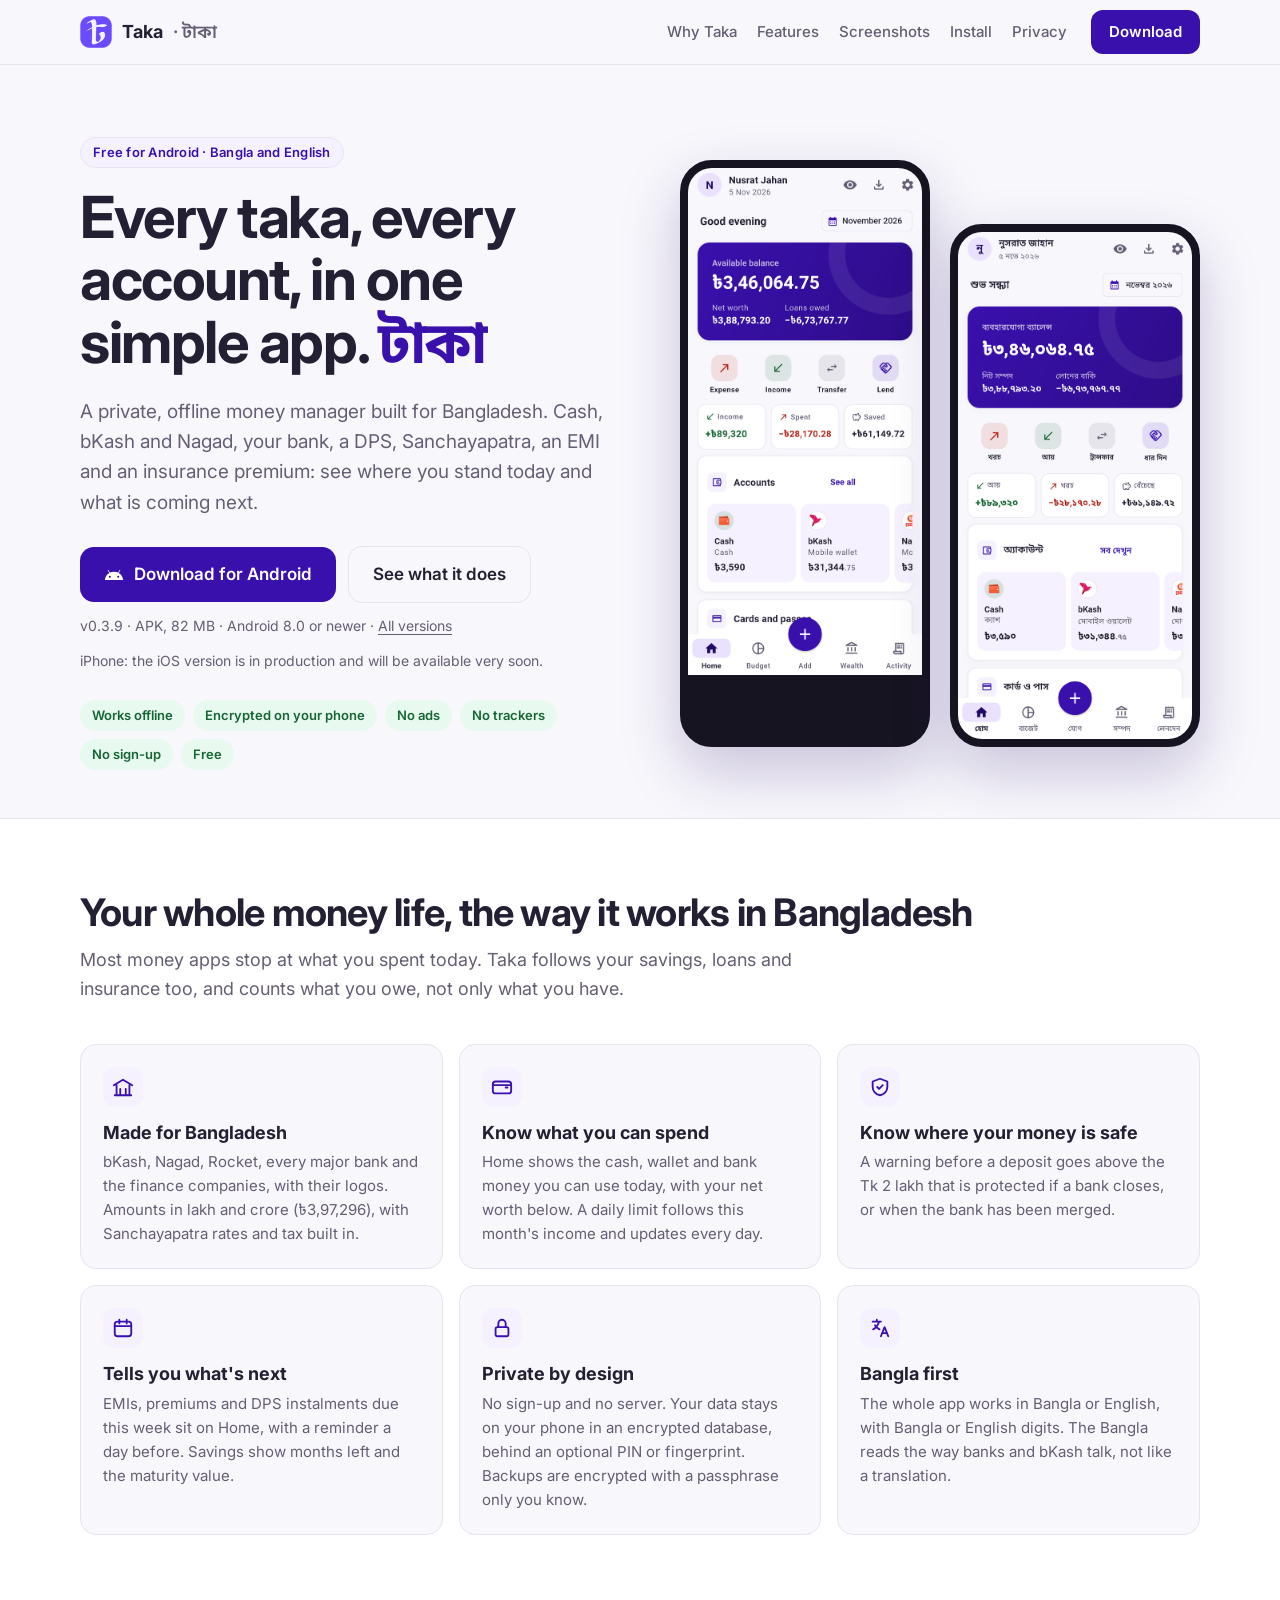
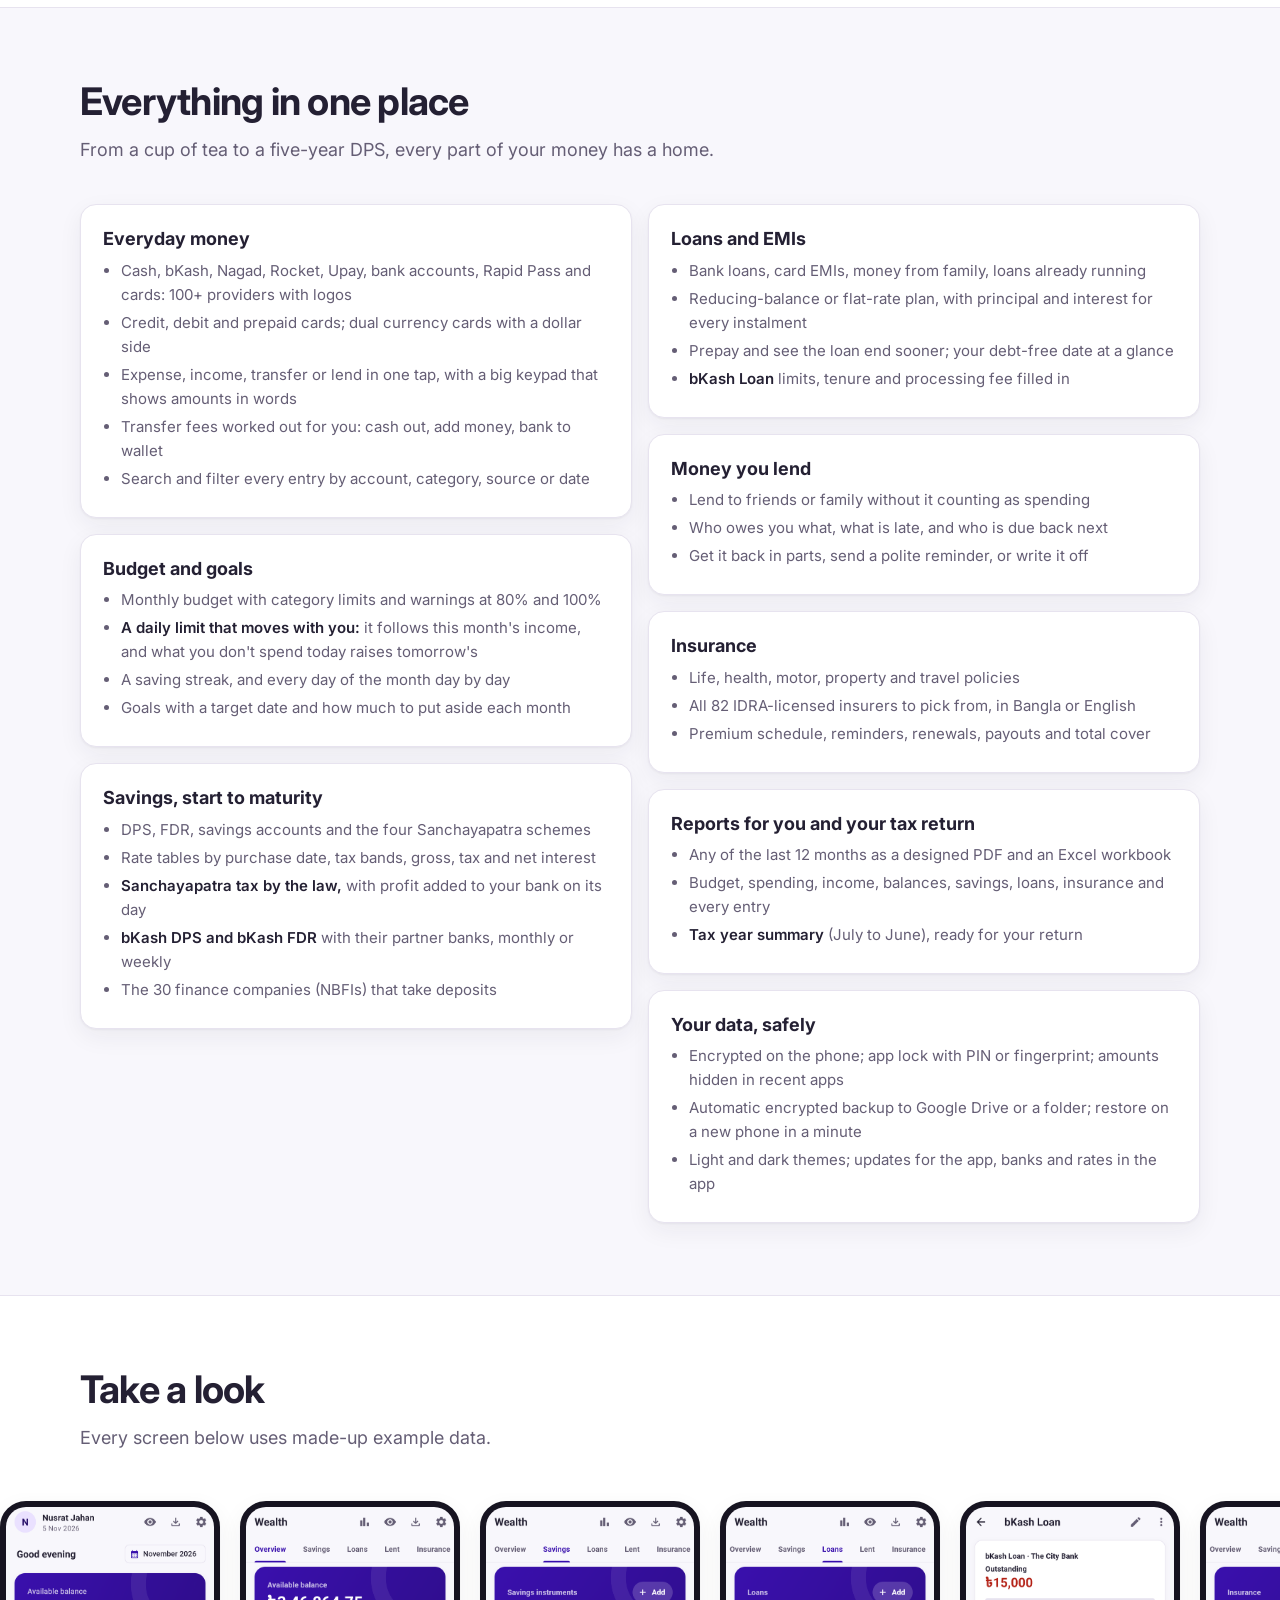
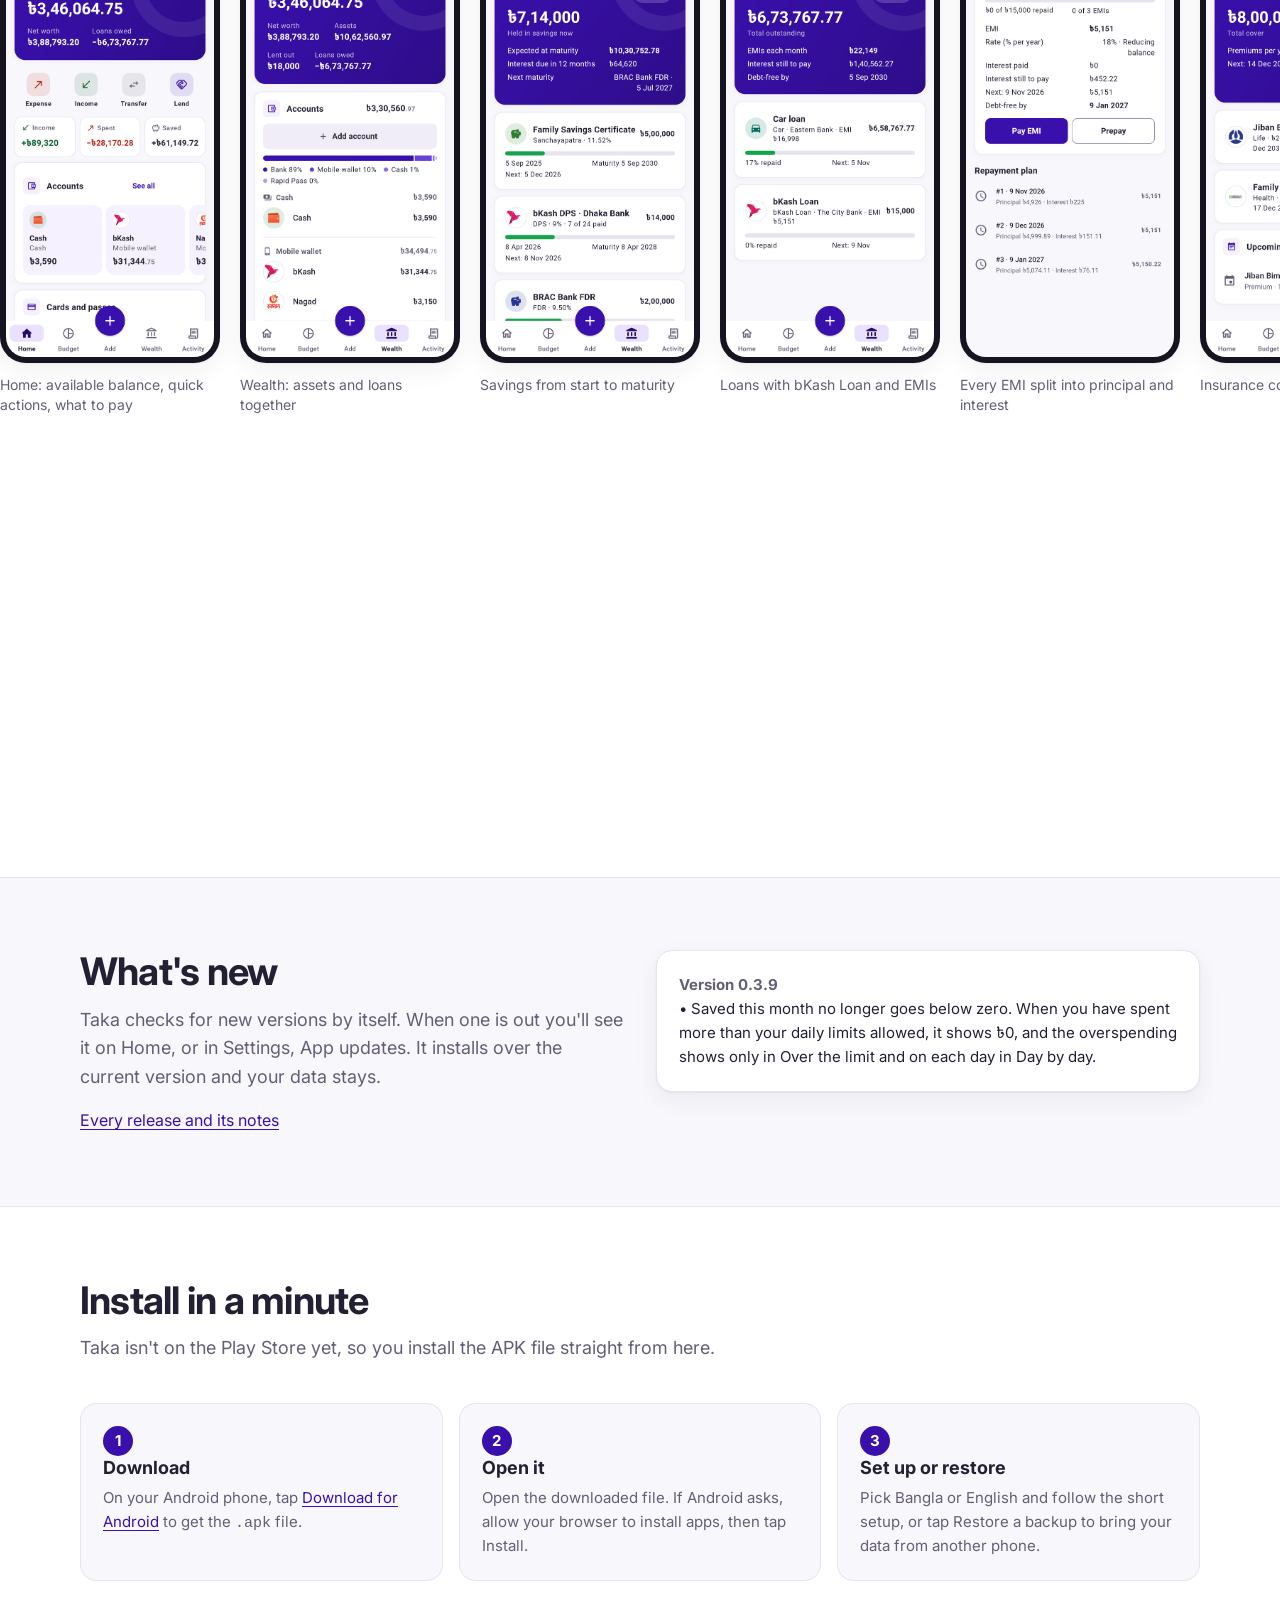
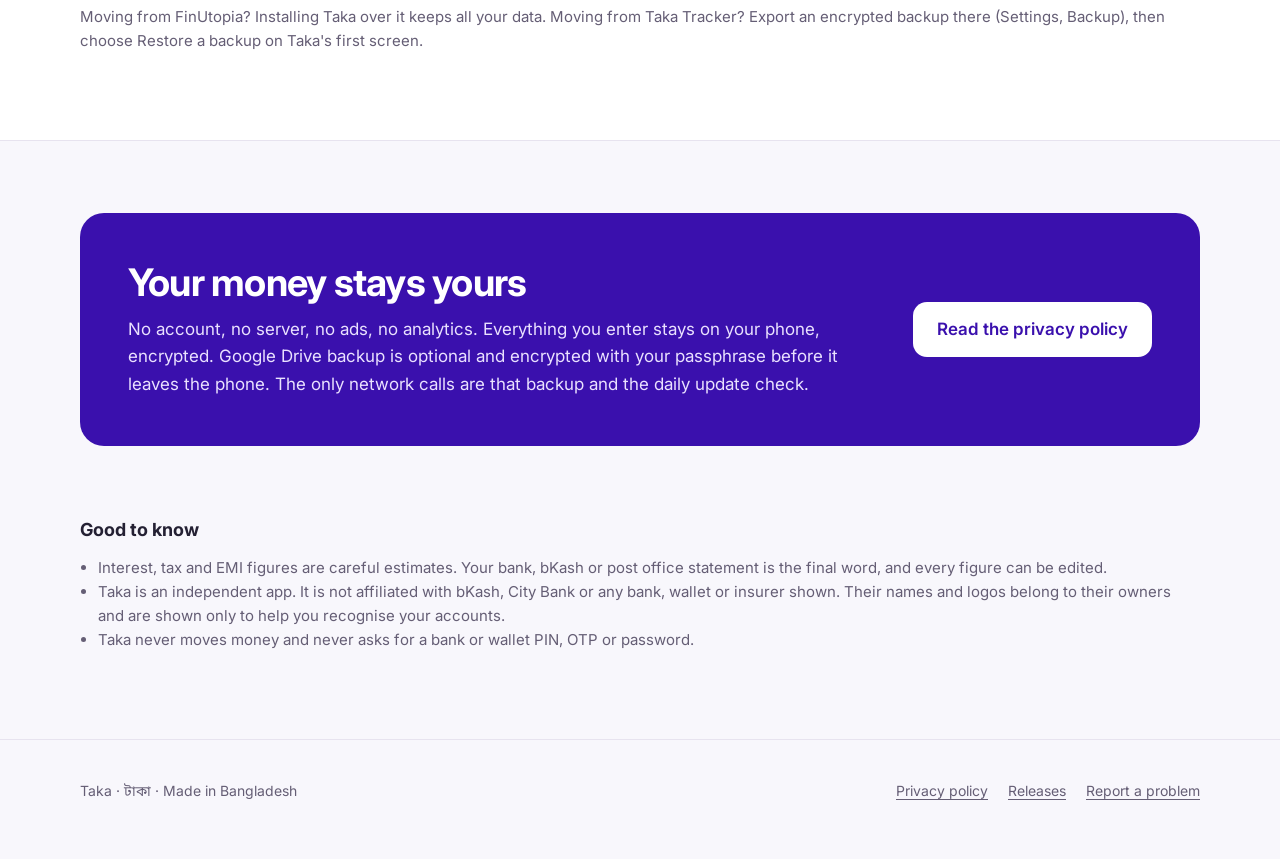
==== index.html @ f5ec966d "Add the Taka website (GitHub Pages) A landing page and a privacy policy page in English and Bangla. " ====
<!doctype html>
<html lang="en">
<head>
  <meta charset="utf-8">
  <meta name="viewport" content="width=device-width, initial-scale=1">
  <title>Taka · টাকা: a private money manager for Bangladesh</title>
  <meta name="description" content="Taka is a free, private, offline money manager made for Bangladesh. Track cash, bKash, Nagad, banks, DPS, Sanchayapatra, loans and insurance in Bangla or English. No sign-up, no ads.">
  <meta name="theme-color" content="#3A10AD">
  <link rel="icon" type="image/png" href="site/favicon.png">
  <link rel="apple-touch-icon" href="site/apple-touch-icon.png">
  <meta property="og:type" content="website">
  <meta property="og:title" content="Taka · টাকা">
  <meta property="og:description" content="A private, offline money manager made for Bangladesh, in Bangla and English. Free, no ads, no sign-up.">
  <meta property="og:image" content="https://abdullah-al-faahim.github.io/taka-releases/site/og.png">
  <meta property="og:url" content="https://abdullah-al-faahim.github.io/taka-releases/">
  <meta name="twitter:card" content="summary_large_image">
  <link rel="preconnect" href="https://fonts.googleapis.com">
  <link rel="preconnect" href="https://fonts.gstatic.com" crossorigin>
  <link href="https://fonts.googleapis.com/css2?family=Inter:wght@400;500;600;700&family=Noto+Sans+Bengali:wght@500;700&display=swap" rel="stylesheet">
  <link rel="stylesheet" href="site/style.css">
</head>
<body>
<a class="skip" href="#main">Skip to content</a>

<header class="top">
  <div class="wrap">
    <a class="logo" href="./"><img src="site/favicon.png" alt="" width="32" height="32">Taka <span>· টাকা</span></a>
    <nav class="nav" aria-label="Main">
      <a href="#why">Why Taka</a>
      <a href="#features">Features</a>
      <a href="#screens">Screenshots</a>
      <a href="#install">Install</a>
      <a href="privacy.html">Privacy</a>
    </nav>
    <a class="btn dl" href="https://github.com/abdullah-al-faahim/taka-releases/releases/latest">Download</a>
  </div>
</header>

<main id="main">
  <section class="hero">
    <div class="wrap">
      <div>
        <span class="eyebrow">Free for Android · Bangla and English</span>
        <h1>Every taka, every account, in one simple app. <span class="bn">টাকা</span></h1>
        <p class="lede">A private, offline money manager built for Bangladesh. Cash, bKash and Nagad, your bank, a DPS, Sanchayapatra, an EMI and an insurance premium: see where you stand today and what is coming next.</p>
        <div class="cta">
          <a class="btn big dl" href="https://github.com/abdullah-al-faahim/taka-releases/releases/download/v0.3.9/Taka-0.3.9.apk">
            <svg viewBox="0 0 24 24" fill="currentColor" aria-hidden="true"><path d="M17.6 9.48l1.84-3.18a.38.38 0 00-.66-.38l-1.86 3.22a11.4 11.4 0 00-9.84 0L5.22 5.92a.38.38 0 00-.66.38l1.84 3.18A10.8 10.8 0 001 18h22a10.8 10.8 0 00-5.4-8.52zM7 15.25a1.25 1.25 0 110-2.5 1.25 1.25 0 010 2.5zm10 0a1.25 1.25 0 110-2.5 1.25 1.25 0 010 2.5z"/></svg>
            Download for Android
          </a>
          <a class="btn big ghost" href="#features">See what it does</a>
        </div>
        <p class="meta"><span id="dl-meta">v0.3.9 · APK, 82 MB · Android 8.0 or newer</span> · <a href="https://github.com/abdullah-al-faahim/taka-releases/releases">All versions</a></p>
        <p class="meta">iPhone: the iOS version is in production and will be available very soon.</p>
        <ul class="chips" aria-label="At a glance">
          <li>Works offline</li>
          <li>Encrypted on your phone</li>
          <li>No ads</li>
          <li>No trackers</li>
          <li>No sign-up</li>
          <li>Free</li>
        </ul>
      </div>
      <div class="phones">
        <div class="phone"><img src="screenshots/01_home.png" width="585" height="1266" alt="Taka Home screen: available balance, net worth, quick actions and accounts"></div>
        <div class="phone"><img src="screenshots/09_home_bangla.png" width="585" height="1266" alt="The Home screen in Bangla"></div>
      </div>
    </div>
  </section>

  <section id="why" class="alt">
    <div class="wrap">
      <h2>Your whole money life, the way it works in Bangladesh</h2>
      <p class="sub">Most money apps stop at what you spent today. Taka follows your savings, loans and insurance too, and counts what you owe, not only what you have.</p>
      <div class="grid">
        <div class="card">
          <div class="ico"><svg viewBox="0 0 24 24" fill="none" stroke="currentColor" stroke-width="2" stroke-linecap="round" stroke-linejoin="round" aria-hidden="true"><path d="M3 21h18M5 21V10M19 21V10M9 21v-7M15 21v-7M2 10l10-6 10 6"/></svg></div>
          <h3>Made for Bangladesh</h3>
          <p>bKash, Nagad, Rocket, every major bank and the finance companies, with their logos. Amounts in lakh and crore (৳3,97,296), with Sanchayapatra rates and tax built in.</p>
        </div>
        <div class="card">
          <div class="ico"><svg viewBox="0 0 24 24" fill="none" stroke="currentColor" stroke-width="2" stroke-linecap="round" stroke-linejoin="round" aria-hidden="true"><rect x="2" y="6" width="20" height="13" rx="3"/><path d="M16 12.5h2M2 10h20"/></svg></div>
          <h3>Know what you can spend</h3>
          <p>Home shows the cash, wallet and bank money you can use today, with your net worth below. A daily limit follows this month's income and updates every day.</p>
        </div>
        <div class="card">
          <div class="ico"><svg viewBox="0 0 24 24" fill="none" stroke="currentColor" stroke-width="2" stroke-linecap="round" stroke-linejoin="round" aria-hidden="true"><path d="M12 3l8 3v6c0 4.5-3.4 8.3-8 9-4.6-.7-8-4.5-8-9V6l8-3z"/><path d="M9 12l2 2 4-4"/></svg></div>
          <h3>Know where your money is safe</h3>
          <p>A warning before a deposit goes above the Tk 2 lakh that is protected if a bank closes, or when the bank has been merged.</p>
        </div>
        <div class="card">
          <div class="ico"><svg viewBox="0 0 24 24" fill="none" stroke="currentColor" stroke-width="2" stroke-linecap="round" stroke-linejoin="round" aria-hidden="true"><rect x="3" y="5" width="18" height="16" rx="3"/><path d="M3 10h18M8 3v4M16 3v4"/></svg></div>
          <h3>Tells you what's next</h3>
          <p>EMIs, premiums and DPS instalments due this week sit on Home, with a reminder a day before. Savings show months left and the maturity value.</p>
        </div>
        <div class="card">
          <div class="ico"><svg viewBox="0 0 24 24" fill="none" stroke="currentColor" stroke-width="2" stroke-linecap="round" stroke-linejoin="round" aria-hidden="true"><rect x="5" y="11" width="14" height="10" rx="2"/><path d="M8 11V7a4 4 0 018 0v4"/></svg></div>
          <h3>Private by design</h3>
          <p>No sign-up and no server. Your data stays on your phone in an encrypted database, behind an optional PIN or fingerprint. Backups are encrypted with a passphrase only you know.</p>
        </div>
        <div class="card">
          <div class="ico"><svg viewBox="0 0 24 24" fill="none" stroke="currentColor" stroke-width="2" stroke-linecap="round" stroke-linejoin="round" aria-hidden="true"><path d="M4 5h9M8.5 3v2M11 5c-1 4-3.5 7-6.5 8.5M6.5 9c1.2 2 3 3.5 5 4.5M13 21l4-10 4 10M14.5 17.5h5"/></svg></div>
          <h3>Bangla first</h3>
          <p>The whole app works in Bangla or English, with Bangla or English digits. The Bangla reads the way banks and bKash talk, not like a translation.</p>
        </div>
      </div>
    </div>
  </section>

  <section id="features">
    <div class="wrap">
      <h2>Everything in one place</h2>
      <p class="sub">From a cup of tea to a five-year DPS, every part of your money has a home.</p>
      <div class="features">
        <div class="card">
          <h3>Everyday money</h3>
          <ul>
            <li>Cash, bKash, Nagad, Rocket, Upay, bank accounts, Rapid Pass and cards: 100+ providers with logos</li>
            <li>Credit, debit and prepaid cards; dual currency cards with a dollar side</li>
            <li>Expense, income, transfer or lend in one tap, with a big keypad that shows amounts in words</li>
            <li>Transfer fees worked out for you: cash out, add money, bank to wallet</li>
            <li>Search and filter every entry by account, category, source or date</li>
          </ul>
        </div>
        <div class="card">
          <h3>Budget and goals</h3>
          <ul>
            <li>Monthly budget with category limits and warnings at 80% and 100%</li>
            <li><b>A daily limit that moves with you:</b> it follows this month's income, and what you don't spend today raises tomorrow's</li>
            <li>A saving streak, and every day of the month day by day</li>
            <li>Goals with a target date and how much to put aside each month</li>
          </ul>
        </div>
        <div class="card">
          <h3>Savings, start to maturity</h3>
          <ul>
            <li>DPS, FDR, savings accounts and the four Sanchayapatra schemes</li>
            <li>Rate tables by purchase date, tax bands, gross, tax and net interest</li>
            <li><b>Sanchayapatra tax by the law,</b> with profit added to your bank on its day</li>
            <li><b>bKash DPS and bKash FDR</b> with their partner banks, monthly or weekly</li>
            <li>The 30 finance companies (NBFIs) that take deposits</li>
          </ul>
        </div>
        <div class="card">
          <h3>Loans and EMIs</h3>
          <ul>
            <li>Bank loans, card EMIs, money from family, loans already running</li>
            <li>Reducing-balance or flat-rate plan, with principal and interest for every instalment</li>
            <li>Prepay and see the loan end sooner; your debt-free date at a glance</li>
            <li><b>bKash Loan</b> limits, tenure and processing fee filled in</li>
          </ul>
        </div>
        <div class="card">
          <h3>Money you lend</h3>
          <ul>
            <li>Lend to friends or family without it counting as spending</li>
            <li>Who owes you what, what is late, and who is due back next</li>
            <li>Get it back in parts, send a polite reminder, or write it off</li>
          </ul>
        </div>
        <div class="card">
          <h3>Insurance</h3>
          <ul>
            <li>Life, health, motor, property and travel policies</li>
            <li>All 82 IDRA-licensed insurers to pick from, in Bangla or English</li>
            <li>Premium schedule, reminders, renewals, payouts and total cover</li>
          </ul>
        </div>
        <div class="card">
          <h3>Reports for you and your tax return</h3>
          <ul>
            <li>Any of the last 12 months as a designed PDF and an Excel workbook</li>
            <li>Budget, spending, income, balances, savings, loans, insurance and every entry</li>
            <li><b>Tax year summary</b> (July to June), ready for your return</li>
          </ul>
        </div>
        <div class="card">
          <h3>Your data, safely</h3>
          <ul>
            <li>Encrypted on the phone; app lock with PIN or fingerprint; amounts hidden in recent apps</li>
            <li>Automatic encrypted backup to Google Drive or a folder; restore on a new phone in a minute</li>
            <li>Light and dark themes; updates for the app, banks and rates in the app</li>
          </ul>
        </div>
      </div>
    </div>
  </section>

  <section id="screens" class="alt">
    <div class="wrap">
      <h2>Take a look</h2>
      <p class="sub">Every screen below uses made-up example data.</p>
      <div class="shots" tabindex="0" aria-label="Screenshots, scroll sideways">
        <figure><div class="phone"><img loading="lazy" src="screenshots/01_home.png" width="585" height="1266" alt=""></div><figcaption>Home: available balance, quick actions, what to pay</figcaption></figure>
        <figure><div class="phone"><img loading="lazy" src="screenshots/02_wealth.png" width="585" height="1266" alt=""></div><figcaption>Wealth: assets and loans together</figcaption></figure>
        <figure><div class="phone"><img loading="lazy" src="screenshots/03_savings.png" width="585" height="1266" alt=""></div><figcaption>Savings from start to maturity</figcaption></figure>
        <figure><div class="phone"><img loading="lazy" src="screenshots/04_loans.png" width="585" height="1266" alt=""></div><figcaption>Loans with bKash Loan and EMIs</figcaption></figure>
        <figure><div class="phone"><img loading="lazy" src="screenshots/05_loan_detail.png" width="585" height="1266" alt=""></div><figcaption>Every EMI split into principal and interest</figcaption></figure>
        <figure><div class="phone"><img loading="lazy" src="screenshots/06_insurance.png" width="585" height="1266" alt=""></div><figcaption>Insurance cover and premiums</figcaption></figure>
        <figure><div class="phone"><img loading="lazy" src="screenshots/07_budget.png" width="585" height="1266" alt=""></div><figcaption>Budget with category limits</figcaption></figure>
        <figure><div class="phone"><img loading="lazy" src="screenshots/08_activity.png" width="585" height="1266" alt=""></div><figcaption>Every entry, searchable</figcaption></figure>
        <figure><div class="phone"><img loading="lazy" src="screenshots/11_sanchayapatra.png" width="585" height="1266" alt=""></div><figcaption>Sanchayapatra profit to your bank, tax by the law</figcaption></figure>
        <figure><div class="phone"><img loading="lazy" src="screenshots/12_lent.png" width="585" height="1266" alt=""></div><figcaption>Money lent: who owes you, and what is late</figcaption></figure>
        <figure><div class="phone"><img loading="lazy" src="screenshots/15_fdr_warning.png" width="585" height="1266" alt=""></div><figcaption>A warning above the Tk 2 lakh protected</figcaption></figure>
        <figure><div class="phone"><img loading="lazy" src="screenshots/17_insurers.png" width="585" height="1266" alt=""></div><figcaption>All licensed insurers to pick from</figcaption></figure>
        <figure><div class="phone"><img loading="lazy" src="screenshots/dark_01_home.png" width="585" height="1266" alt=""></div><figcaption>Dark theme</figcaption></figure>
        <figure><div class="phone"><img loading="lazy" src="screenshots/dark_02_wealth.png" width="585" height="1266" alt=""></div><figcaption>Dark theme: wealth</figcaption></figure>
        <figure><div class="doc"><img loading="lazy" src="screenshots/10_report.png" width="585" height="827" alt=""></div><figcaption>Monthly report as PDF (and Excel)</figcaption></figure>
      </div>
    </div>
  </section>

  <section id="new">
    <div class="wrap news">
      <div>
        <h2>What's new</h2>
        <p class="sub" style="margin-bottom:16px">Taka checks for new versions by itself. When one is out you'll see it on Home, or in Settings, App updates. It installs over the current version and your data stays.</p>
        <a href="https://github.com/abdullah-al-faahim/taka-releases/releases">Every release and its notes</a>
      </div>
      <div class="card">
        <p class="ver" id="new-ver">Version 0.3.9</p>
        <pre id="new-notes">• Saved this month no longer goes below zero. When you have spent more than your daily limits allowed, it shows ৳0, and the overspending shows only in Over the limit and on each day in Day by day.</pre>
      </div>
    </div>
  </section>

  <section id="install" class="alt">
    <div class="wrap">
      <h2>Install in a minute</h2>
      <p class="sub">Taka isn't on the Play Store yet, so you install the APK file straight from here.</p>
      <ol class="steps">
        <li class="card"><h3>Download</h3><p>On your Android phone, tap <a class="dl" href="https://github.com/abdullah-al-faahim/taka-releases/releases/latest">Download for Android</a> to get the <code>.apk</code> file.</p></li>
        <li class="card"><h3>Open it</h3><p>Open the downloaded file. If Android asks, allow your browser to install apps, then tap Install.</p></li>
        <li class="card"><h3>Set up or restore</h3><p>Pick Bangla or English and follow the short setup, or tap Restore a backup to bring your data from another phone.</p></li>
      </ol>
      <p class="fine" style="margin-top:24px">Moving from FinUtopia? Installing Taka over it keeps all your data. Moving from Taka Tracker? Export an encrypted backup there (Settings, Backup), then choose Restore a backup on Taka's first screen.</p>
    </div>
  </section>

  <section id="privacy">
    <div class="wrap">
      <div class="band">
        <div>
          <h2>Your money stays yours</h2>
          <p>No account, no server, no ads, no analytics. Everything you enter stays on your phone, encrypted. Google Drive backup is optional and encrypted with your passphrase before it leaves the phone. The only network calls are that backup and the daily update check.</p>
        </div>
        <a class="btn big" href="privacy.html">Read the privacy policy</a>
      </div>
    </div>
  </section>

  <section class="fine" style="padding-top:0">
    <div class="wrap">
      <h3 style="color:var(--fg)">Good to know</h3>
      <ul>
        <li>Interest, tax and EMI figures are careful estimates. Your bank, bKash or post office statement is the final word, and every figure can be edited.</li>
        <li>Taka is an independent app. It is not affiliated with bKash, City Bank or any bank, wallet or insurer shown. Their names and logos belong to their owners and are shown only to help you recognise your accounts.</li>
        <li>Taka never moves money and never asks for a bank or wallet PIN, OTP or password.</li>
      </ul>
    </div>
  </section>
</main>

<footer>
  <div class="wrap">
    <span>Taka · টাকা · Made in Bangladesh</span>
    <nav aria-label="Footer">
      <a href="privacy.html">Privacy policy</a>
      <a href="https://github.com/abdullah-al-faahim/taka-releases/releases">Releases</a>
      <a href="https://github.com/abdullah-al-faahim/taka-releases/issues">Report a problem</a>
    </nav>
  </div>
</footer>

<script>
  // Keep the download links on the latest version without editing this page each release.
  fetch('update.json', { cache: 'no-cache' })
    .then(function (r) { return r.ok ? r.json() : Promise.reject(); })
    .then(function (u) {
      if (!u || !u.version || !/^https:\/\/github\.com\/abdullah-al-faahim\/taka-releases\//.test(u.apk_url)) return;
      document.querySelectorAll('a.dl').forEach(function (a) { a.href = u.apk_url; });
      var mb = u.size ? ', ' + Math.round(u.size / 1048576) + ' MB' : '';
      document.getElementById('dl-meta').textContent = 'v' + u.version + ' · APK' + mb + ' · Android 8.0 or newer';
      document.getElementById('new-ver').textContent = 'Version ' + u.version;
      if (u.notes) document.getElementById('new-notes').textContent = u.notes.split('\n\nAlready on an older version?')[0];
    })
    .catch(function () {});
</script>
</body>
</html>
---- site/style.css ----
:root {
  --brand-50: #F5F1FF;
  --brand-100: #EAE1FF;
  --brand-200: #D4C3FF;
  --brand-300: #B69AFF;
  --brand-500: #6840D7;
  --brand-700: #3A10AD;
  --brand-800: #2E0D89;
  --brand-900: #220A66;

  --bg: #F8F7FC;
  --fg: #242033;
  --muted: #655E75;
  --surface: #FFFFFF;
  --surface-tint: #F5F1FF;
  --border: #E7E3EF;
  --primary: #3A10AD;
  --primary-hover: #2E0D89;
  --on-primary: #FFFFFF;
  --link: #3A10AD;
  --success-bg: #E8FAF0;
  --success-fg: #166534;
  --shadow: 0 1px 2px rgba(36, 32, 51, .05), 0 8px 24px rgba(36, 32, 51, .06);
  --phone-shadow: 0 24px 60px rgba(34, 10, 102, .22);
  --radius: 16px;
  --font: "Inter", "Noto Sans Bengali", system-ui, -apple-system, "Segoe UI", Roboto, sans-serif;
  color-scheme: light;
}

@media (prefers-color-scheme: dark) {
  :root {
    --bg: #12101A;
    --fg: #F3F1F7;
    --muted: #A49DB4;
    --surface: #1C1928;
    --surface-tint: #231D38;
    --border: #2E2A3D;
    --primary: #8E68F0;
    --primary-hover: #B69AFF;
    --on-primary: #160641;
    --link: #B69AFF;
    --success-bg: #12301F;
    --success-fg: #86EFAC;
    --shadow: 0 1px 2px rgba(0, 0, 0, .3), 0 8px 24px rgba(0, 0, 0, .25);
    --phone-shadow: 0 24px 60px rgba(0, 0, 0, .5);
    color-scheme: dark;
  }
}

* { box-sizing: border-box; }
html { scroll-behavior: smooth; -webkit-text-size-adjust: 100%; }
[id] { scroll-margin-top: 80px; }
@media (prefers-reduced-motion: reduce) { html { scroll-behavior: auto; } }
body {
  margin: 0;
  background: var(--bg);
  color: var(--fg);
  font: 16px/1.6 var(--font);
  -webkit-font-smoothing: antialiased;
}
img { max-width: 100%; display: block; }
a { color: var(--link); text-underline-offset: 3px; }
a:hover { text-decoration-thickness: 2px; }
:focus-visible { outline: 3px solid var(--brand-300); outline-offset: 3px; border-radius: 6px; }

.wrap { width: min(1120px, 100% - 32px); margin-inline: auto; }
.skip { position: absolute; left: -999px; top: 8px; background: var(--surface); padding: 8px 12px; z-index: 10; }
.skip:focus { left: 16px; }

/* Header */
.top {
  position: sticky; top: 0; z-index: 5;
  background: color-mix(in srgb, var(--bg) 88%, transparent);
  backdrop-filter: saturate(1.4) blur(10px);
  -webkit-backdrop-filter: saturate(1.4) blur(10px);
  border-bottom: 1px solid var(--border);
}
.top .wrap { display: flex; align-items: center; gap: 24px; height: 64px; }
.logo { display: flex; align-items: center; gap: 10px; color: var(--fg); text-decoration: none; font-weight: 700; font-size: 18px; }
.logo img { width: 32px; height: 32px; }
.logo span { color: var(--muted); font-weight: 600; }
.nav { display: flex; gap: 20px; margin-left: auto; }
.nav a { color: var(--muted); text-decoration: none; font-size: 15px; font-weight: 500; }
.nav a:hover { color: var(--fg); }
@media (max-width: 760px) { .nav { display: none; } .top .btn { margin-left: auto; } }

/* Buttons */
.btn {
  display: inline-flex; align-items: center; gap: 10px;
  background: var(--primary); color: var(--on-primary);
  text-decoration: none; font-weight: 600; font-size: 15px;
  padding: 10px 18px; border-radius: 12px;
  transition: background .15s ease, transform .15s ease;
}
.btn:hover { background: var(--primary-hover); }
.btn:active { transform: translateY(1px); }
.btn svg { width: 20px; height: 20px; flex: none; }
.btn.big { font-size: 17px; padding: 14px 24px; border-radius: 14px; }
.btn.ghost { background: transparent; color: var(--fg); border: 1px solid var(--border); }
.btn.ghost:hover { background: var(--surface-tint); }

/* Hero */
.hero { padding: 72px 0 48px; overflow: hidden; }
.hero .wrap { display: grid; grid-template-columns: 1.05fr .95fr; gap: 48px; align-items: center; }
.eyebrow {
  display: inline-block; font-size: 13px; font-weight: 600; letter-spacing: .02em;
  color: var(--primary); background: var(--surface-tint);
  border: 1px solid var(--border); padding: 4px 12px; border-radius: 999px;
}
h1 { font-size: clamp(36px, 5.4vw, 58px); line-height: 1.08; letter-spacing: -.025em; margin: 18px 0 16px; }
h1 .bn { font-family: "Noto Sans Bengali", var(--font); color: var(--primary); font-weight: 700; }
.lede { font-size: clamp(17px, 2vw, 19px); color: var(--muted); max-width: 34em; margin: 0 0 28px; }
.cta { display: flex; flex-wrap: wrap; gap: 12px; align-items: center; }
.meta { font-size: 14px; color: var(--muted); margin: 12px 0 0; }
.meta a { color: inherit; }
.chips { display: flex; flex-wrap: wrap; gap: 8px; margin: 28px 0 0; padding: 0; list-style: none; }
.chips li {
  font-size: 13px; font-weight: 600; color: var(--success-fg); background: var(--success-bg);
  padding: 5px 12px; border-radius: 999px;
}
.phones { position: relative; display: flex; justify-content: center; gap: 20px; }
.phone {
  width: min(250px, 44vw); border-radius: 32px; overflow: hidden;
  border: 8px solid #171421; background: #171421; box-shadow: var(--phone-shadow);
}
.phone img { width: 100%; height: auto; }
.phones .phone:nth-child(2) { margin-top: 64px; }
@media (max-width: 880px) {
  .hero { padding-top: 48px; }
  .hero .wrap { grid-template-columns: 1fr; }
  .phones { order: 2; }
}

/* Sections */
section { padding: 72px 0; }
section.alt { background: var(--surface); border-block: 1px solid var(--border); }
h2 { font-size: clamp(28px, 3.6vw, 38px); line-height: 1.15; letter-spacing: -.02em; margin: 0 0 12px; }
.sub { color: var(--muted); font-size: 18px; max-width: 40em; margin: 0 0 40px; }
h3 { font-size: 18px; margin: 0 0 6px; line-height: 1.3; }

.grid { display: grid; gap: 16px; grid-template-columns: repeat(auto-fill, minmax(min(300px, 100%), 1fr)); }
.card {
  background: var(--surface); border: 1px solid var(--border); border-radius: var(--radius);
  padding: 22px; box-shadow: var(--shadow);
}
section.alt .card { background: var(--bg); box-shadow: none; }
.card p { margin: 0; color: var(--muted); font-size: 15px; }
.ico {
  width: 40px; height: 40px; border-radius: 12px; display: grid; place-items: center;
  background: var(--surface-tint); color: var(--primary); margin-bottom: 14px;
}
.ico svg { width: 22px; height: 22px; }

.features { columns: 2 340px; column-gap: 16px; }
.features .card { break-inside: avoid; margin: 0 0 16px; }
.features ul { margin: 8px 0 0; padding-left: 18px; color: var(--muted); font-size: 15px; }
.features li { margin: 4px 0; }
.features li b { color: var(--fg); font-weight: 600; }

/* Screenshots */
.shots {
  display: grid; grid-auto-flow: column; grid-auto-columns: 220px; gap: 20px;
  overflow-x: auto; scroll-snap-type: x mandatory; padding: 8px 16px 24px;
  margin-inline: calc((100vw - min(1120px, 100vw - 32px)) / -2);
  padding-inline: max(16px, calc((100vw - 1120px) / 2));
  scrollbar-width: thin;
}
.shots figure { margin: 0; scroll-snap-align: start; }
.shots .phone { width: 100%; border-width: 6px; border-radius: 26px; box-shadow: var(--shadow); }
.shots .doc { border-radius: 10px; border: 1px solid var(--border); overflow: hidden; box-shadow: var(--shadow); background: #fff; }
.shots figcaption { font-size: 14px; color: var(--muted); margin-top: 12px; line-height: 1.4; }

/* What's new */
.news { display: grid; grid-template-columns: 1fr 1fr; gap: 32px; align-items: start; }
.news pre {
  white-space: pre-wrap; font: inherit; margin: 0; color: var(--fg); font-size: 15px;
}
.ver { font-weight: 700; color: var(--primary); }
@media (max-width: 880px) { .news { grid-template-columns: 1fr; } }

/* Install steps */
.steps { counter-reset: s; list-style: none; padding: 0; margin: 0; display: grid; gap: 16px; grid-template-columns: repeat(auto-fit, minmax(min(260px, 100%), 1fr)); }
.steps li { counter-increment: s; position: relative; padding-top: 52px; }
.steps li::before {
  content: counter(s); position: absolute; top: 22px; left: 22px;
  width: 30px; height: 30px; border-radius: 50%; display: grid; place-items: center;
  background: var(--primary); color: var(--on-primary); font-weight: 700; font-size: 15px;
}

.band {
  background: var(--brand-700); color: #fff; border-radius: 24px; padding: 48px;
  display: grid; grid-template-columns: 1fr auto; gap: 24px; align-items: center;
}
.band h2 { color: #fff; }
.band p { color: var(--brand-100); margin: 0; font-size: 17px; }
.band .btn { background: #fff; color: var(--brand-700); }
.band .btn:hover { background: var(--brand-100); }
@media (max-width: 760px) { .band { grid-template-columns: 1fr; padding: 32px 24px; } }

.fine { color: var(--muted); font-size: 15px; }
.fine ul { padding-left: 18px; }

footer { padding: 40px 0 56px; color: var(--muted); font-size: 14px; border-top: 1px solid var(--border); }
footer .wrap { display: flex; flex-wrap: wrap; gap: 12px 24px; justify-content: space-between; }
footer nav { display: flex; gap: 20px; flex-wrap: wrap; }
footer a { color: var(--muted); }

/* Privacy page */
.doc-page { padding: 56px 0 72px; }
.doc-page .wrap { max-width: 760px; }
.doc-page h1 { font-size: clamp(32px, 4.4vw, 44px); }
.doc-page h2 { font-size: 22px; margin: 32px 0 8px; }
.doc-page p, .doc-page li { color: var(--fg); }
.doc-page ul { padding-left: 20px; }
.lang { display: flex; gap: 8px; margin: 8px 0 24px; }
.lang a { text-decoration: none; padding: 6px 14px; border-radius: 999px; border: 1px solid var(--border); color: var(--fg); font-size: 14px; font-weight: 600; }
.lang a:hover { background: var(--surface-tint); }
.bn-text { font-family: "Noto Sans Bengali", var(--font); line-height: 1.8; }
hr { border: 0; border-top: 1px solid var(--border); margin: 48px 0; }
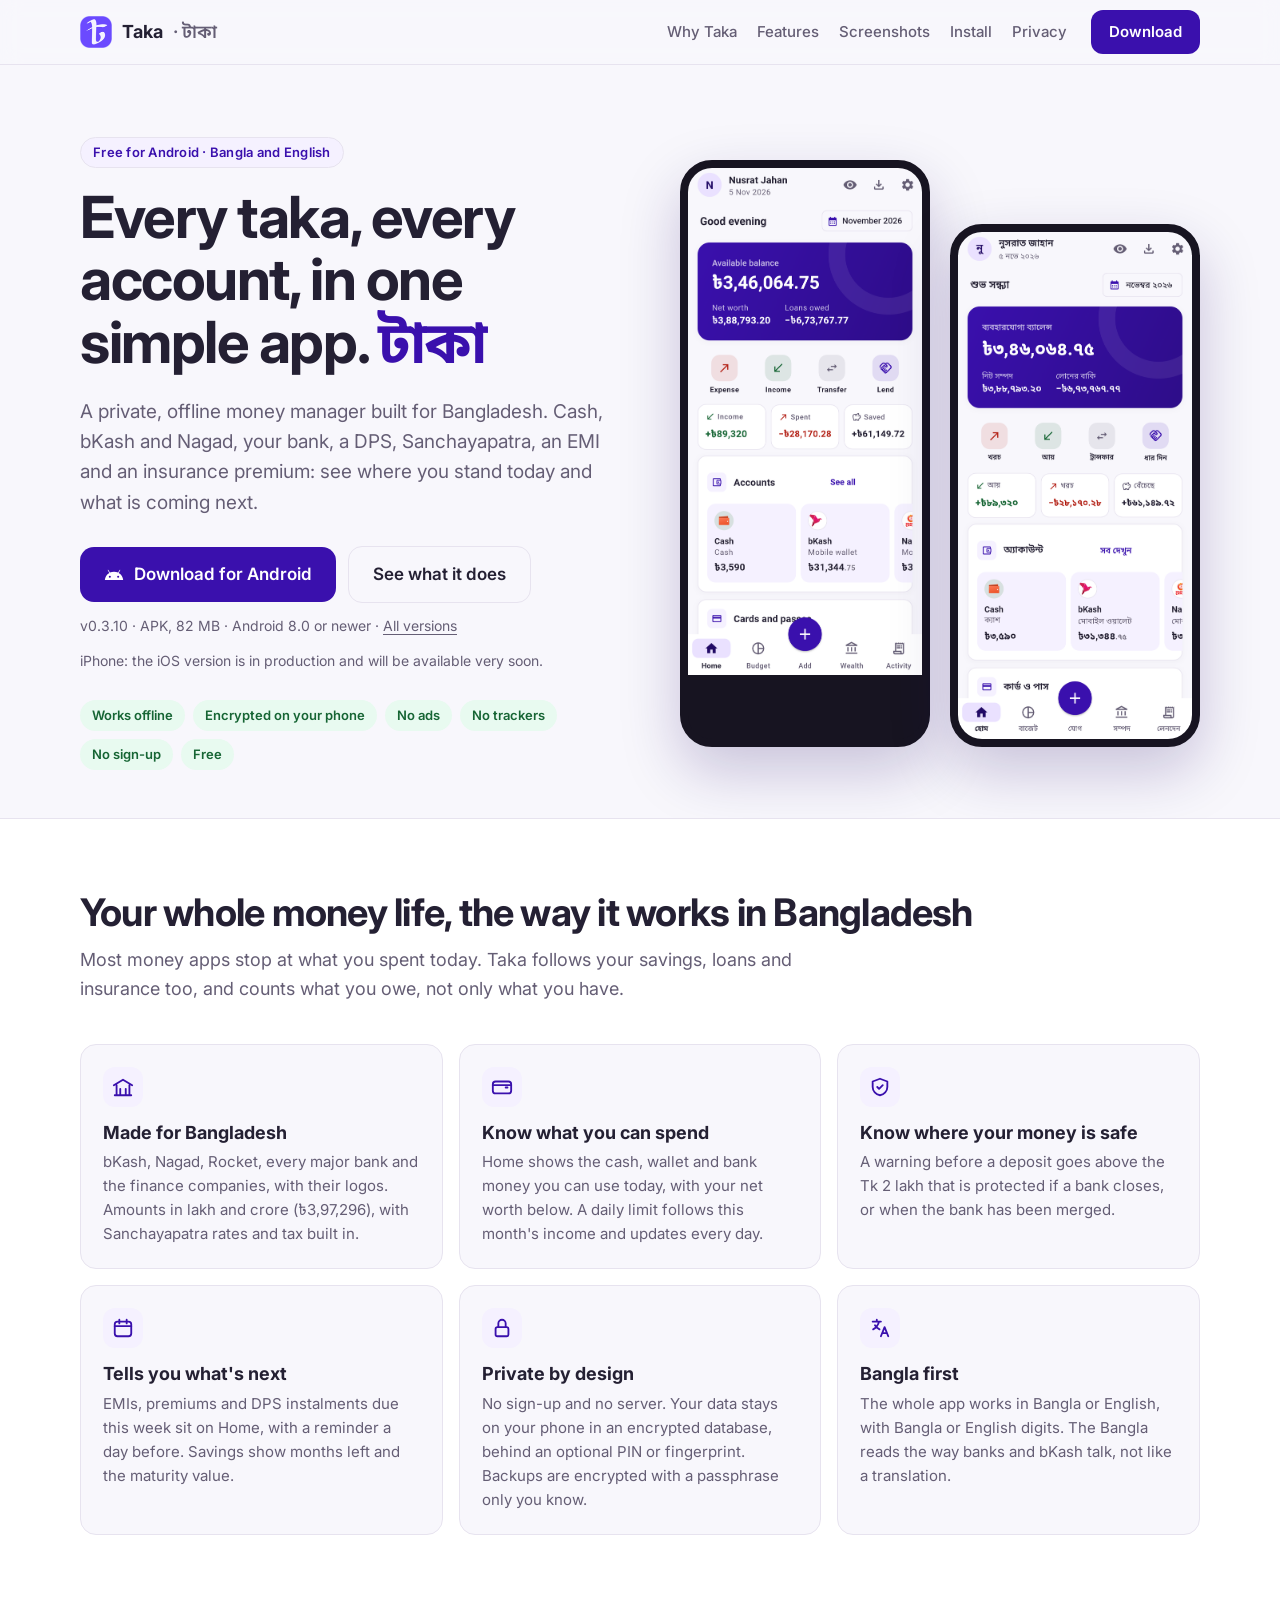
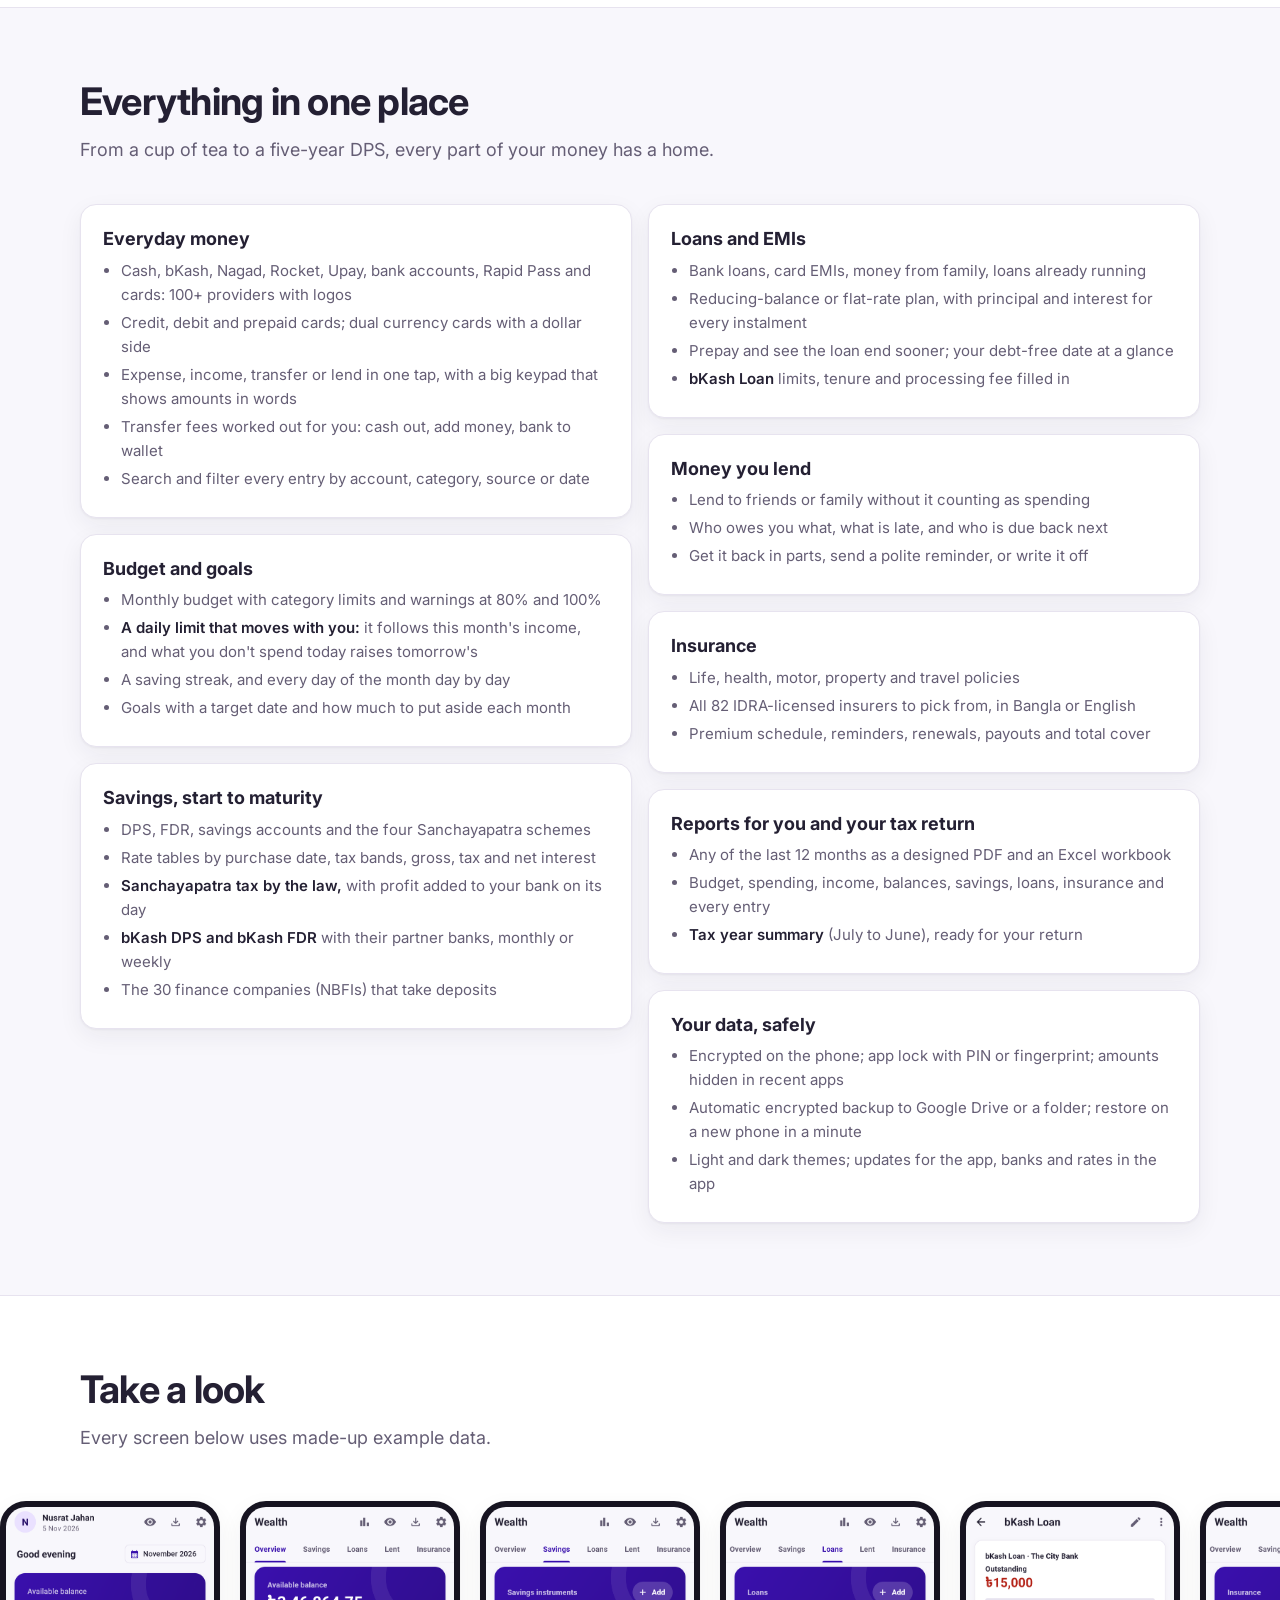
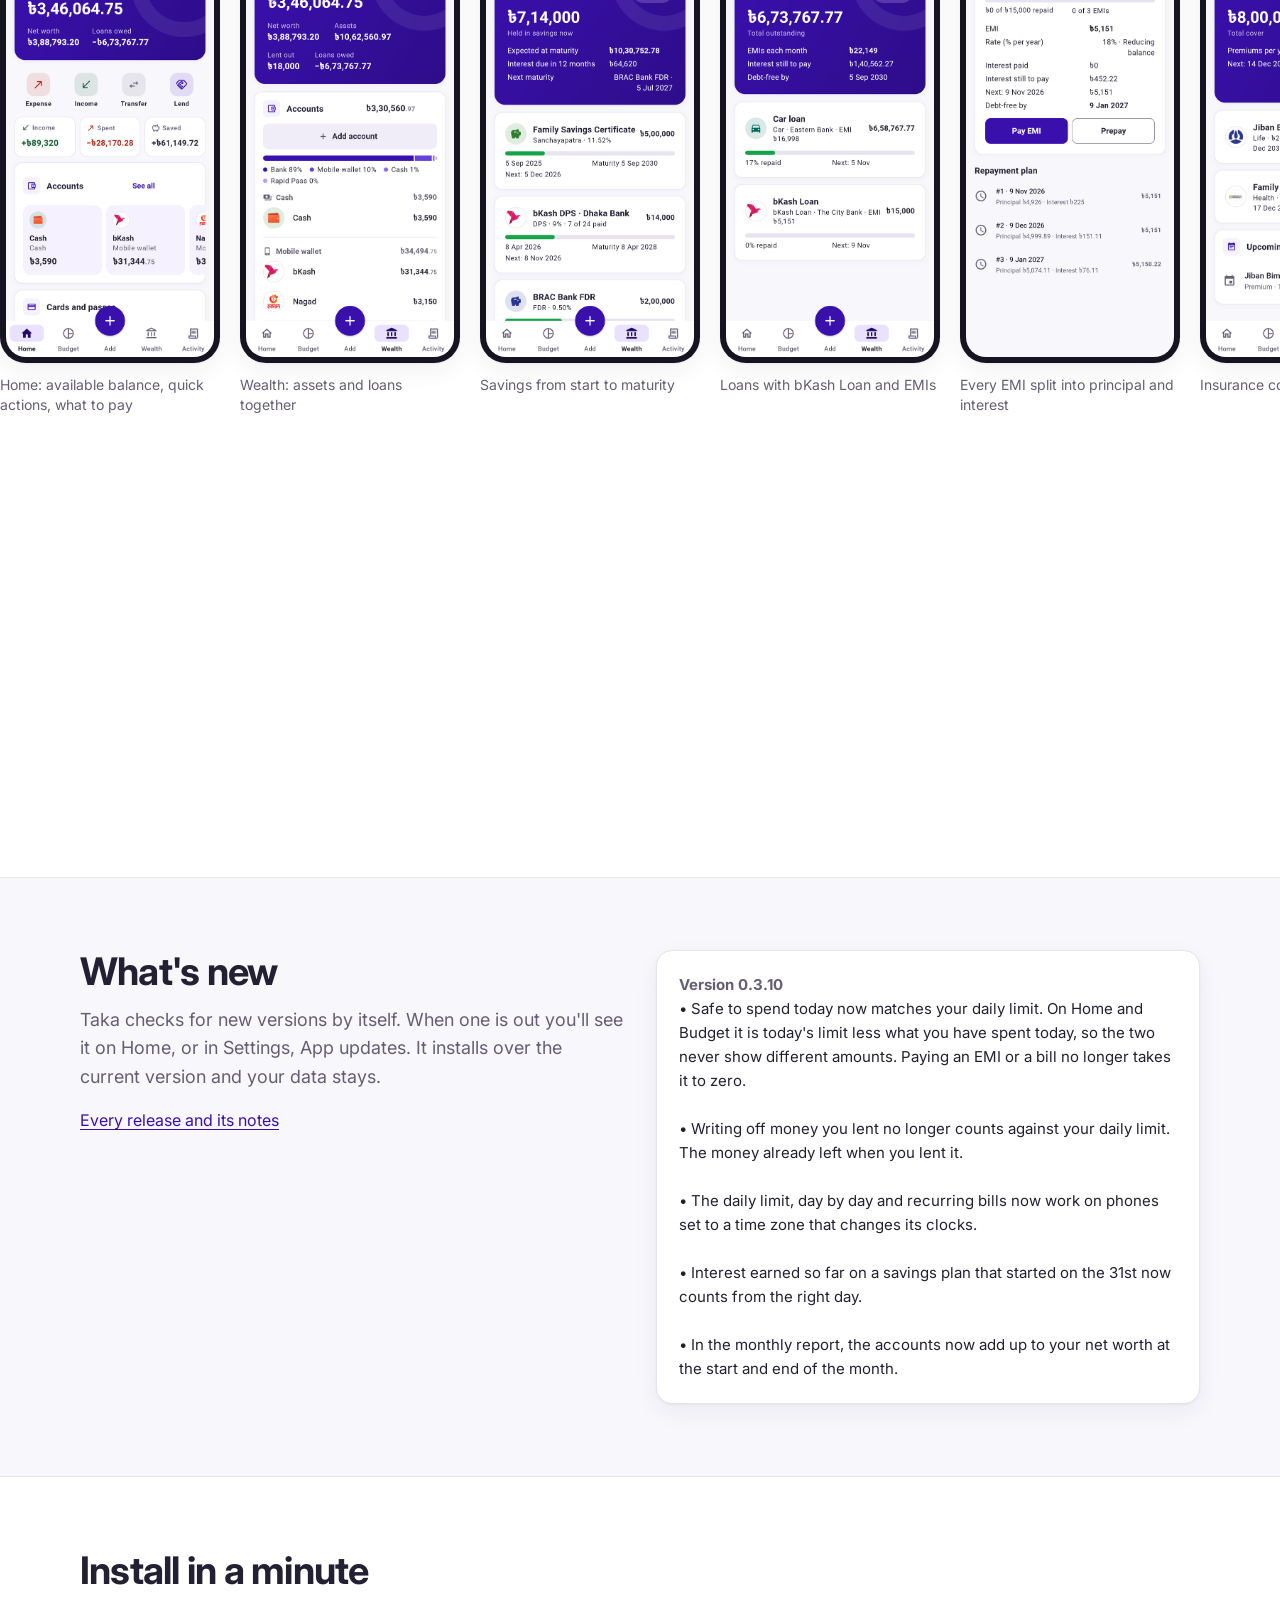
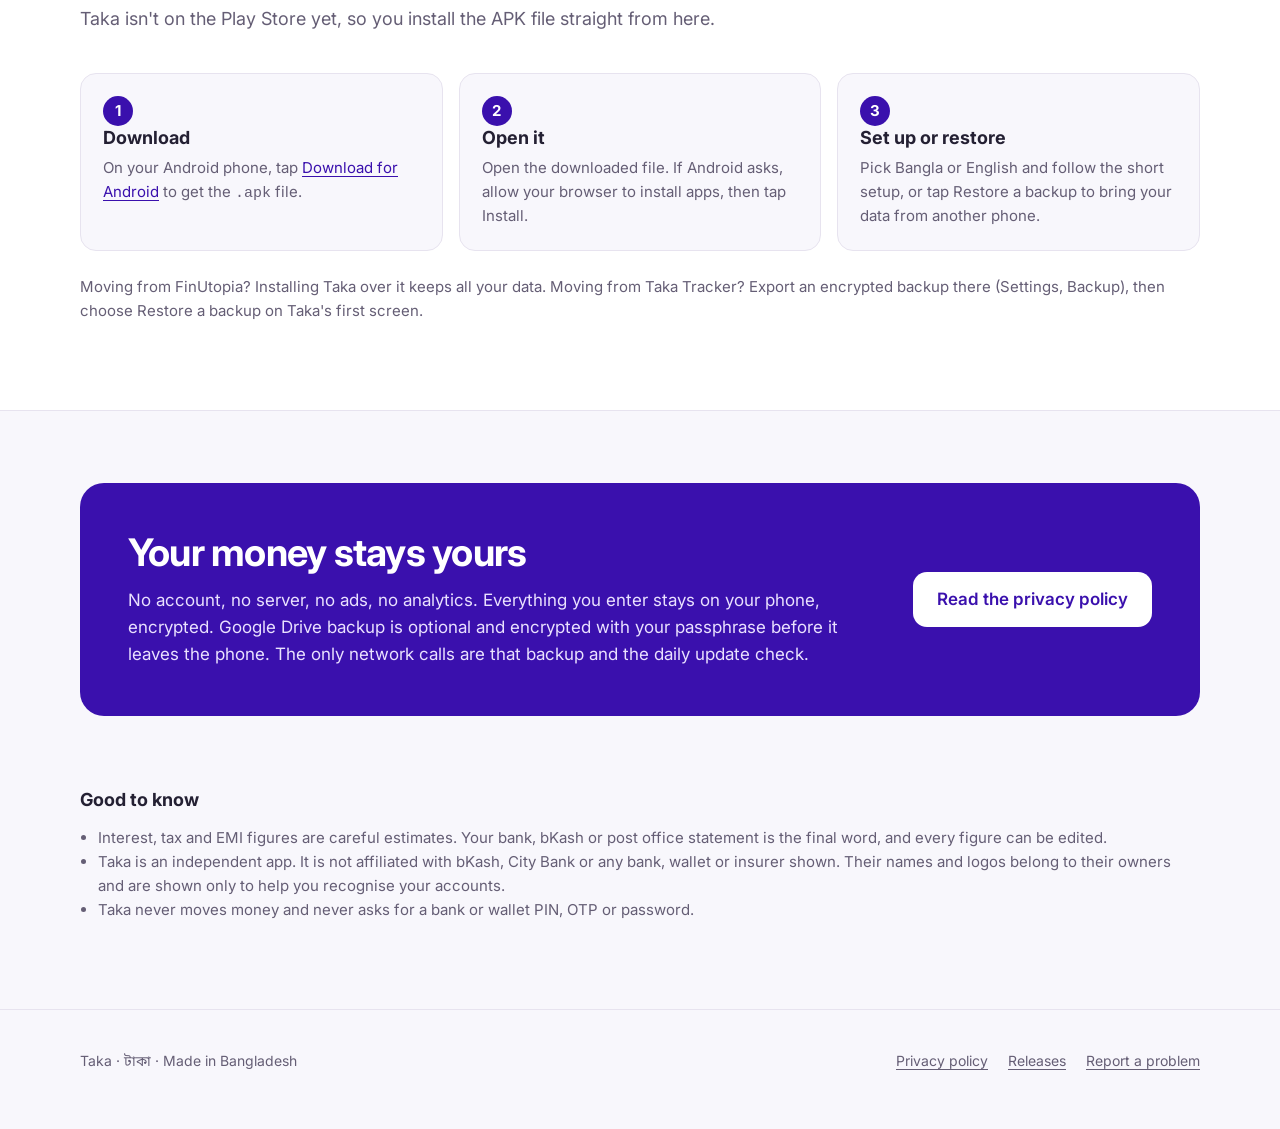
==== commit d2ef4f6f: "Website: fallback version 0.3.10 Co-Authored-By: Claude Opus 5.5 <noreply@anthropic.com>" ====
--- a/index.html
+++ b/index.html
@@ -44,13 +44,13 @@
         <h1>Every taka, every account, in one simple app. <span class="bn">টাকা</span></h1>
         <p class="lede">A private, offline money manager built for Bangladesh. Cash, bKash and Nagad, your bank, a DPS, Sanchayapatra, an EMI and an insurance premium: see where you stand today and what is coming next.</p>
         <div class="cta">
-          <a class="btn big dl" href="https://github.com/abdullah-al-faahim/taka-releases/releases/download/v0.3.9/Taka-0.3.9.apk">
+          <a class="btn big dl" href="https://github.com/abdullah-al-faahim/taka-releases/releases/download/v0.3.10/Taka-0.3.10.apk">
             <svg viewBox="0 0 24 24" fill="currentColor" aria-hidden="true"><path d="M17.6 9.48l1.84-3.18a.38.38 0 00-.66-.38l-1.86 3.22a11.4 11.4 0 00-9.84 0L5.22 5.92a.38.38 0 00-.66.38l1.84 3.18A10.8 10.8 0 001 18h22a10.8 10.8 0 00-5.4-8.52zM7 15.25a1.25 1.25 0 110-2.5 1.25 1.25 0 010 2.5zm10 0a1.25 1.25 0 110-2.5 1.25 1.25 0 010 2.5z"/></svg>
             Download for Android
           </a>
           <a class="btn big ghost" href="#features">See what it does</a>
         </div>
-        <p class="meta"><span id="dl-meta">v0.3.9 · APK, 82 MB · Android 8.0 or newer</span> · <a href="https://github.com/abdullah-al-faahim/taka-releases/releases">All versions</a></p>
+        <p class="meta"><span id="dl-meta">v0.3.10 · APK, 82 MB · Android 8.0 or newer</span> · <a href="https://github.com/abdullah-al-faahim/taka-releases/releases">All versions</a></p>
         <p class="meta">iPhone: the iOS version is in production and will be available very soon.</p>
         <ul class="chips" aria-label="At a glance">
           <li>Works offline</li>
@@ -218,7 +218,7 @@
         <a href="https://github.com/abdullah-al-faahim/taka-releases/releases">Every release and its notes</a>
       </div>
       <div class="card">
-        <p class="ver" id="new-ver">Version 0.3.9</p>
+        <p class="ver" id="new-ver">Version 0.3.10</p>
         <pre id="new-notes">• Saved this month no longer goes below zero. When you have spent more than your daily limits allowed, it shows ৳0, and the overspending shows only in Over the limit and on each day in Day by day.</pre>
       </div>
     </div>
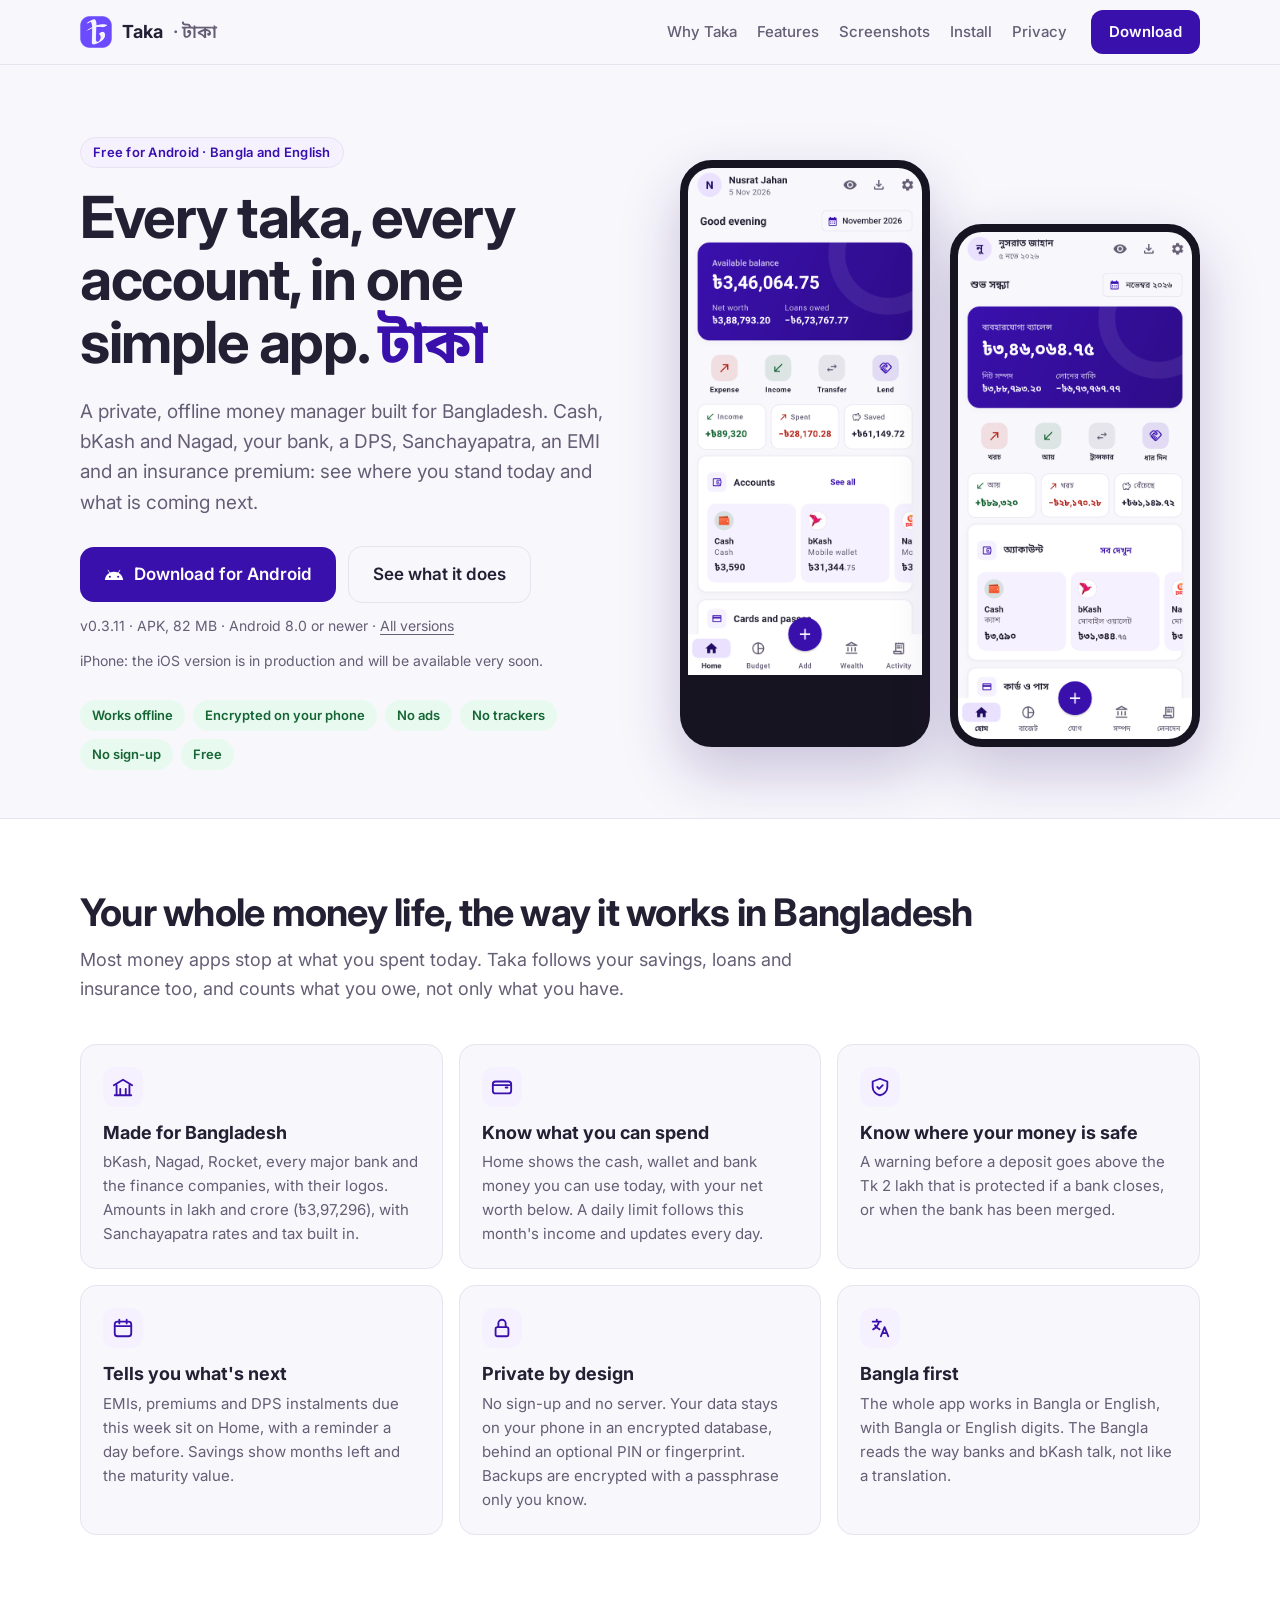
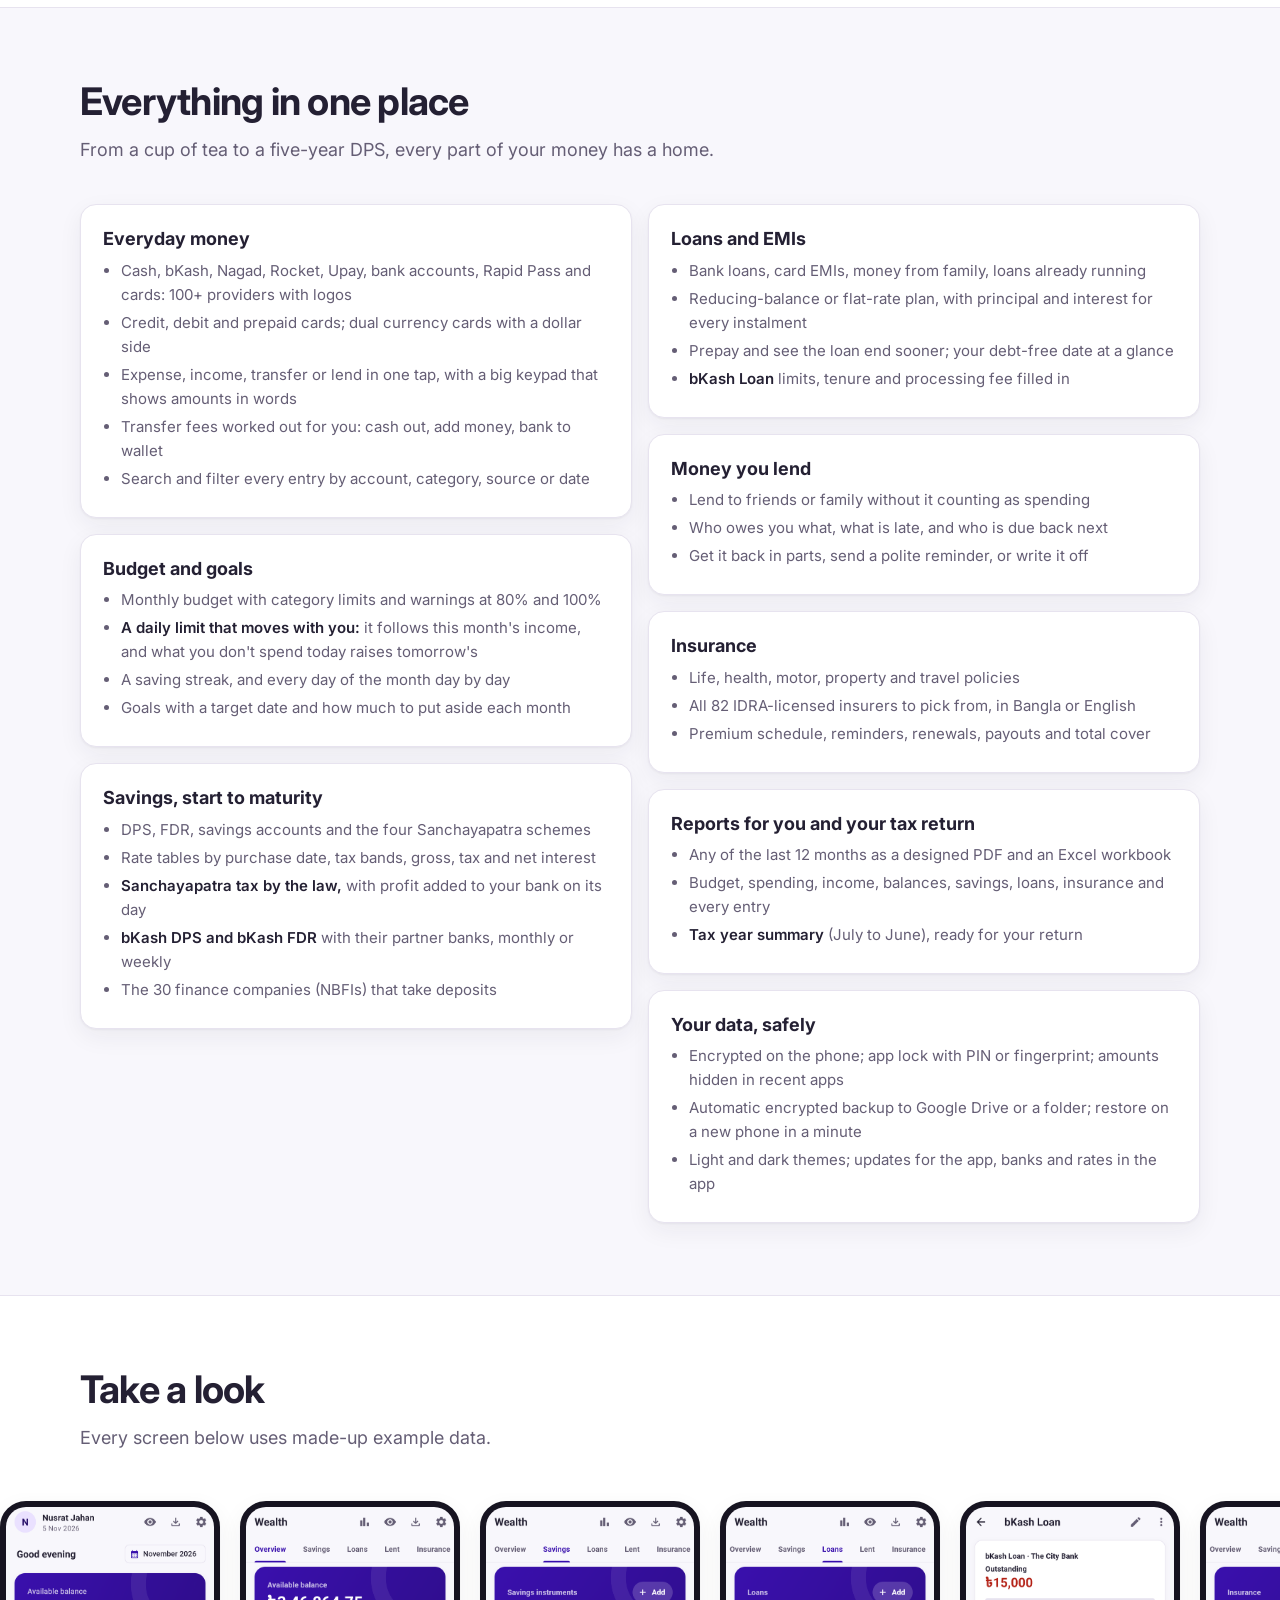
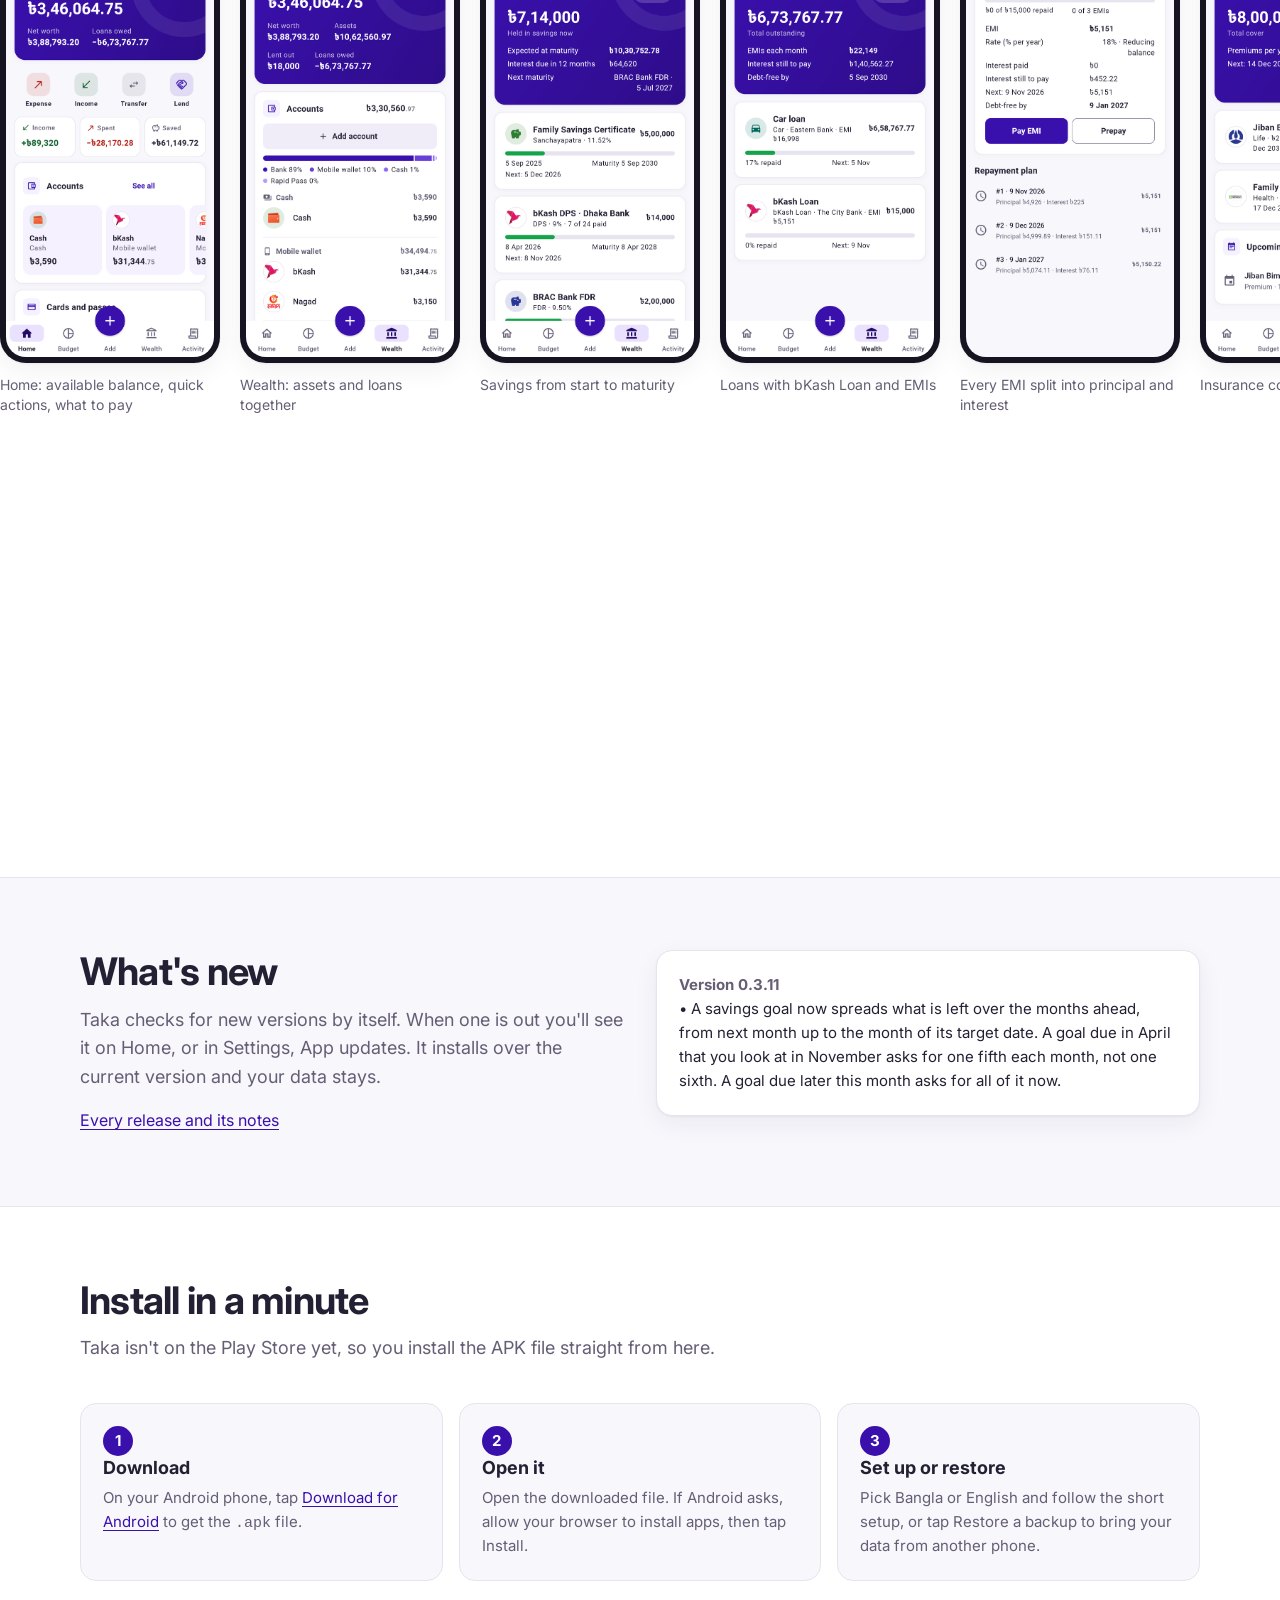
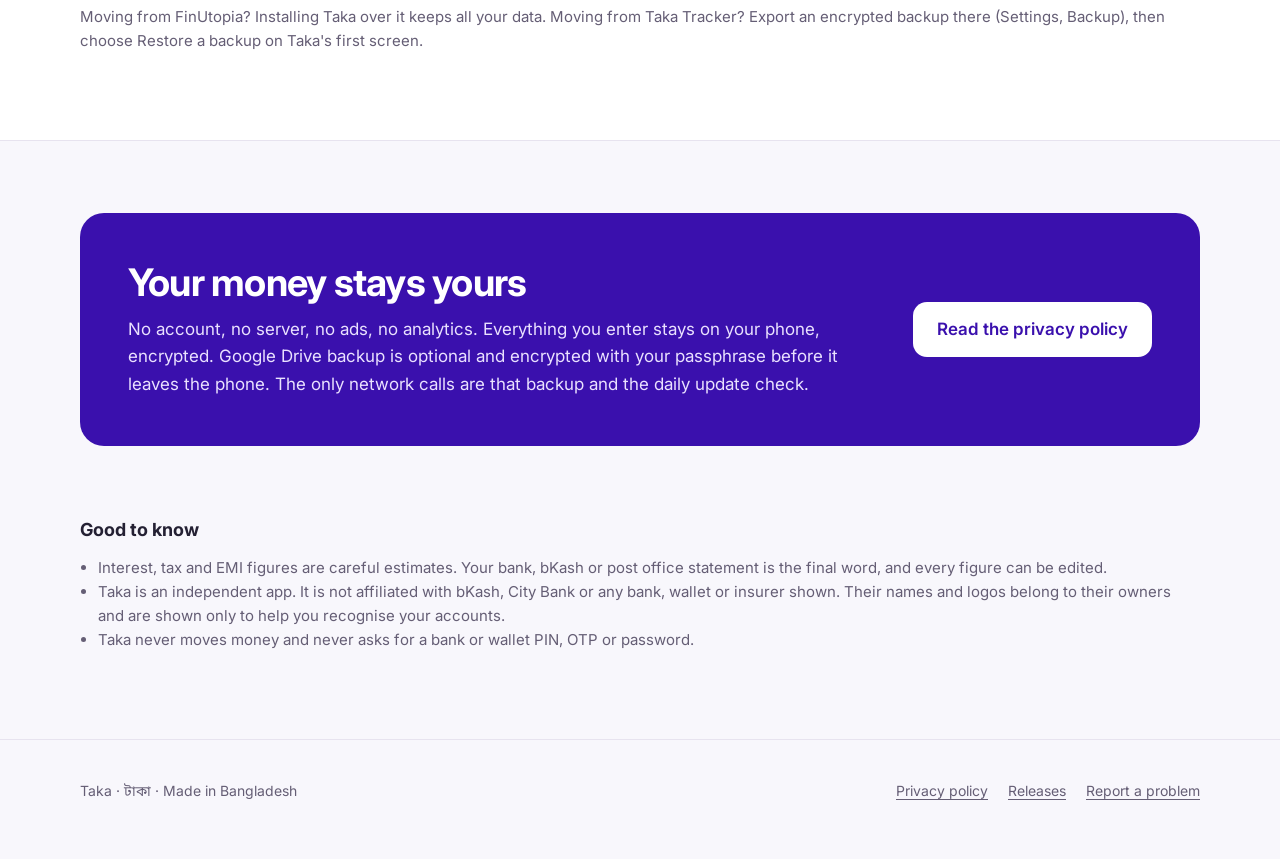
==== commit 13995519: "Release 0.3.11 Co-Authored-By: Claude Opus 5.5 <noreply@anthropic.com>" ====
--- a/index.html
+++ b/index.html
@@ -44,13 +44,13 @@
         <h1>Every taka, every account, in one simple app. <span class="bn">টাকা</span></h1>
         <p class="lede">A private, offline money manager built for Bangladesh. Cash, bKash and Nagad, your bank, a DPS, Sanchayapatra, an EMI and an insurance premium: see where you stand today and what is coming next.</p>
         <div class="cta">
-          <a class="btn big dl" href="https://github.com/abdullah-al-faahim/taka-releases/releases/download/v0.3.10/Taka-0.3.10.apk">
+          <a class="btn big dl" href="https://github.com/abdullah-al-faahim/taka-releases/releases/download/v0.3.11/Taka-0.3.11.apk">
             <svg viewBox="0 0 24 24" fill="currentColor" aria-hidden="true"><path d="M17.6 9.48l1.84-3.18a.38.38 0 00-.66-.38l-1.86 3.22a11.4 11.4 0 00-9.84 0L5.22 5.92a.38.38 0 00-.66.38l1.84 3.18A10.8 10.8 0 001 18h22a10.8 10.8 0 00-5.4-8.52zM7 15.25a1.25 1.25 0 110-2.5 1.25 1.25 0 010 2.5zm10 0a1.25 1.25 0 110-2.5 1.25 1.25 0 010 2.5z"/></svg>
             Download for Android
           </a>
           <a class="btn big ghost" href="#features">See what it does</a>
         </div>
-        <p class="meta"><span id="dl-meta">v0.3.10 · APK, 82 MB · Android 8.0 or newer</span> · <a href="https://github.com/abdullah-al-faahim/taka-releases/releases">All versions</a></p>
+        <p class="meta"><span id="dl-meta">v0.3.11 · APK, 82 MB · Android 8.0 or newer</span> · <a href="https://github.com/abdullah-al-faahim/taka-releases/releases">All versions</a></p>
         <p class="meta">iPhone: the iOS version is in production and will be available very soon.</p>
         <ul class="chips" aria-label="At a glance">
           <li>Works offline</li>
@@ -218,7 +218,7 @@
         <a href="https://github.com/abdullah-al-faahim/taka-releases/releases">Every release and its notes</a>
       </div>
       <div class="card">
-        <p class="ver" id="new-ver">Version 0.3.10</p>
+        <p class="ver" id="new-ver">Version 0.3.11</p>
         <pre id="new-notes">• Saved this month no longer goes below zero. When you have spent more than your daily limits allowed, it shows ৳0, and the overspending shows only in Over the limit and on each day in Day by day.</pre>
       </div>
     </div>
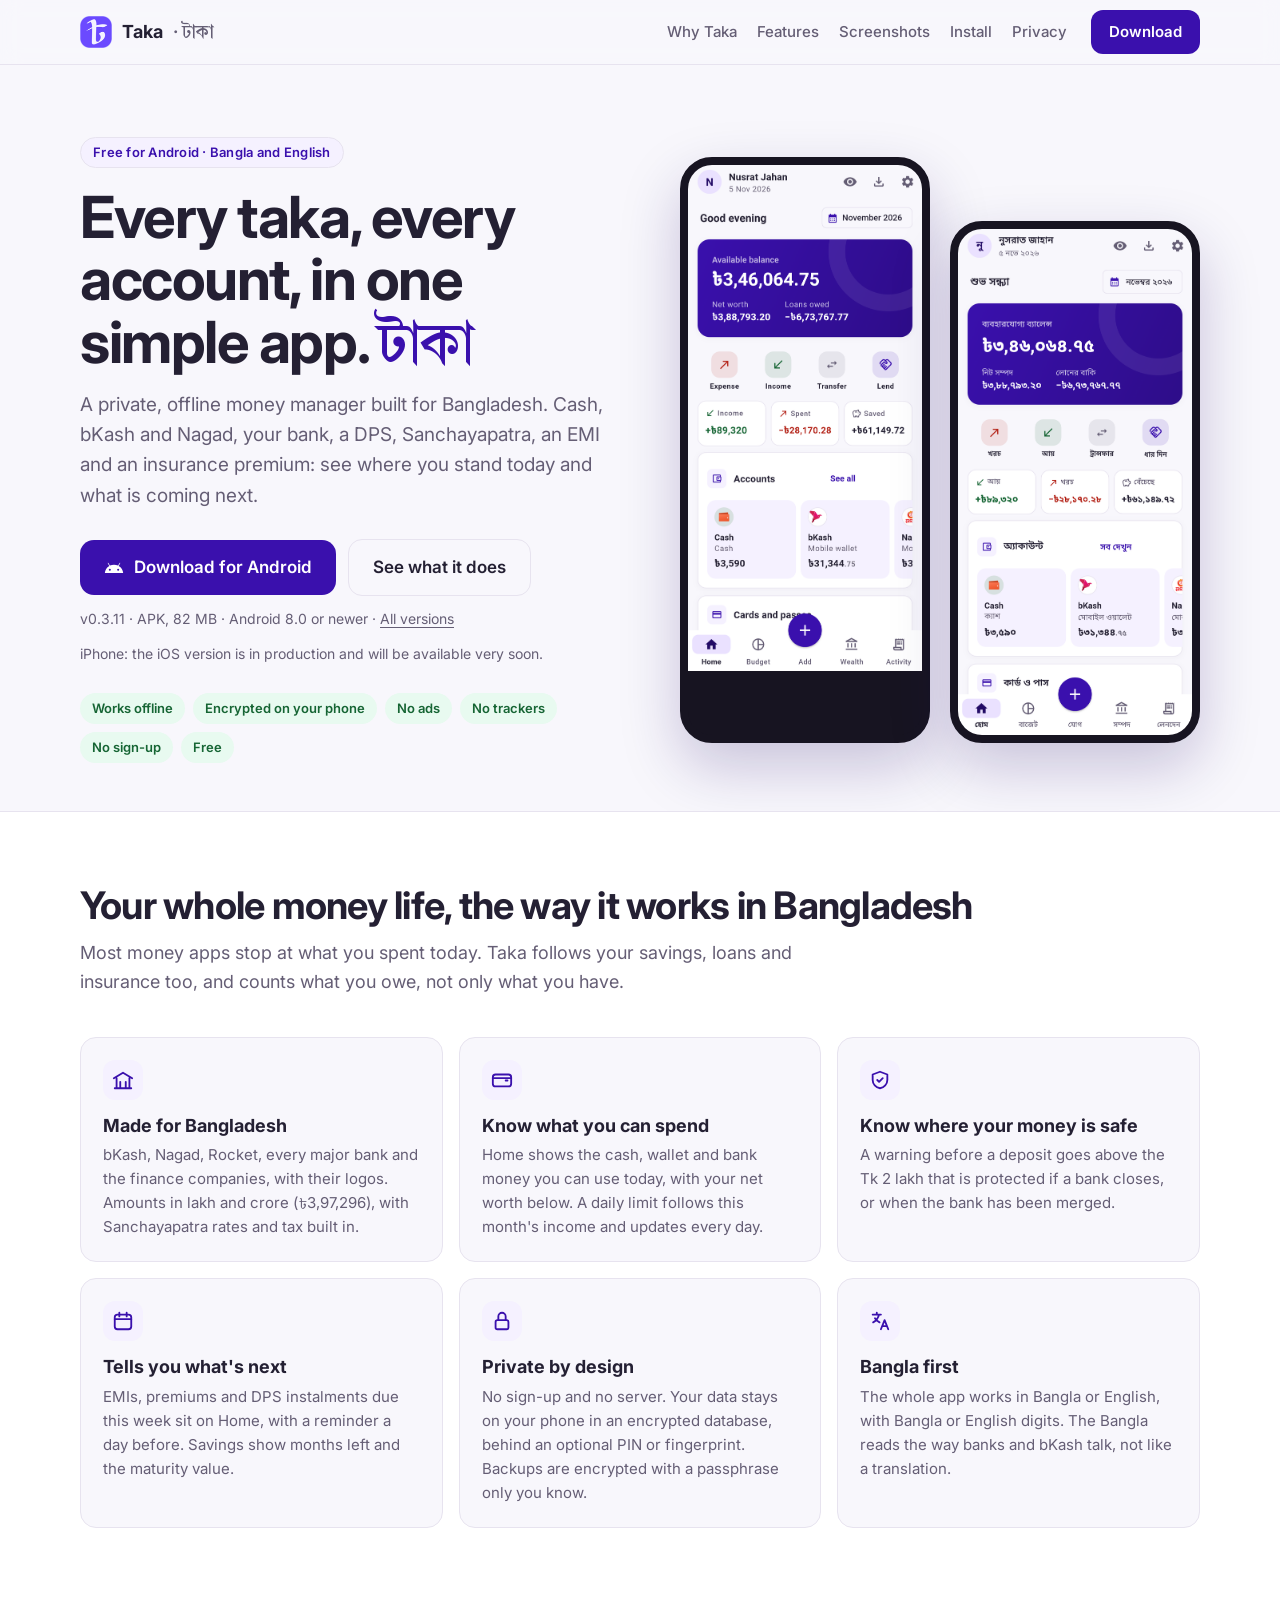
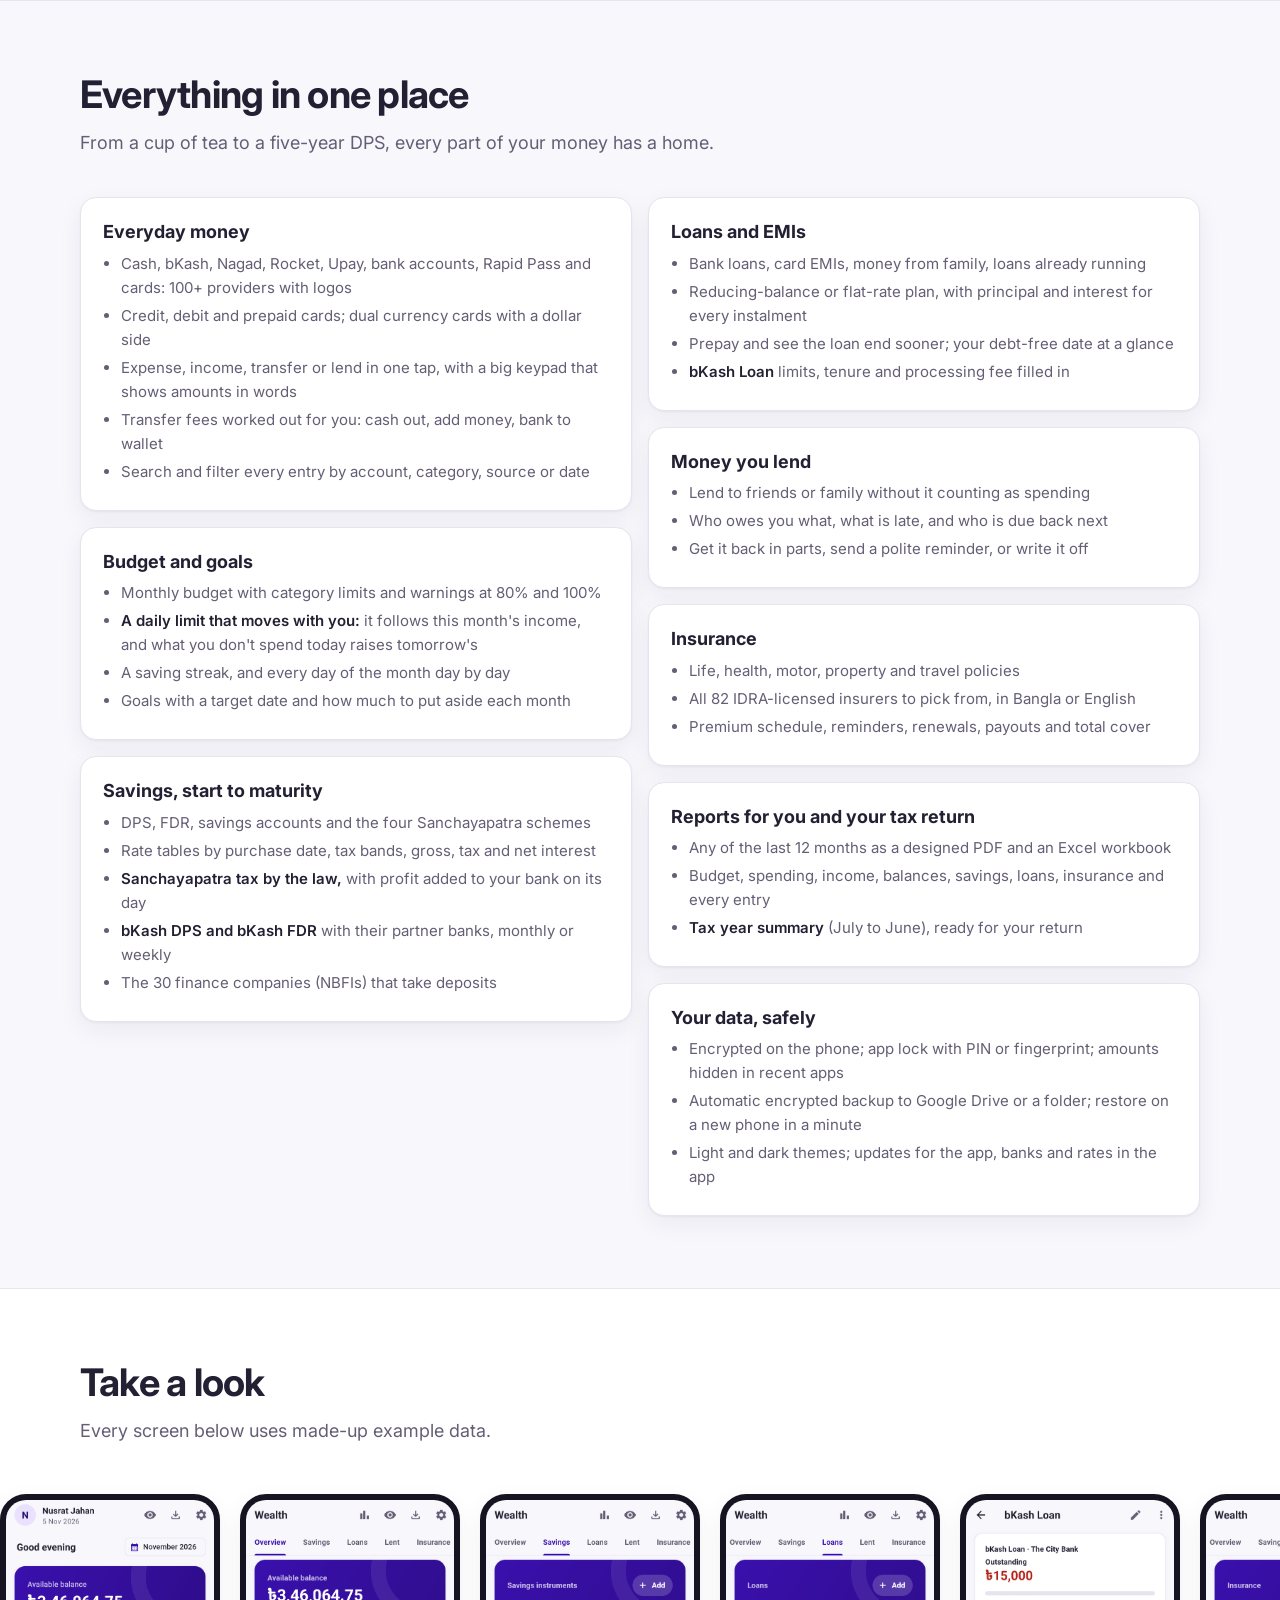
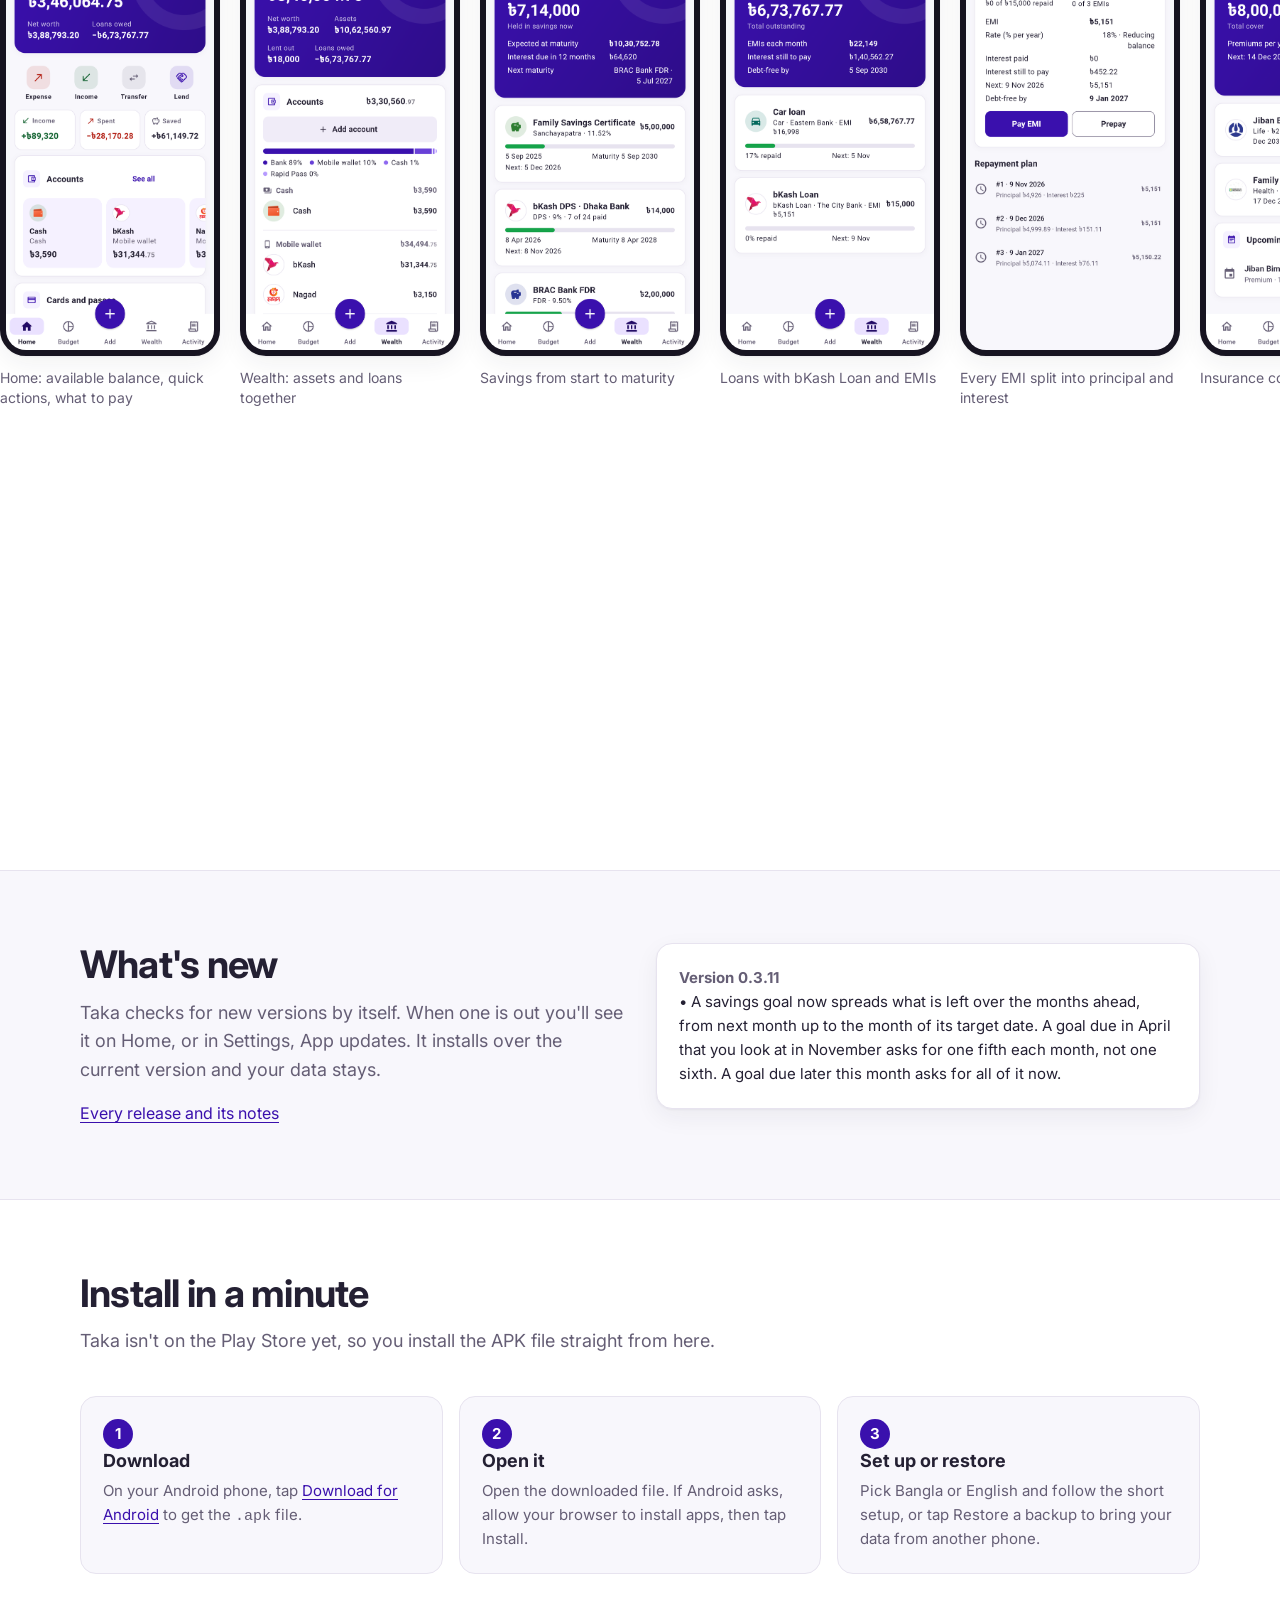
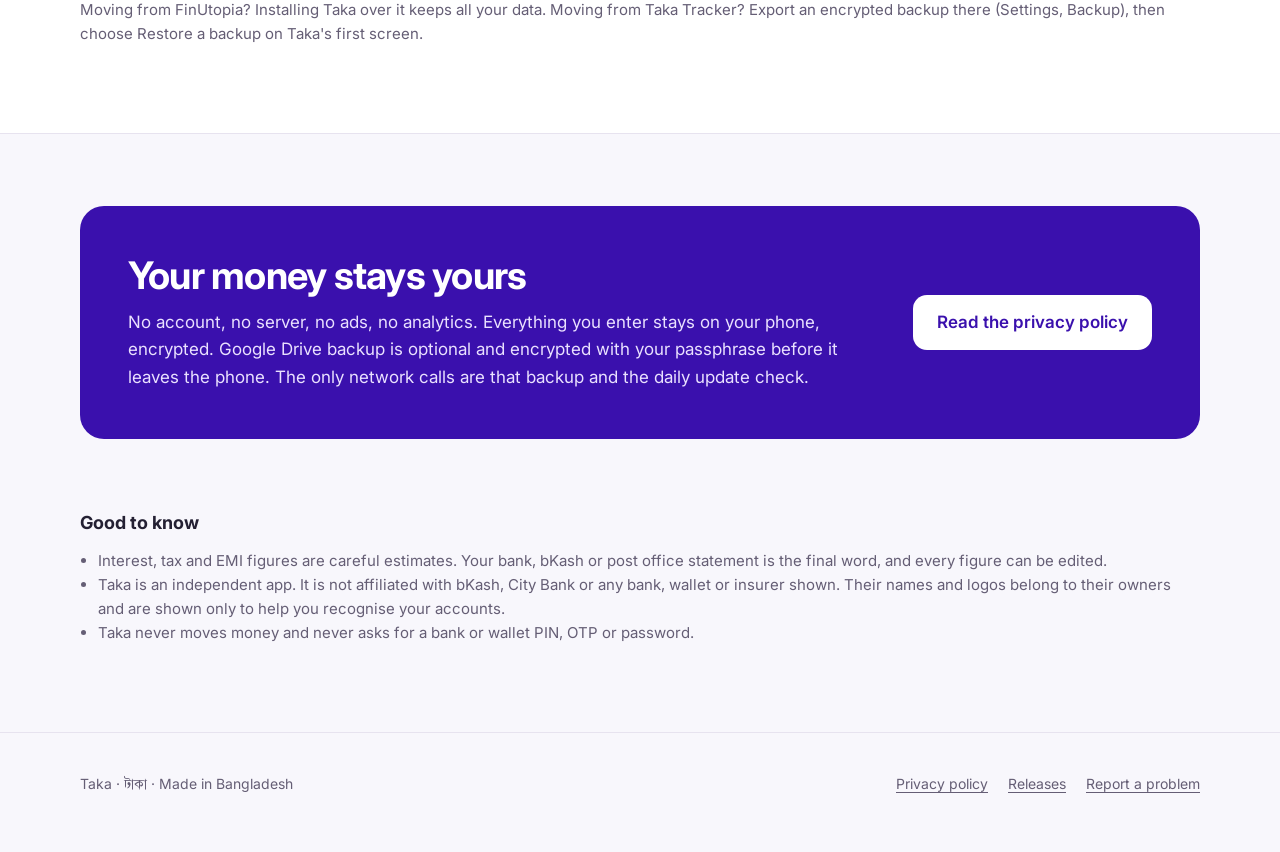
==== commit de454217: "Website: Bangla in BCC Purno The Bangladesh Computer Council's Purno (regular and bold, as woff), on" ====
--- a/index.html
+++ b/index.html
@@ -16,7 +16,8 @@
   <meta name="twitter:card" content="summary_large_image">
   <link rel="preconnect" href="https://fonts.googleapis.com">
   <link rel="preconnect" href="https://fonts.gstatic.com" crossorigin>
-  <link href="https://fonts.googleapis.com/css2?family=Inter:wght@400;500;600;700&family=Noto+Sans+Bengali:wght@500;700&display=swap" rel="stylesheet">
+  <link href="https://fonts.googleapis.com/css2?family=Inter:wght@400;500;600;700&display=swap" rel="stylesheet">
+  <link rel="preload" href="site/fonts/bcc-purno-regular.woff" as="font" type="font/woff" crossorigin>
   <link rel="stylesheet" href="site/style.css">
 </head>
 <body>
--- a/site/style.css
+++ b/site/style.css
@@ -1,3 +1,21 @@
+/* Bangla in BCC Purno (Bangladesh Computer Council); Latin stays in Inter. */
+@font-face {
+  font-family: "BCC Purno";
+  src: url("fonts/bcc-purno-regular.woff") format("woff");
+  font-weight: 400 500;
+  font-display: swap;
+  unicode-range: U+0980-09FF, U+200C-200D, U+25CC;
+  size-adjust: 116%;
+}
+@font-face {
+  font-family: "BCC Purno";
+  src: url("fonts/bcc-purno-bold.woff") format("woff");
+  font-weight: 600 800;
+  font-display: swap;
+  unicode-range: U+0980-09FF, U+200C-200D, U+25CC;
+  size-adjust: 116%;
+}
+
 :root {
   --brand-50: #F5F1FF;
   --brand-100: #EAE1FF;
@@ -23,7 +41,7 @@
   --shadow: 0 1px 2px rgba(36, 32, 51, .05), 0 8px 24px rgba(36, 32, 51, .06);
   --phone-shadow: 0 24px 60px rgba(34, 10, 102, .22);
   --radius: 16px;
-  --font: "Inter", "Noto Sans Bengali", system-ui, -apple-system, "Segoe UI", Roboto, sans-serif;
+  --font: "Inter", "BCC Purno", system-ui, -apple-system, "Segoe UI", Roboto, sans-serif;
   color-scheme: light;
 }
 
@@ -108,7 +126,7 @@
   border: 1px solid var(--border); padding: 4px 12px; border-radius: 999px;
 }
 h1 { font-size: clamp(36px, 5.4vw, 58px); line-height: 1.08; letter-spacing: -.025em; margin: 18px 0 16px; }
-h1 .bn { font-family: "Noto Sans Bengali", var(--font); color: var(--primary); font-weight: 700; }
+h1 .bn { font-family: "BCC Purno", var(--font); color: var(--primary); font-weight: 700; }
 .lede { font-size: clamp(17px, 2vw, 19px); color: var(--muted); max-width: 34em; margin: 0 0 28px; }
 .cta { display: flex; flex-wrap: wrap; gap: 12px; align-items: center; }
 .meta { font-size: 14px; color: var(--muted); margin: 12px 0 0; }
@@ -215,5 +233,5 @@
 .lang { display: flex; gap: 8px; margin: 8px 0 24px; }
 .lang a { text-decoration: none; padding: 6px 14px; border-radius: 999px; border: 1px solid var(--border); color: var(--fg); font-size: 14px; font-weight: 600; }
 .lang a:hover { background: var(--surface-tint); }
-.bn-text { font-family: "Noto Sans Bengali", var(--font); line-height: 1.8; }
+.bn-text { font-family: "BCC Purno", var(--font); line-height: 1.8; }
 hr { border: 0; border-top: 1px solid var(--border); margin: 48px 0; }
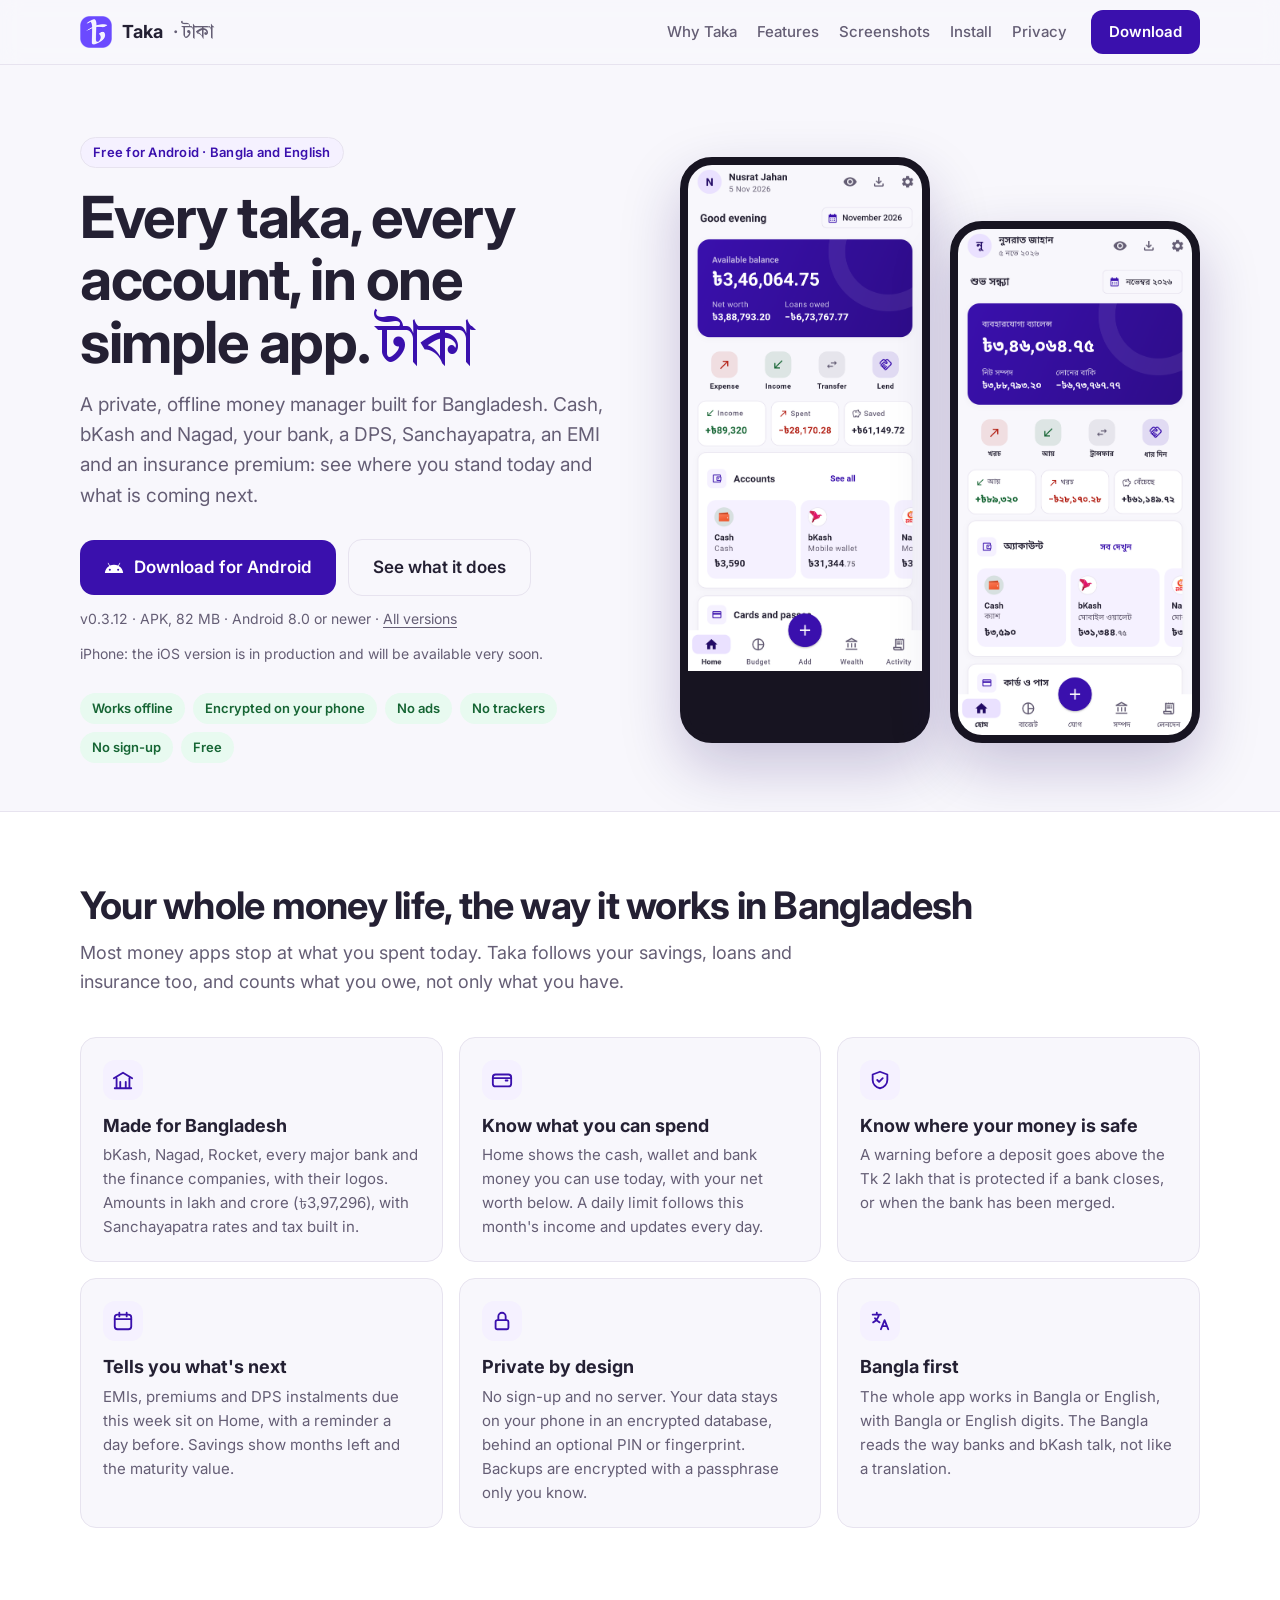
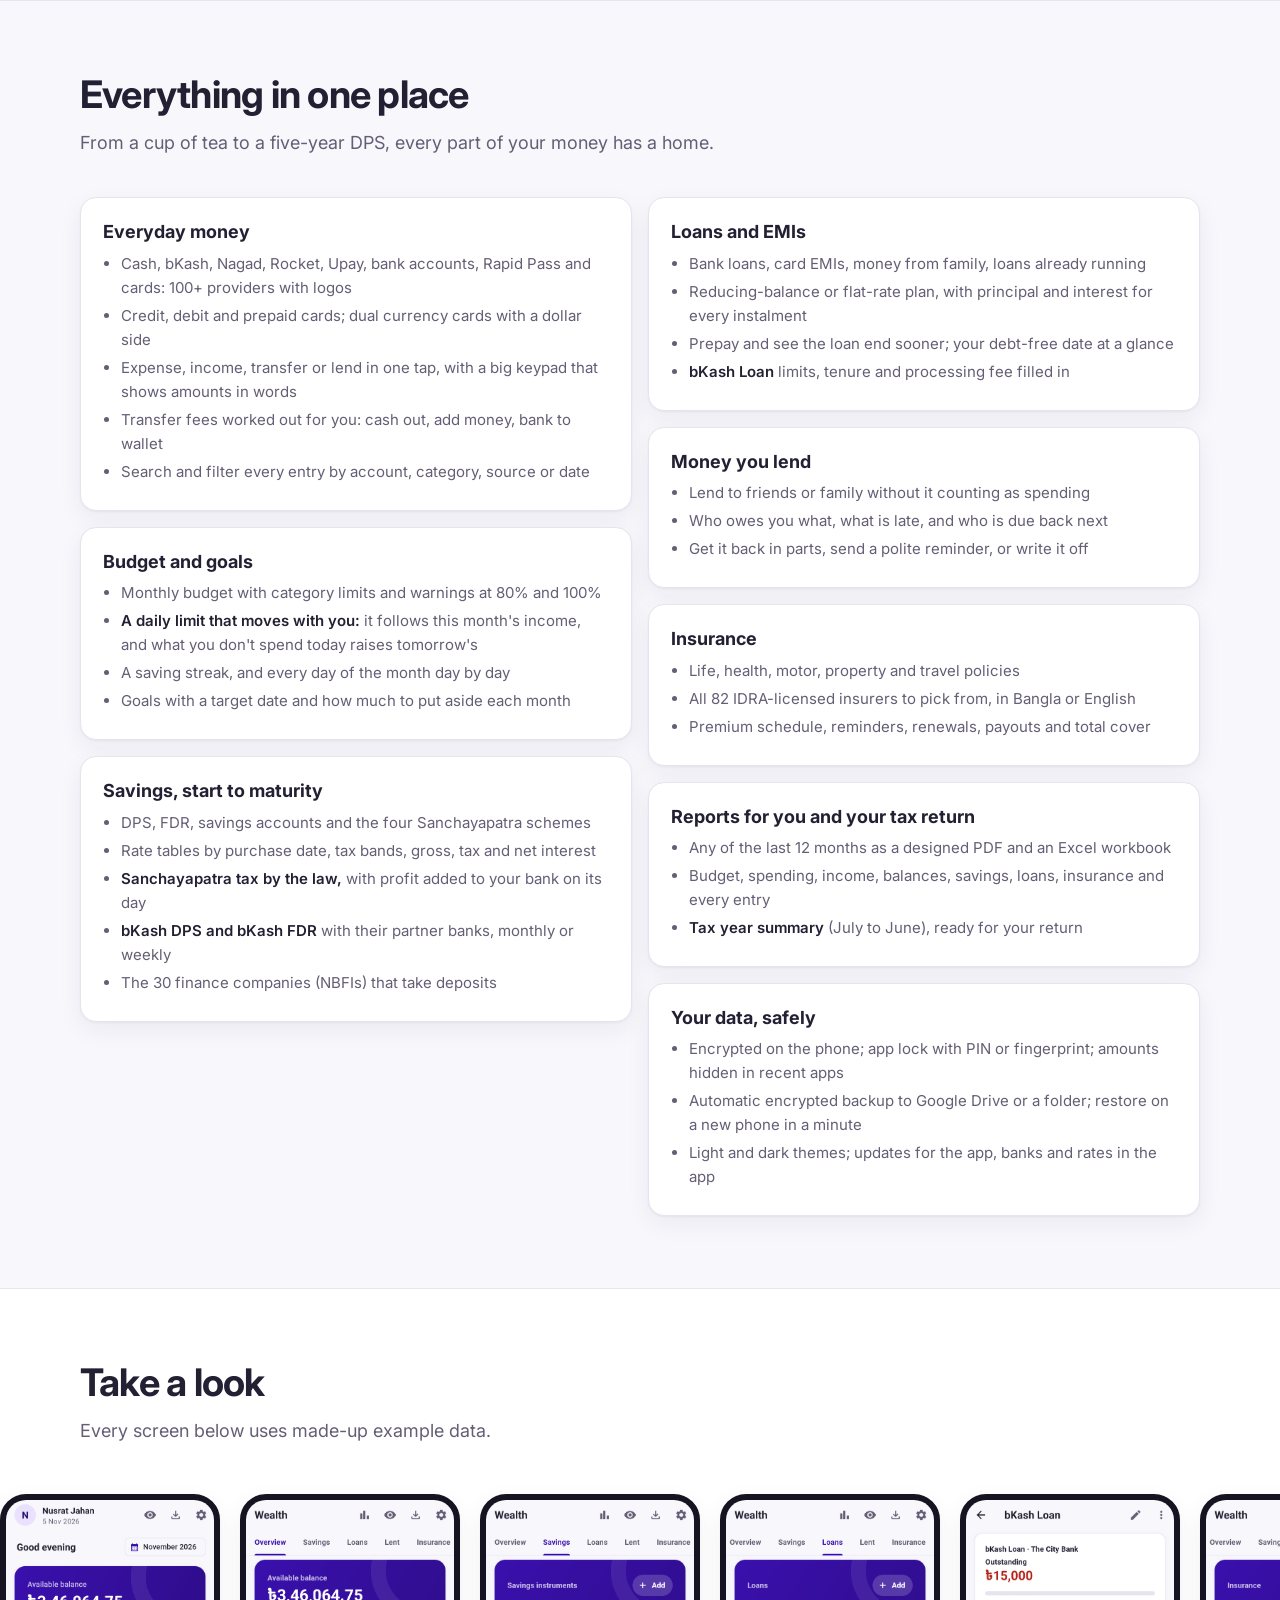
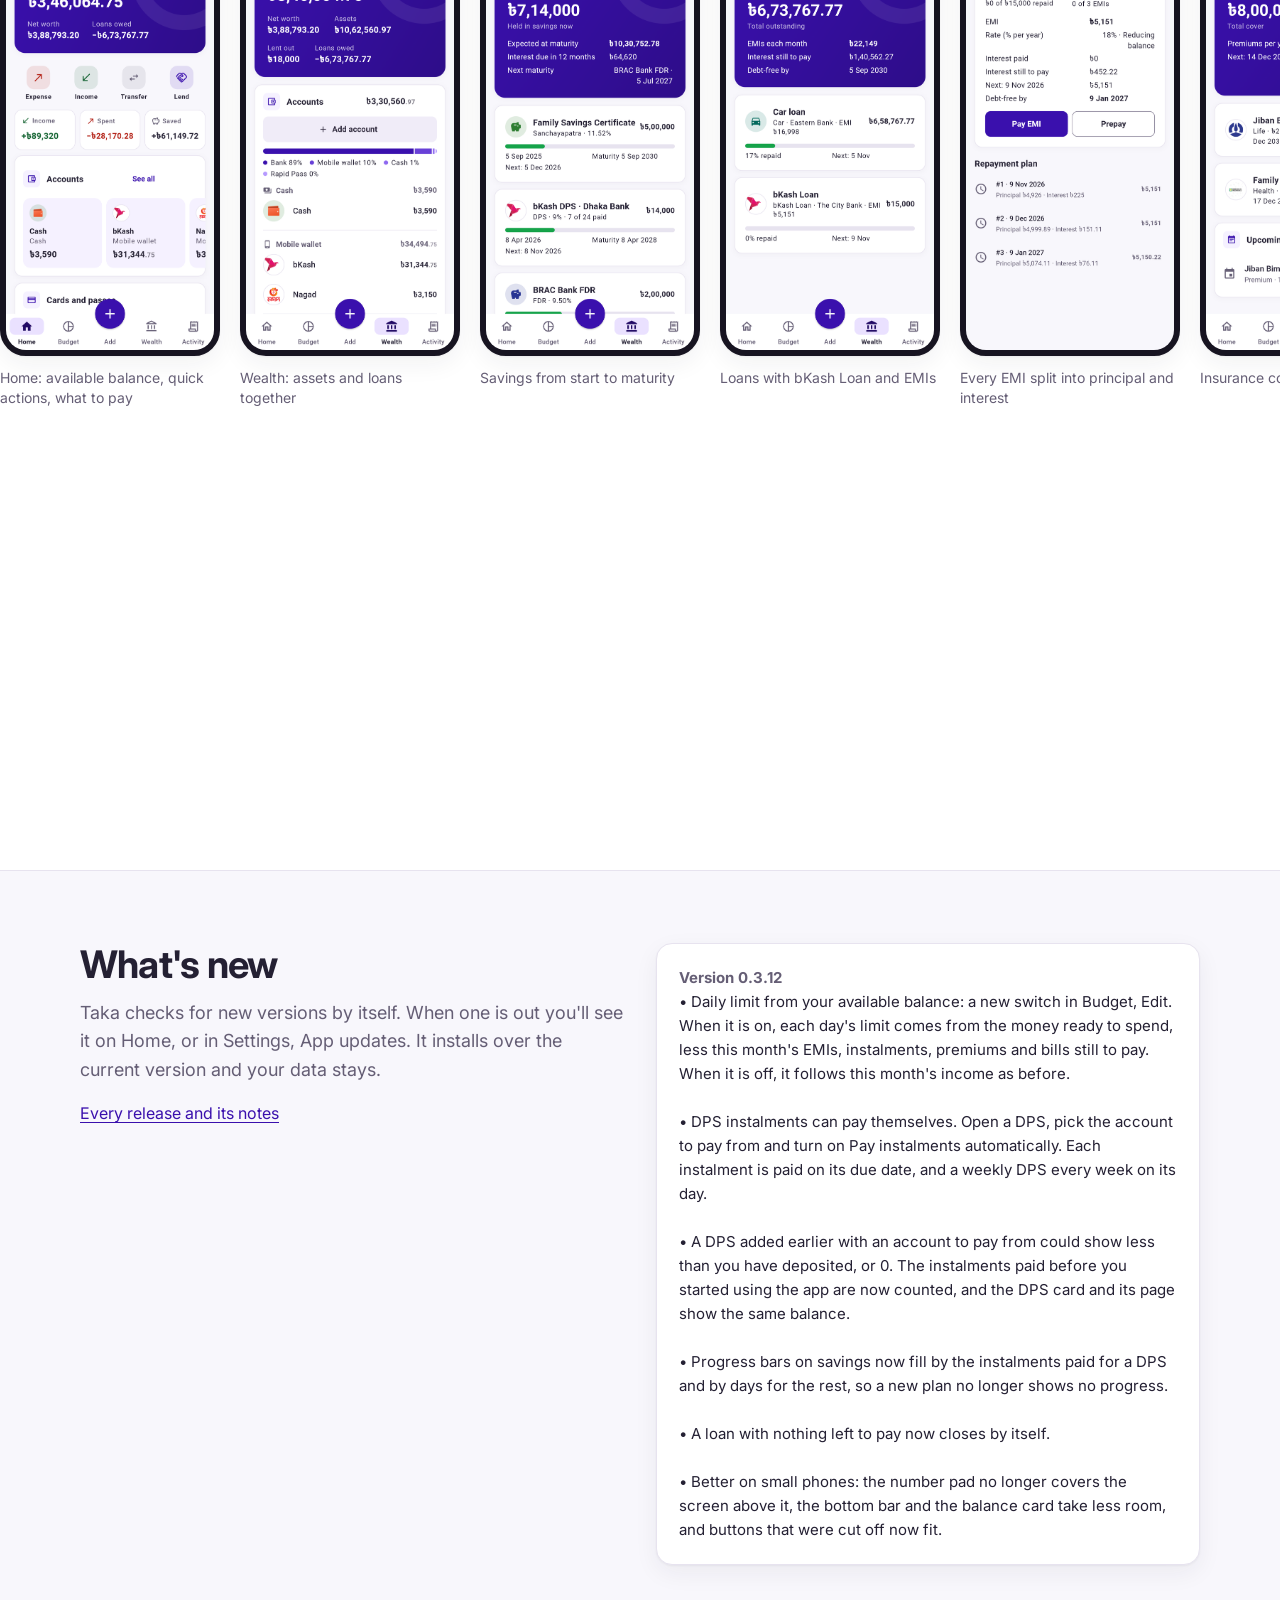
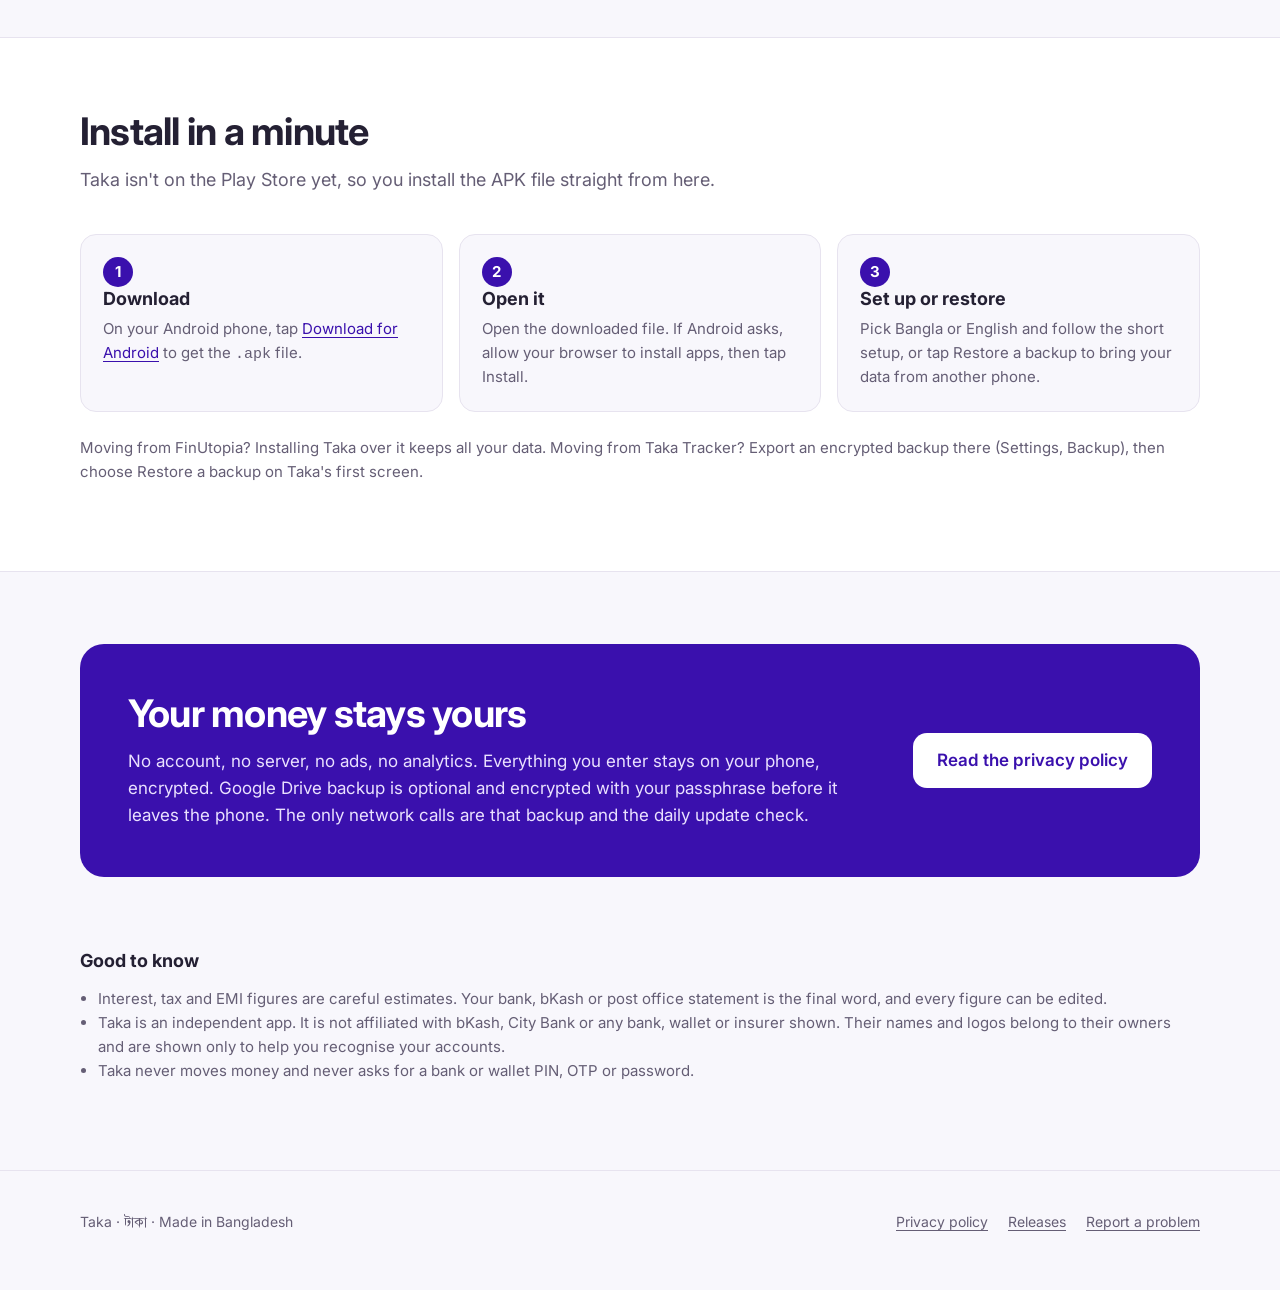
==== commit 17c12231: "Release 0.3.12 Co-Authored-By: Claude Opus 5.5 <noreply@anthropic.com>" ====
--- a/index.html
+++ b/index.html
@@ -45,13 +45,13 @@
         <h1>Every taka, every account, in one simple app. <span class="bn">টাকা</span></h1>
         <p class="lede">A private, offline money manager built for Bangladesh. Cash, bKash and Nagad, your bank, a DPS, Sanchayapatra, an EMI and an insurance premium: see where you stand today and what is coming next.</p>
         <div class="cta">
-          <a class="btn big dl" href="https://github.com/abdullah-al-faahim/taka-releases/releases/download/v0.3.11/Taka-0.3.11.apk">
+          <a class="btn big dl" href="https://github.com/abdullah-al-faahim/taka-releases/releases/download/v0.3.12/Taka-0.3.12.apk">
             <svg viewBox="0 0 24 24" fill="currentColor" aria-hidden="true"><path d="M17.6 9.48l1.84-3.18a.38.38 0 00-.66-.38l-1.86 3.22a11.4 11.4 0 00-9.84 0L5.22 5.92a.38.38 0 00-.66.38l1.84 3.18A10.8 10.8 0 001 18h22a10.8 10.8 0 00-5.4-8.52zM7 15.25a1.25 1.25 0 110-2.5 1.25 1.25 0 010 2.5zm10 0a1.25 1.25 0 110-2.5 1.25 1.25 0 010 2.5z"/></svg>
             Download for Android
           </a>
           <a class="btn big ghost" href="#features">See what it does</a>
         </div>
-        <p class="meta"><span id="dl-meta">v0.3.11 · APK, 82 MB · Android 8.0 or newer</span> · <a href="https://github.com/abdullah-al-faahim/taka-releases/releases">All versions</a></p>
+        <p class="meta"><span id="dl-meta">v0.3.12 · APK, 82 MB · Android 8.0 or newer</span> · <a href="https://github.com/abdullah-al-faahim/taka-releases/releases">All versions</a></p>
         <p class="meta">iPhone: the iOS version is in production and will be available very soon.</p>
         <ul class="chips" aria-label="At a glance">
           <li>Works offline</li>
@@ -219,7 +219,7 @@
         <a href="https://github.com/abdullah-al-faahim/taka-releases/releases">Every release and its notes</a>
       </div>
       <div class="card">
-        <p class="ver" id="new-ver">Version 0.3.11</p>
+        <p class="ver" id="new-ver">Version 0.3.12</p>
         <pre id="new-notes">• Saved this month no longer goes below zero. When you have spent more than your daily limits allowed, it shows ৳0, and the overspending shows only in Over the limit and on each day in Day by day.</pre>
       </div>
     </div>
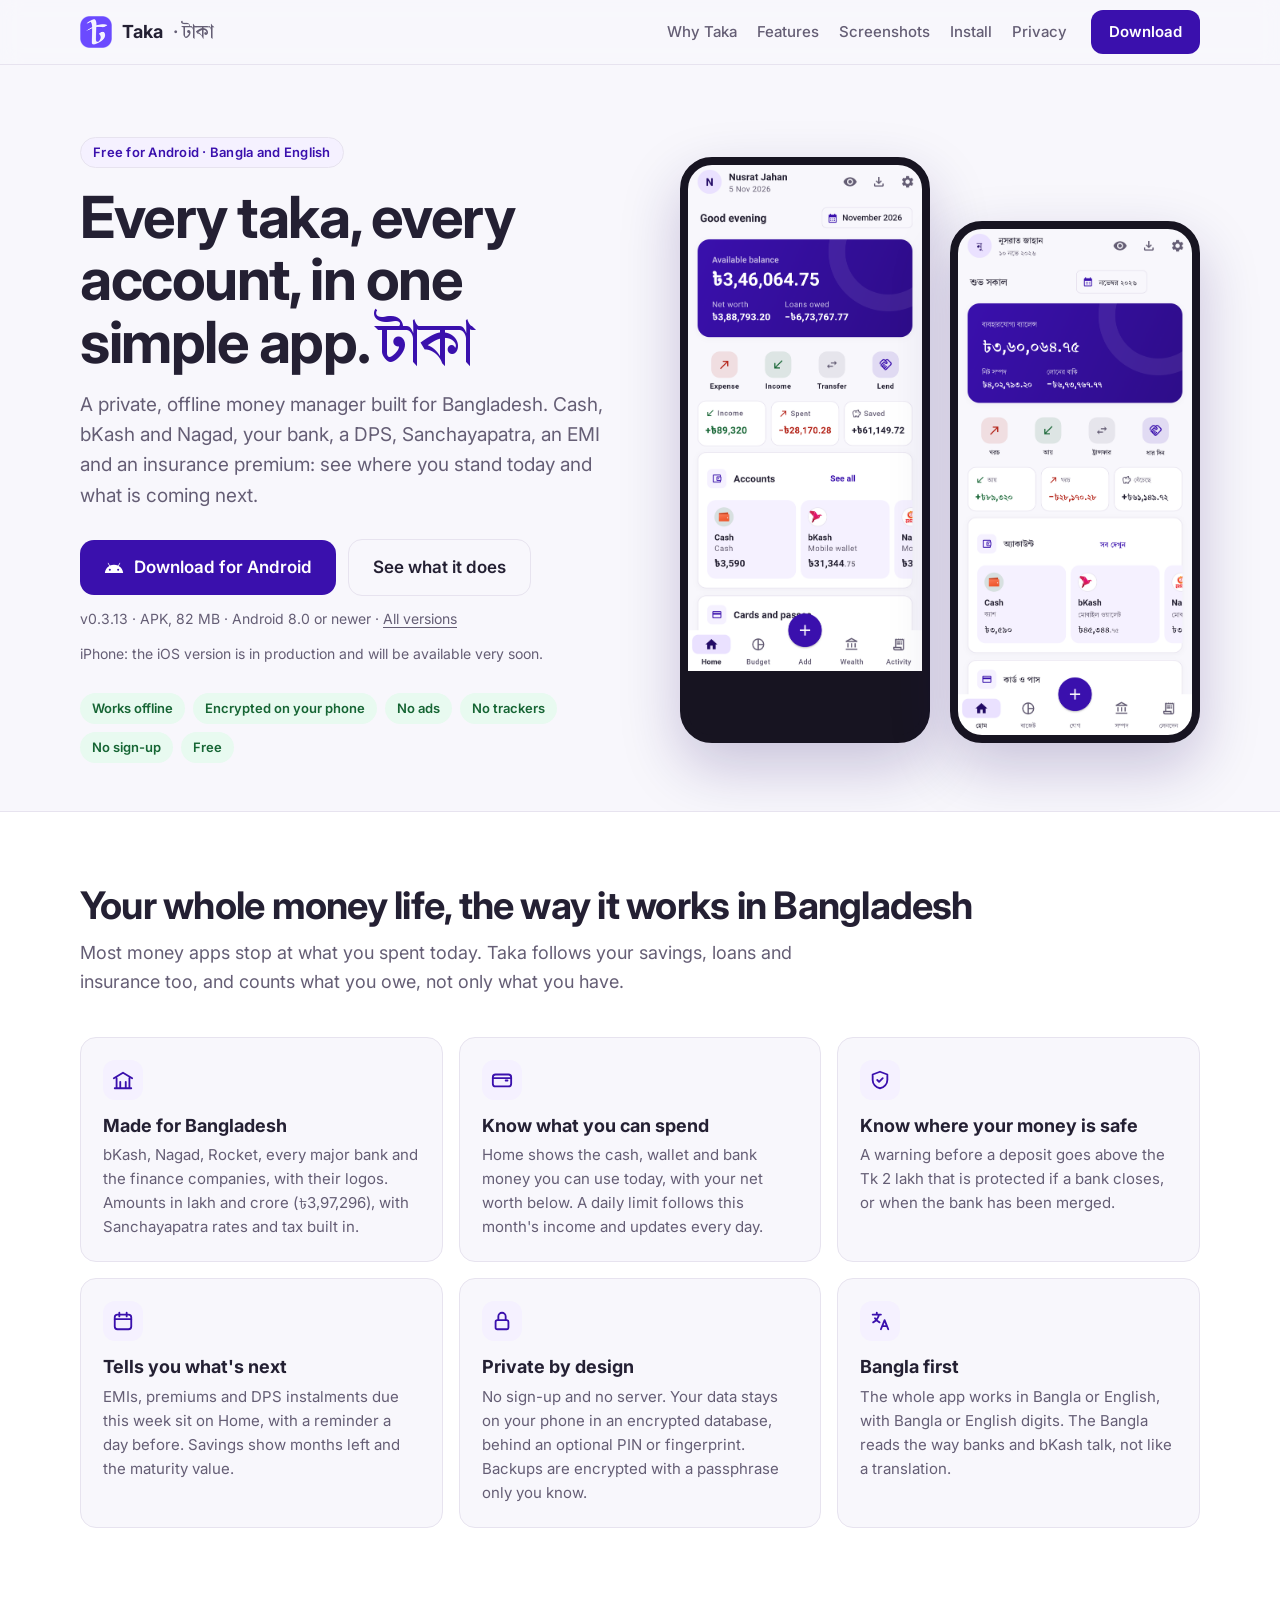
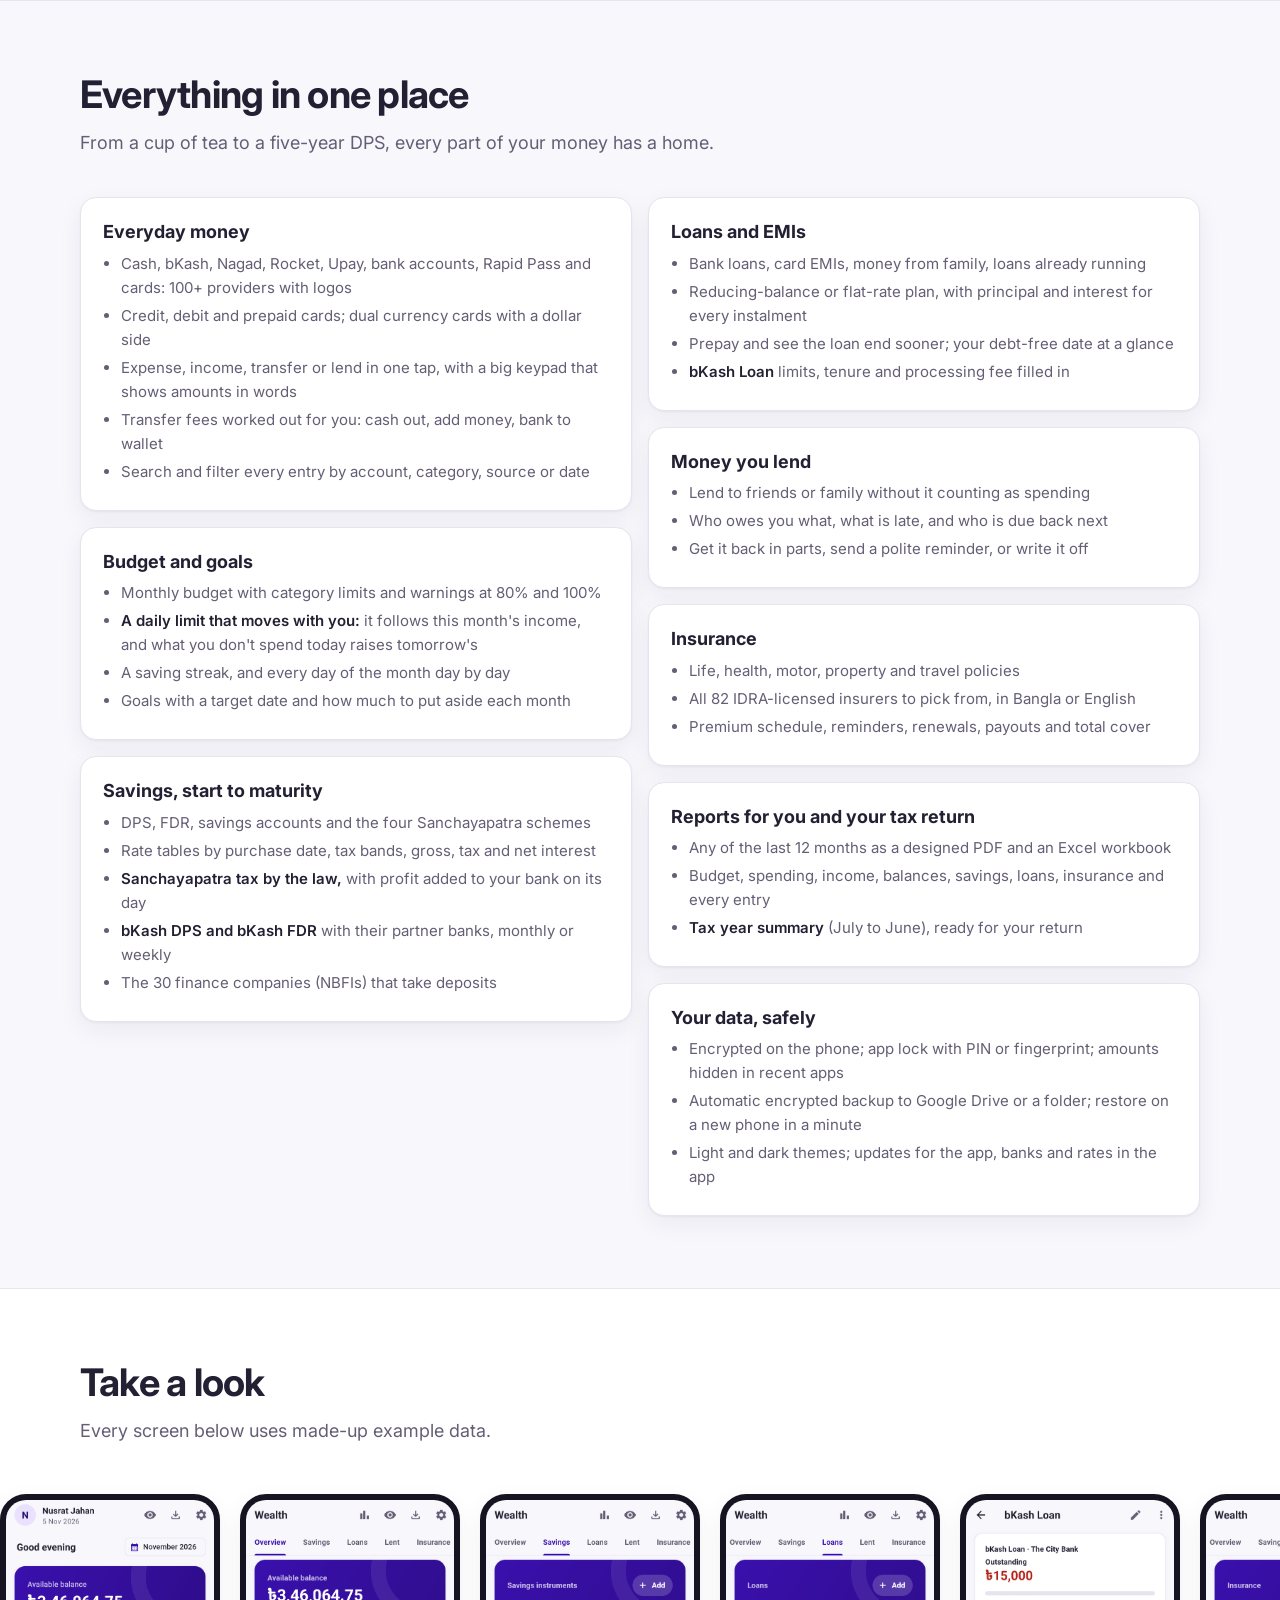
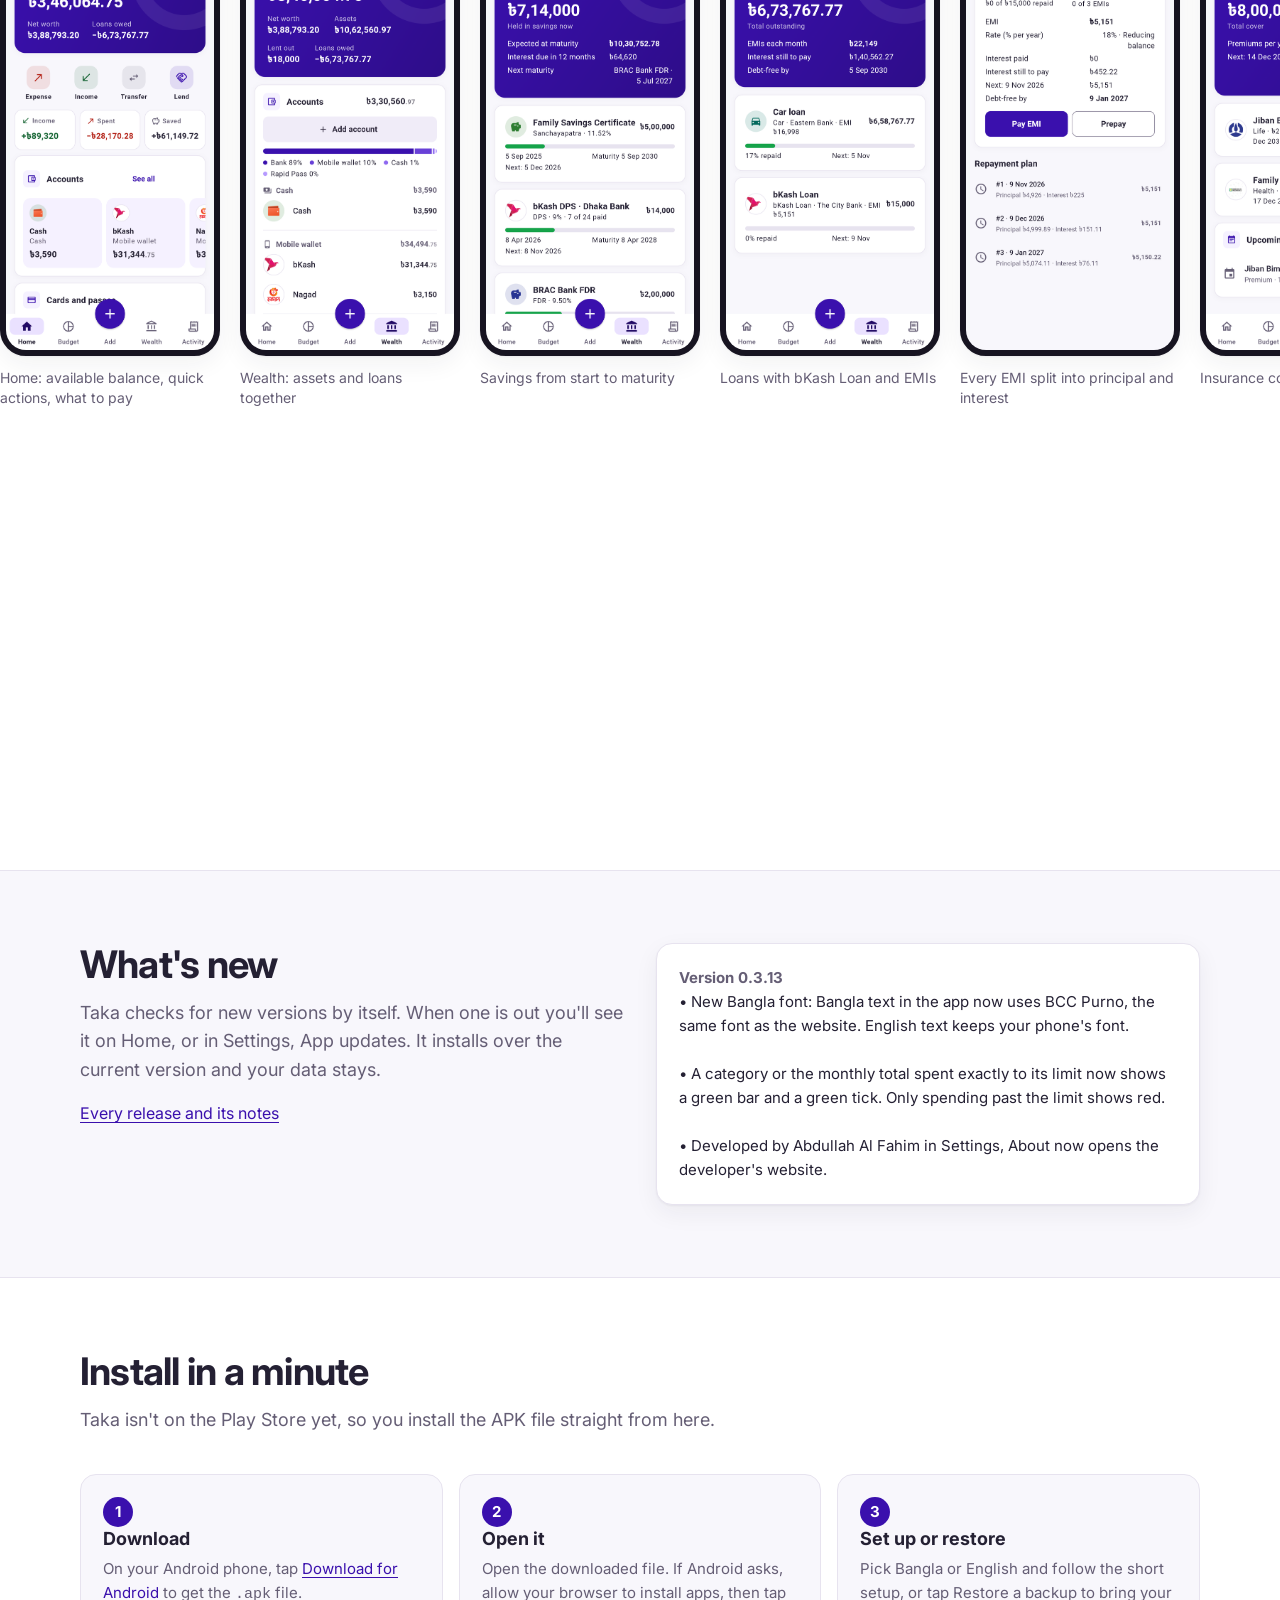
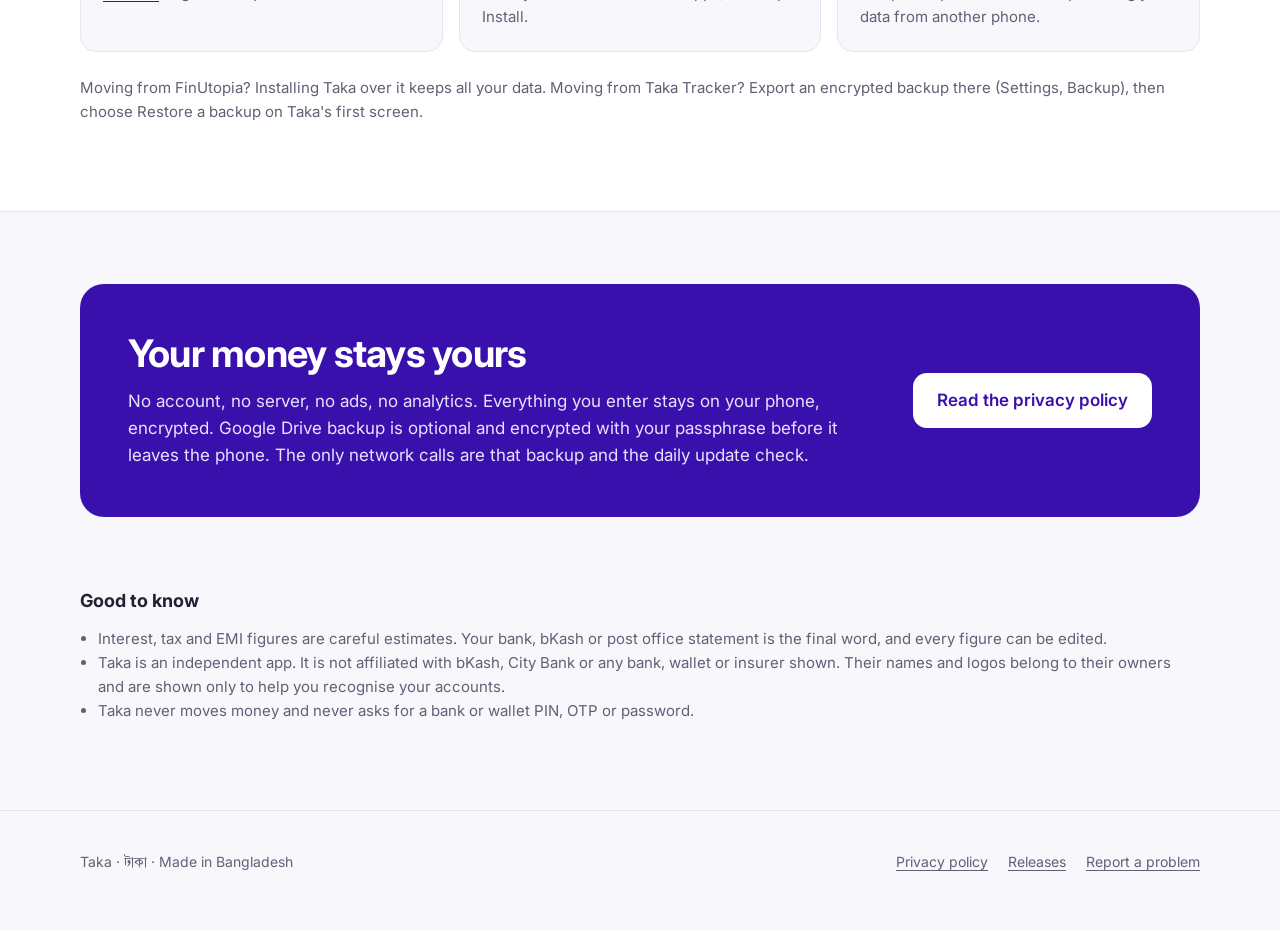
==== commit 7cb65dba: "Release 0.3.13 Co-Authored-By: Claude Opus 5.5 <noreply@anthropic.com>" ====
--- a/index.html
+++ b/index.html
@@ -45,13 +45,13 @@
         <h1>Every taka, every account, in one simple app. <span class="bn">টাকা</span></h1>
         <p class="lede">A private, offline money manager built for Bangladesh. Cash, bKash and Nagad, your bank, a DPS, Sanchayapatra, an EMI and an insurance premium: see where you stand today and what is coming next.</p>
         <div class="cta">
-          <a class="btn big dl" href="https://github.com/abdullah-al-faahim/taka-releases/releases/download/v0.3.12/Taka-0.3.12.apk">
+          <a class="btn big dl" href="https://github.com/abdullah-al-faahim/taka-releases/releases/download/v0.3.13/Taka-0.3.13.apk">
             <svg viewBox="0 0 24 24" fill="currentColor" aria-hidden="true"><path d="M17.6 9.48l1.84-3.18a.38.38 0 00-.66-.38l-1.86 3.22a11.4 11.4 0 00-9.84 0L5.22 5.92a.38.38 0 00-.66.38l1.84 3.18A10.8 10.8 0 001 18h22a10.8 10.8 0 00-5.4-8.52zM7 15.25a1.25 1.25 0 110-2.5 1.25 1.25 0 010 2.5zm10 0a1.25 1.25 0 110-2.5 1.25 1.25 0 010 2.5z"/></svg>
             Download for Android
           </a>
           <a class="btn big ghost" href="#features">See what it does</a>
         </div>
-        <p class="meta"><span id="dl-meta">v0.3.12 · APK, 82 MB · Android 8.0 or newer</span> · <a href="https://github.com/abdullah-al-faahim/taka-releases/releases">All versions</a></p>
+        <p class="meta"><span id="dl-meta">v0.3.13 · APK, 82 MB · Android 8.0 or newer</span> · <a href="https://github.com/abdullah-al-faahim/taka-releases/releases">All versions</a></p>
         <p class="meta">iPhone: the iOS version is in production and will be available very soon.</p>
         <ul class="chips" aria-label="At a glance">
           <li>Works offline</li>
@@ -219,7 +219,7 @@
         <a href="https://github.com/abdullah-al-faahim/taka-releases/releases">Every release and its notes</a>
       </div>
       <div class="card">
-        <p class="ver" id="new-ver">Version 0.3.12</p>
+        <p class="ver" id="new-ver">Version 0.3.13</p>
         <pre id="new-notes">• Saved this month no longer goes below zero. When you have spent more than your daily limits allowed, it shows ৳0, and the overspending shows only in Over the limit and on each day in Day by day.</pre>
       </div>
     </div>
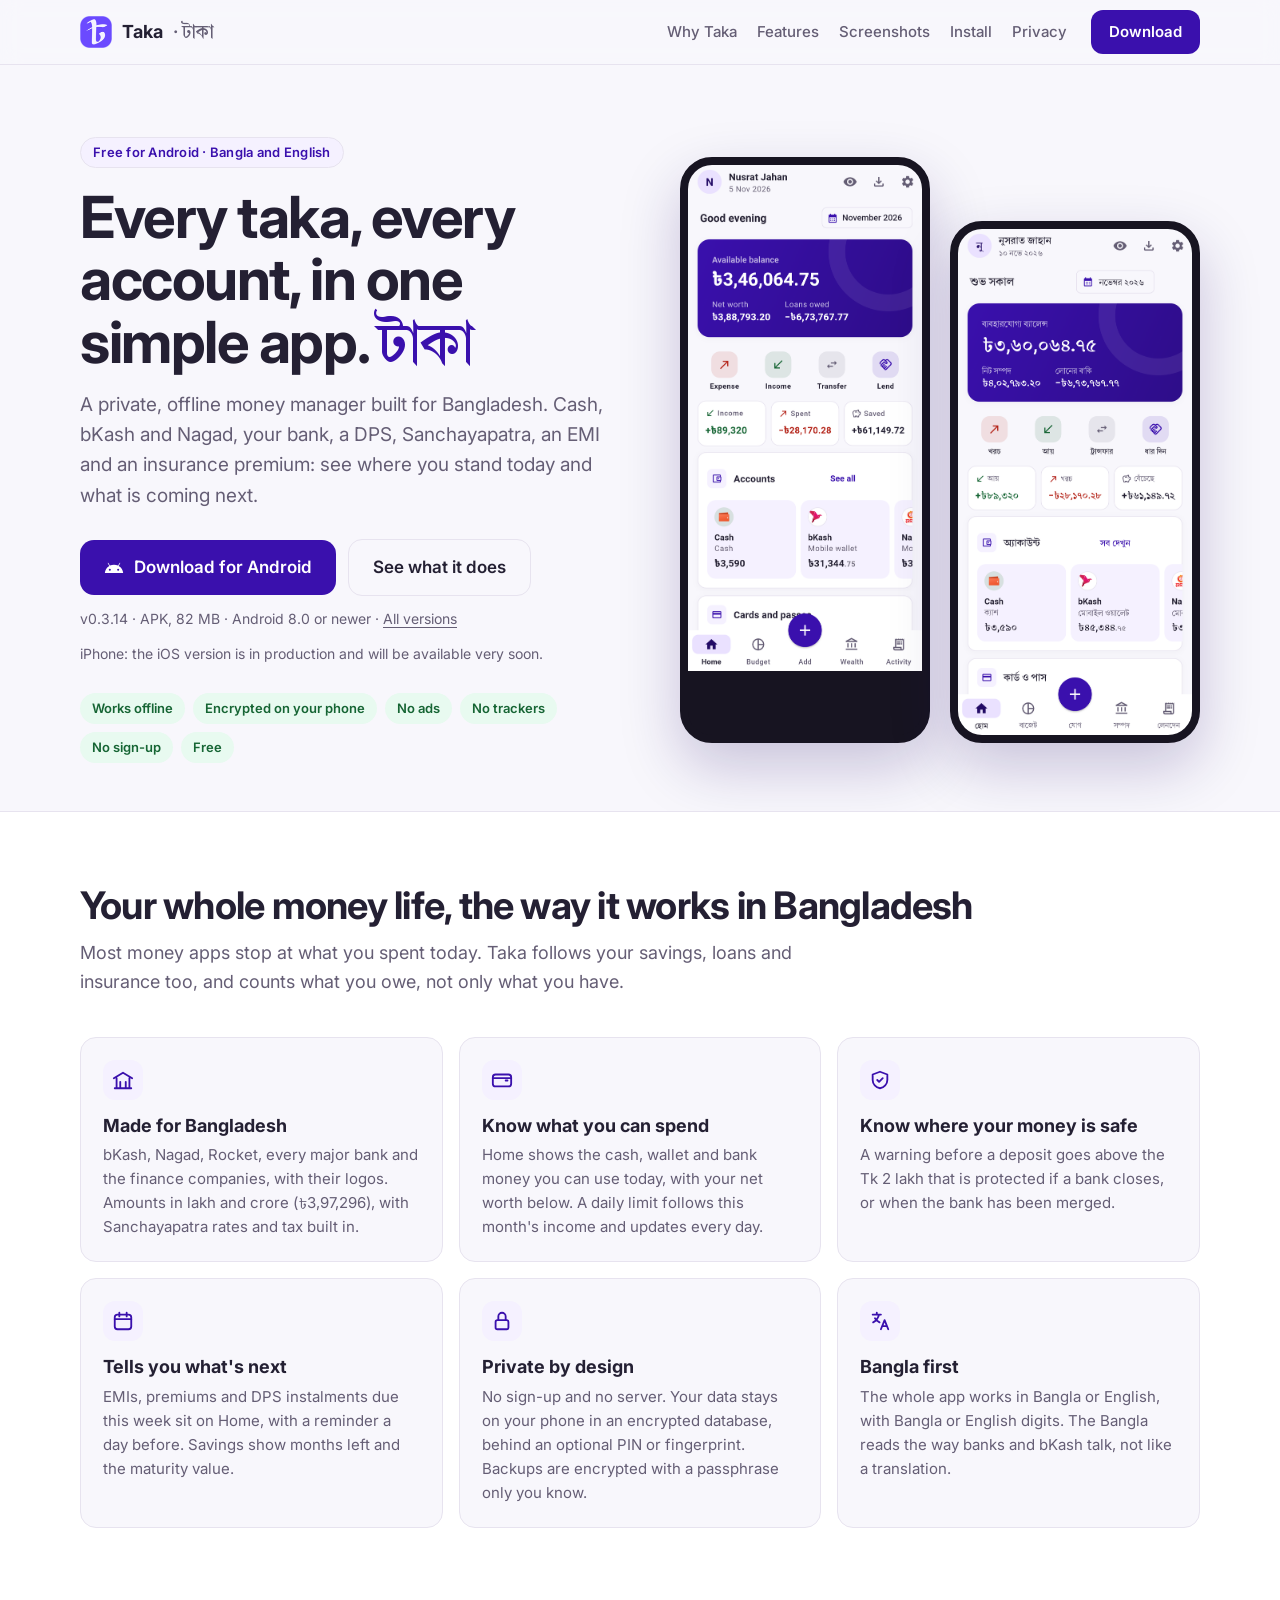
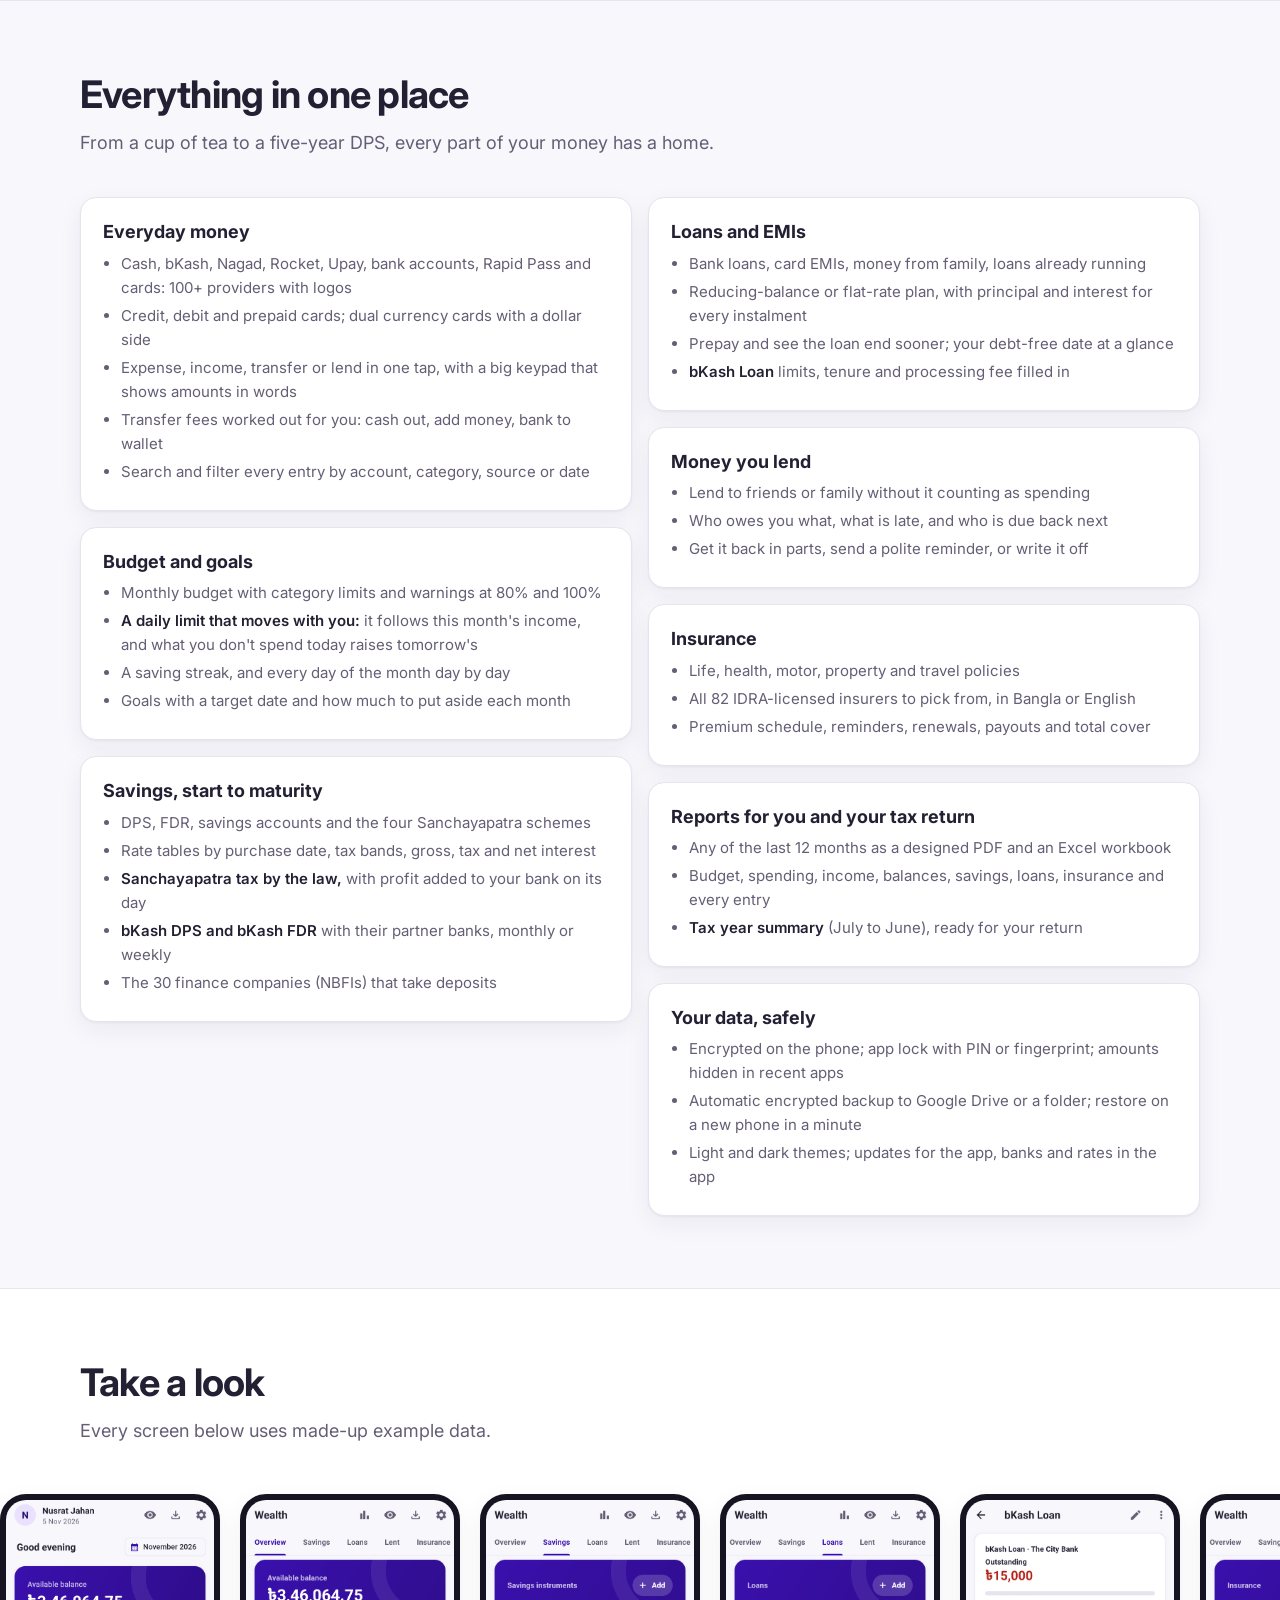
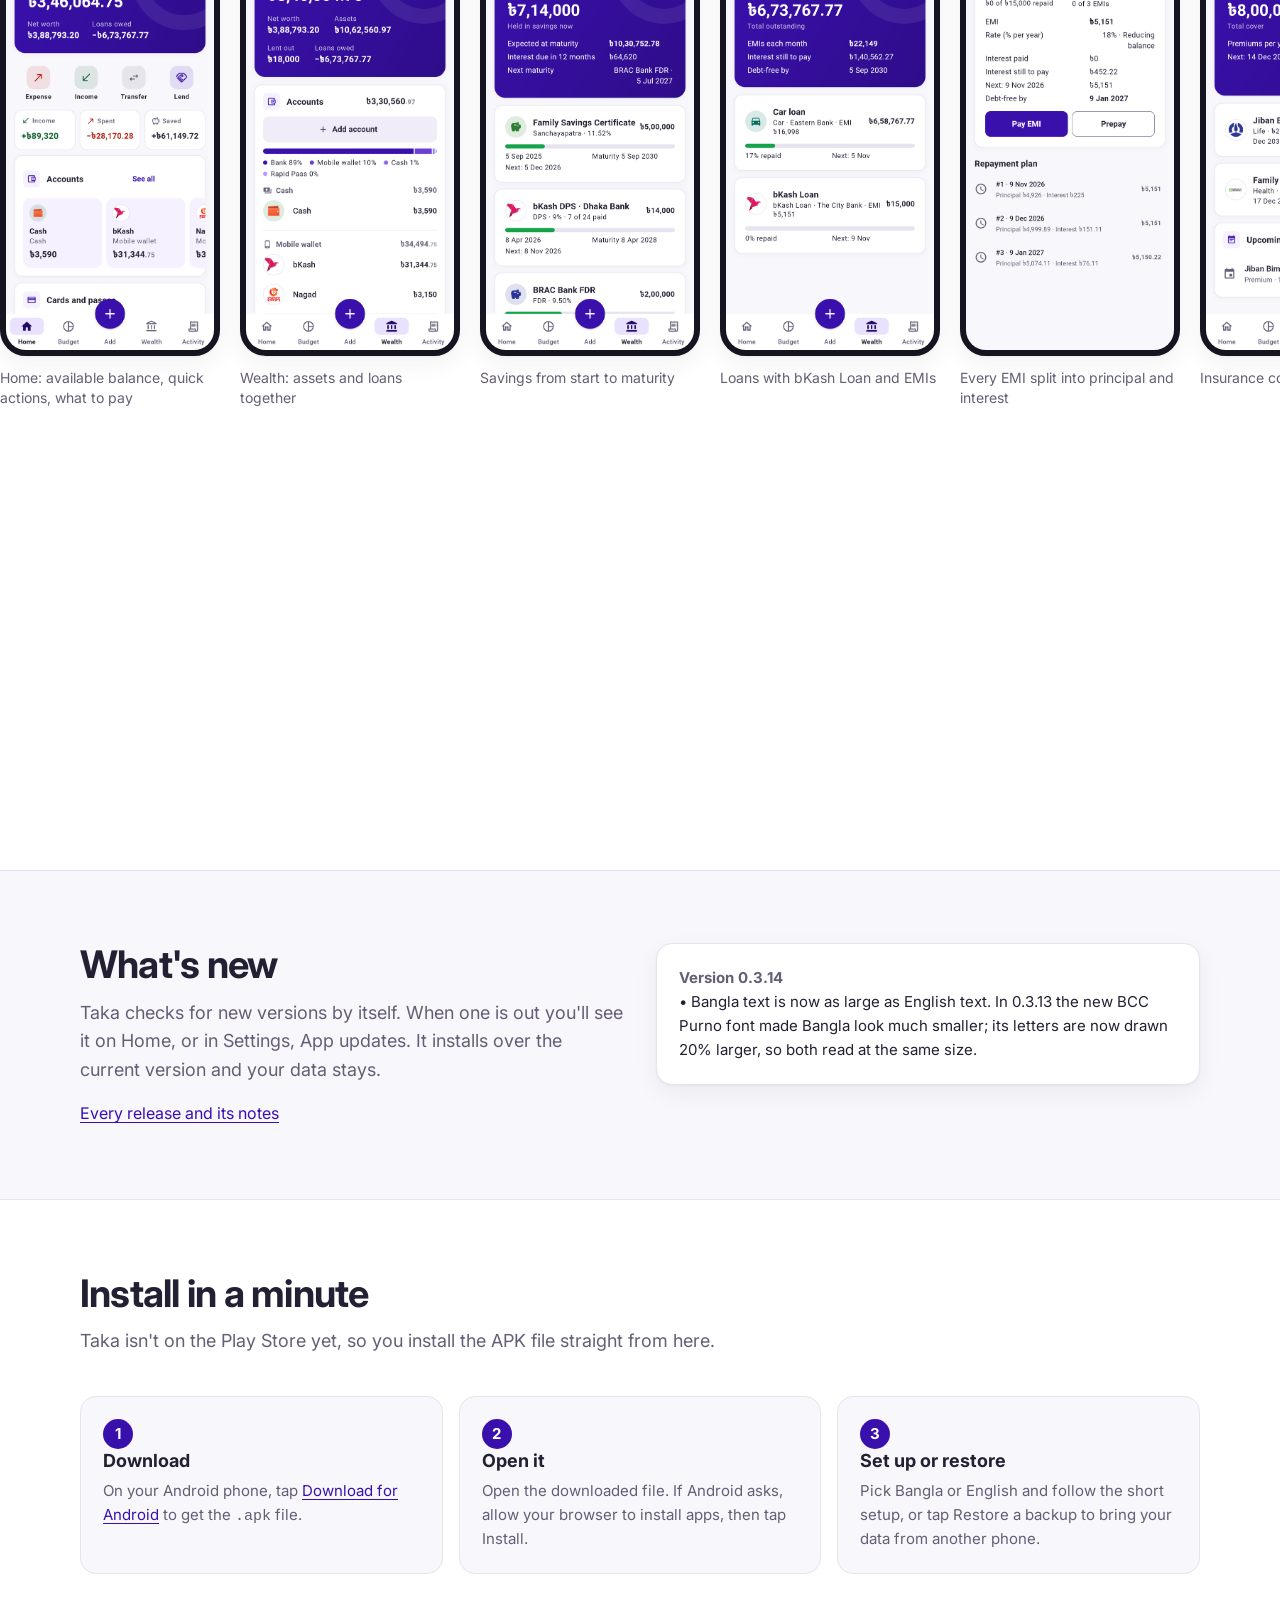
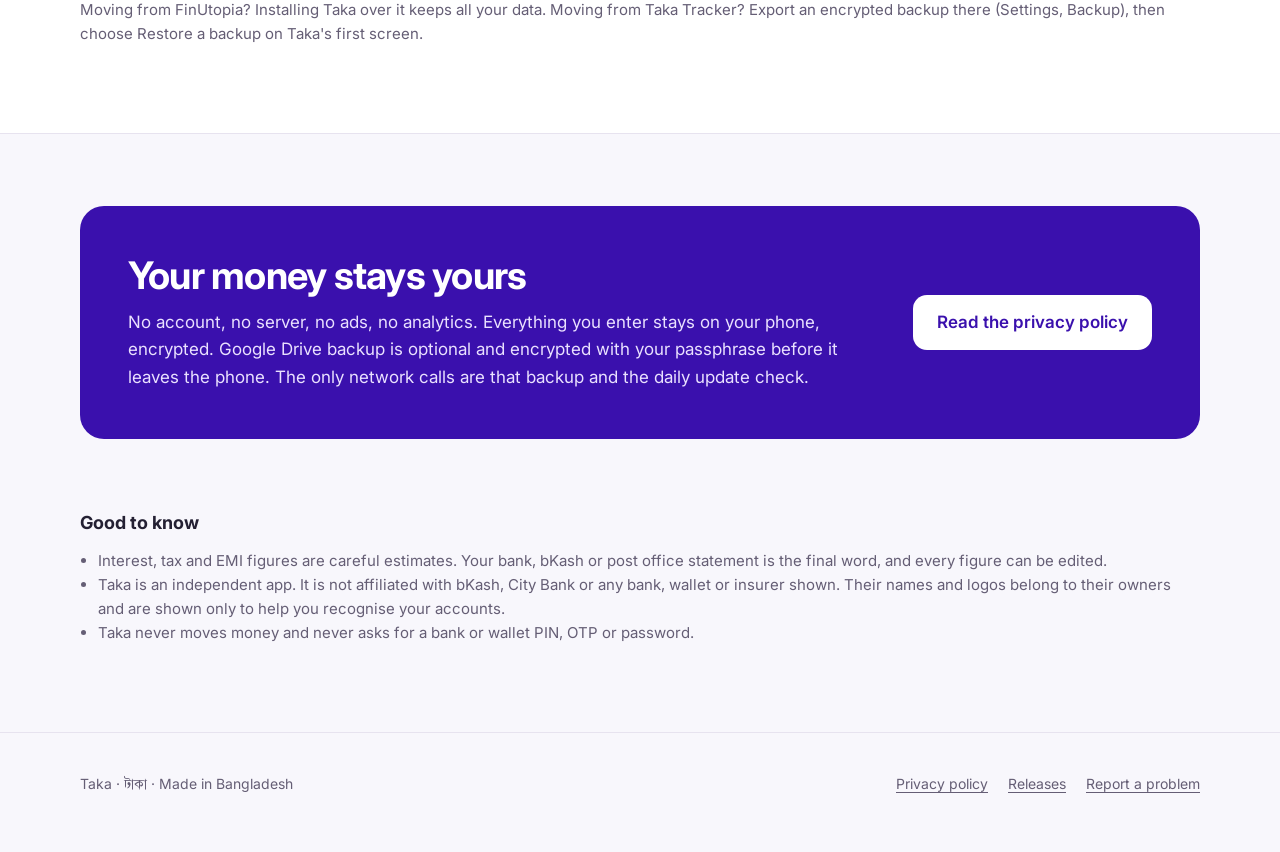
==== commit f63bc2e3: "Release 0.3.14 Co-Authored-By: Claude Opus 5.5 <noreply@anthropic.com>" ====
--- a/index.html
+++ b/index.html
@@ -45,13 +45,13 @@
         <h1>Every taka, every account, in one simple app. <span class="bn">টাকা</span></h1>
         <p class="lede">A private, offline money manager built for Bangladesh. Cash, bKash and Nagad, your bank, a DPS, Sanchayapatra, an EMI and an insurance premium: see where you stand today and what is coming next.</p>
         <div class="cta">
-          <a class="btn big dl" href="https://github.com/abdullah-al-faahim/taka-releases/releases/download/v0.3.13/Taka-0.3.13.apk">
+          <a class="btn big dl" href="https://github.com/abdullah-al-faahim/taka-releases/releases/download/v0.3.14/Taka-0.3.14.apk">
             <svg viewBox="0 0 24 24" fill="currentColor" aria-hidden="true"><path d="M17.6 9.48l1.84-3.18a.38.38 0 00-.66-.38l-1.86 3.22a11.4 11.4 0 00-9.84 0L5.22 5.92a.38.38 0 00-.66.38l1.84 3.18A10.8 10.8 0 001 18h22a10.8 10.8 0 00-5.4-8.52zM7 15.25a1.25 1.25 0 110-2.5 1.25 1.25 0 010 2.5zm10 0a1.25 1.25 0 110-2.5 1.25 1.25 0 010 2.5z"/></svg>
             Download for Android
           </a>
           <a class="btn big ghost" href="#features">See what it does</a>
         </div>
-        <p class="meta"><span id="dl-meta">v0.3.13 · APK, 82 MB · Android 8.0 or newer</span> · <a href="https://github.com/abdullah-al-faahim/taka-releases/releases">All versions</a></p>
+        <p class="meta"><span id="dl-meta">v0.3.14 · APK, 82 MB · Android 8.0 or newer</span> · <a href="https://github.com/abdullah-al-faahim/taka-releases/releases">All versions</a></p>
         <p class="meta">iPhone: the iOS version is in production and will be available very soon.</p>
         <ul class="chips" aria-label="At a glance">
           <li>Works offline</li>
@@ -219,7 +219,7 @@
         <a href="https://github.com/abdullah-al-faahim/taka-releases/releases">Every release and its notes</a>
       </div>
       <div class="card">
-        <p class="ver" id="new-ver">Version 0.3.13</p>
+        <p class="ver" id="new-ver">Version 0.3.14</p>
         <pre id="new-notes">• Saved this month no longer goes below zero. When you have spent more than your daily limits allowed, it shows ৳0, and the overspending shows only in Over the limit and on each day in Day by day.</pre>
       </div>
     </div>
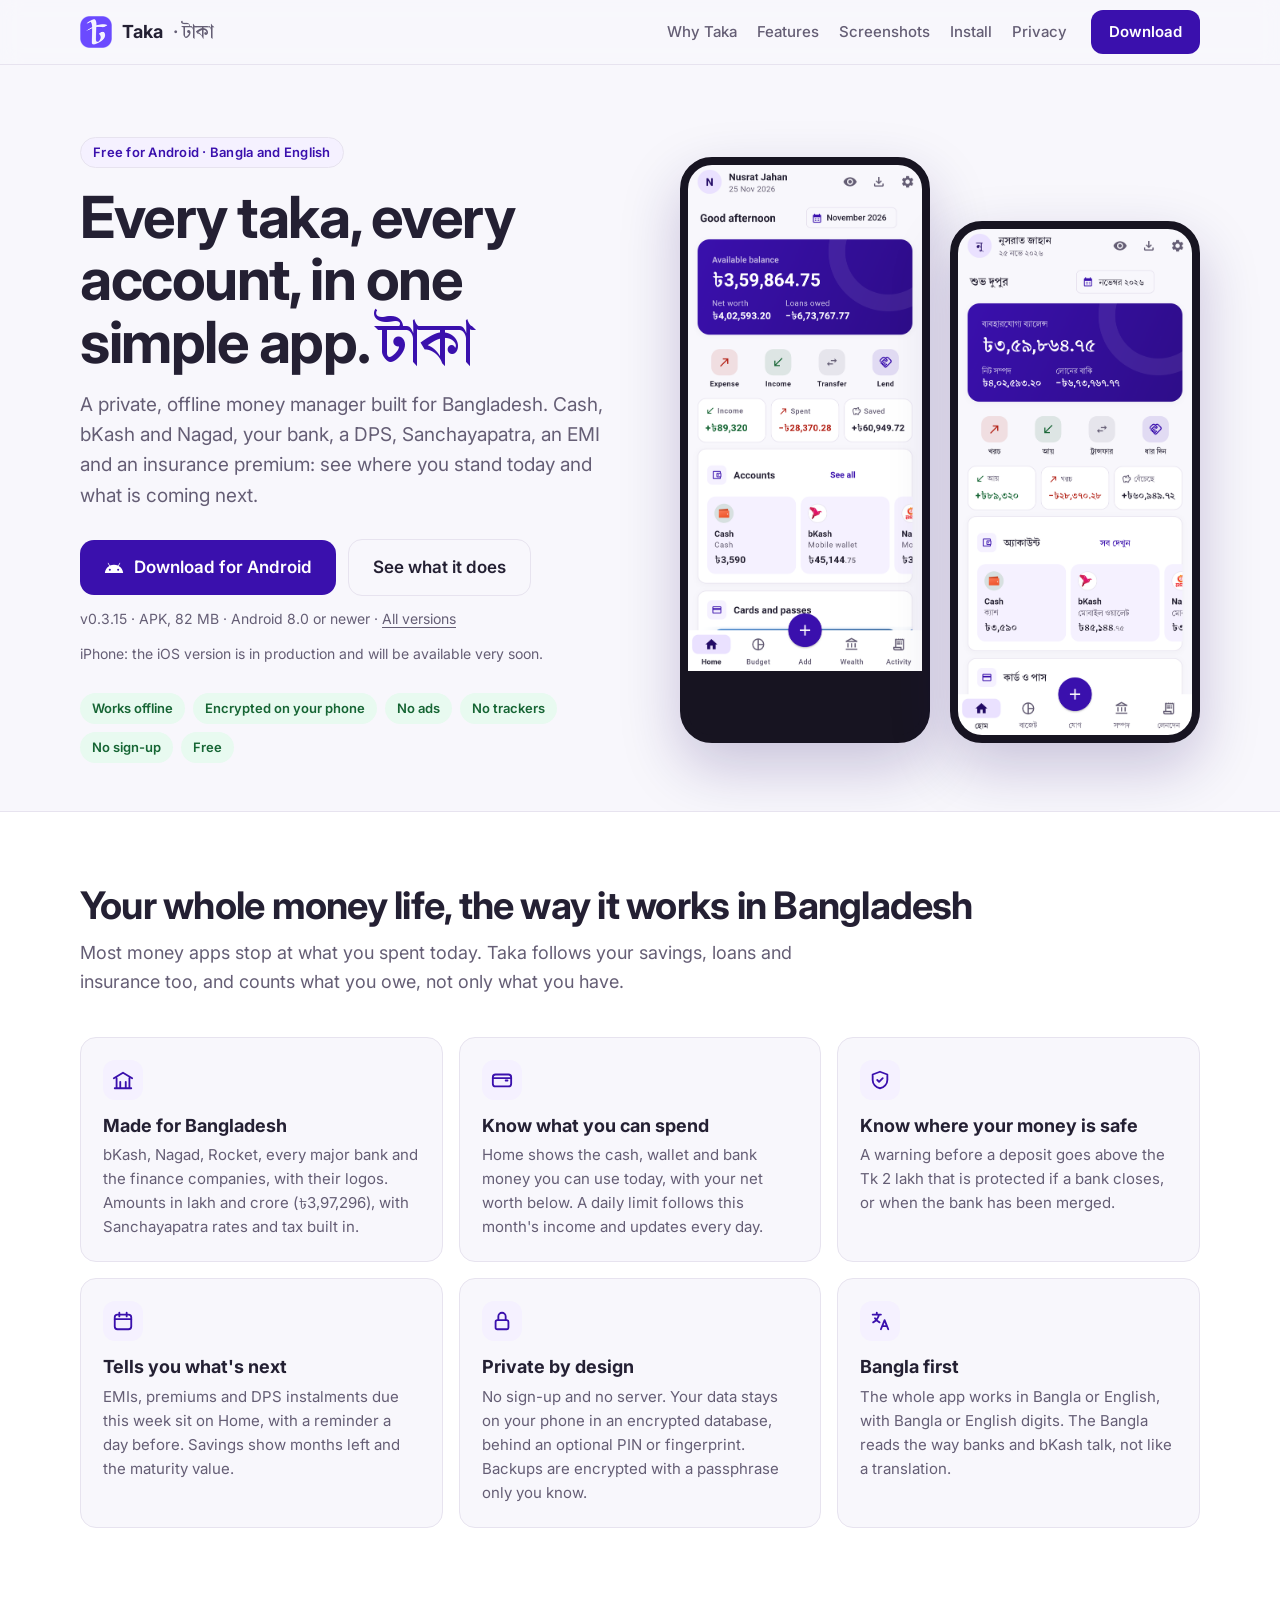
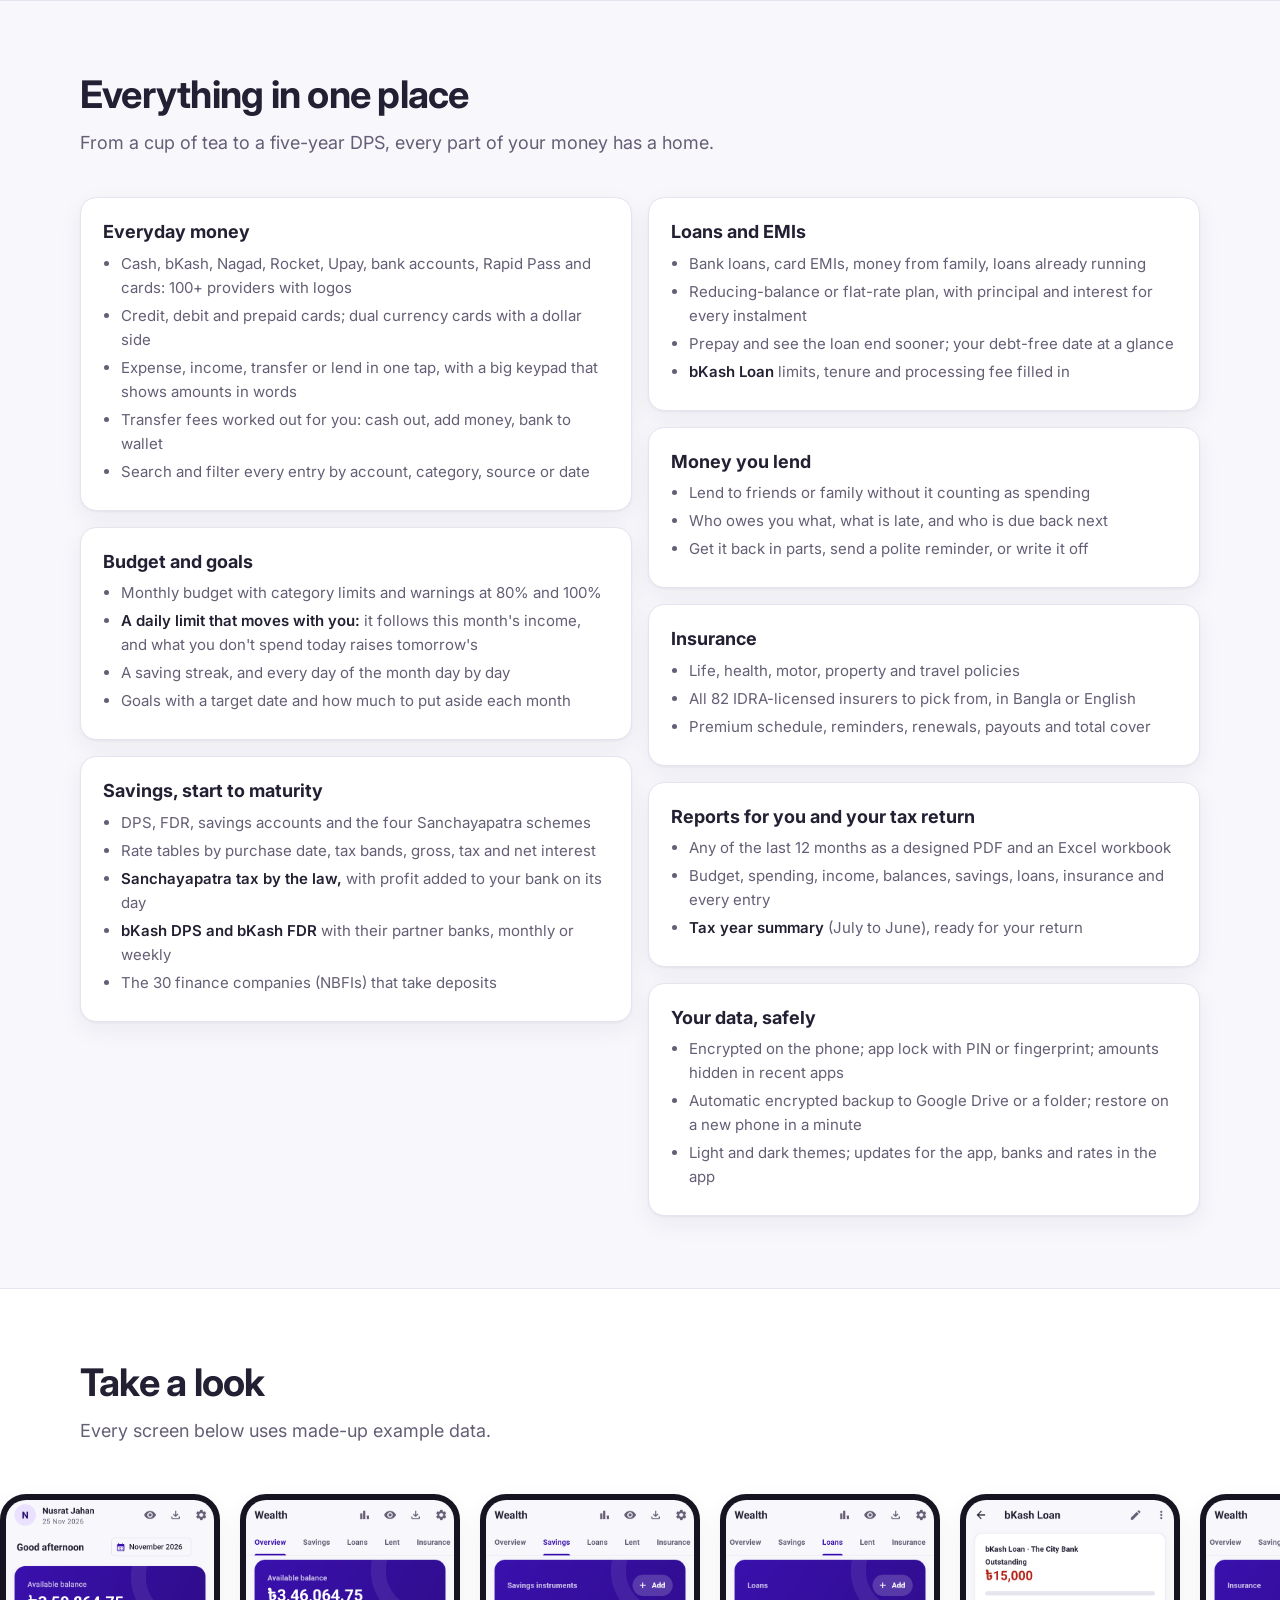
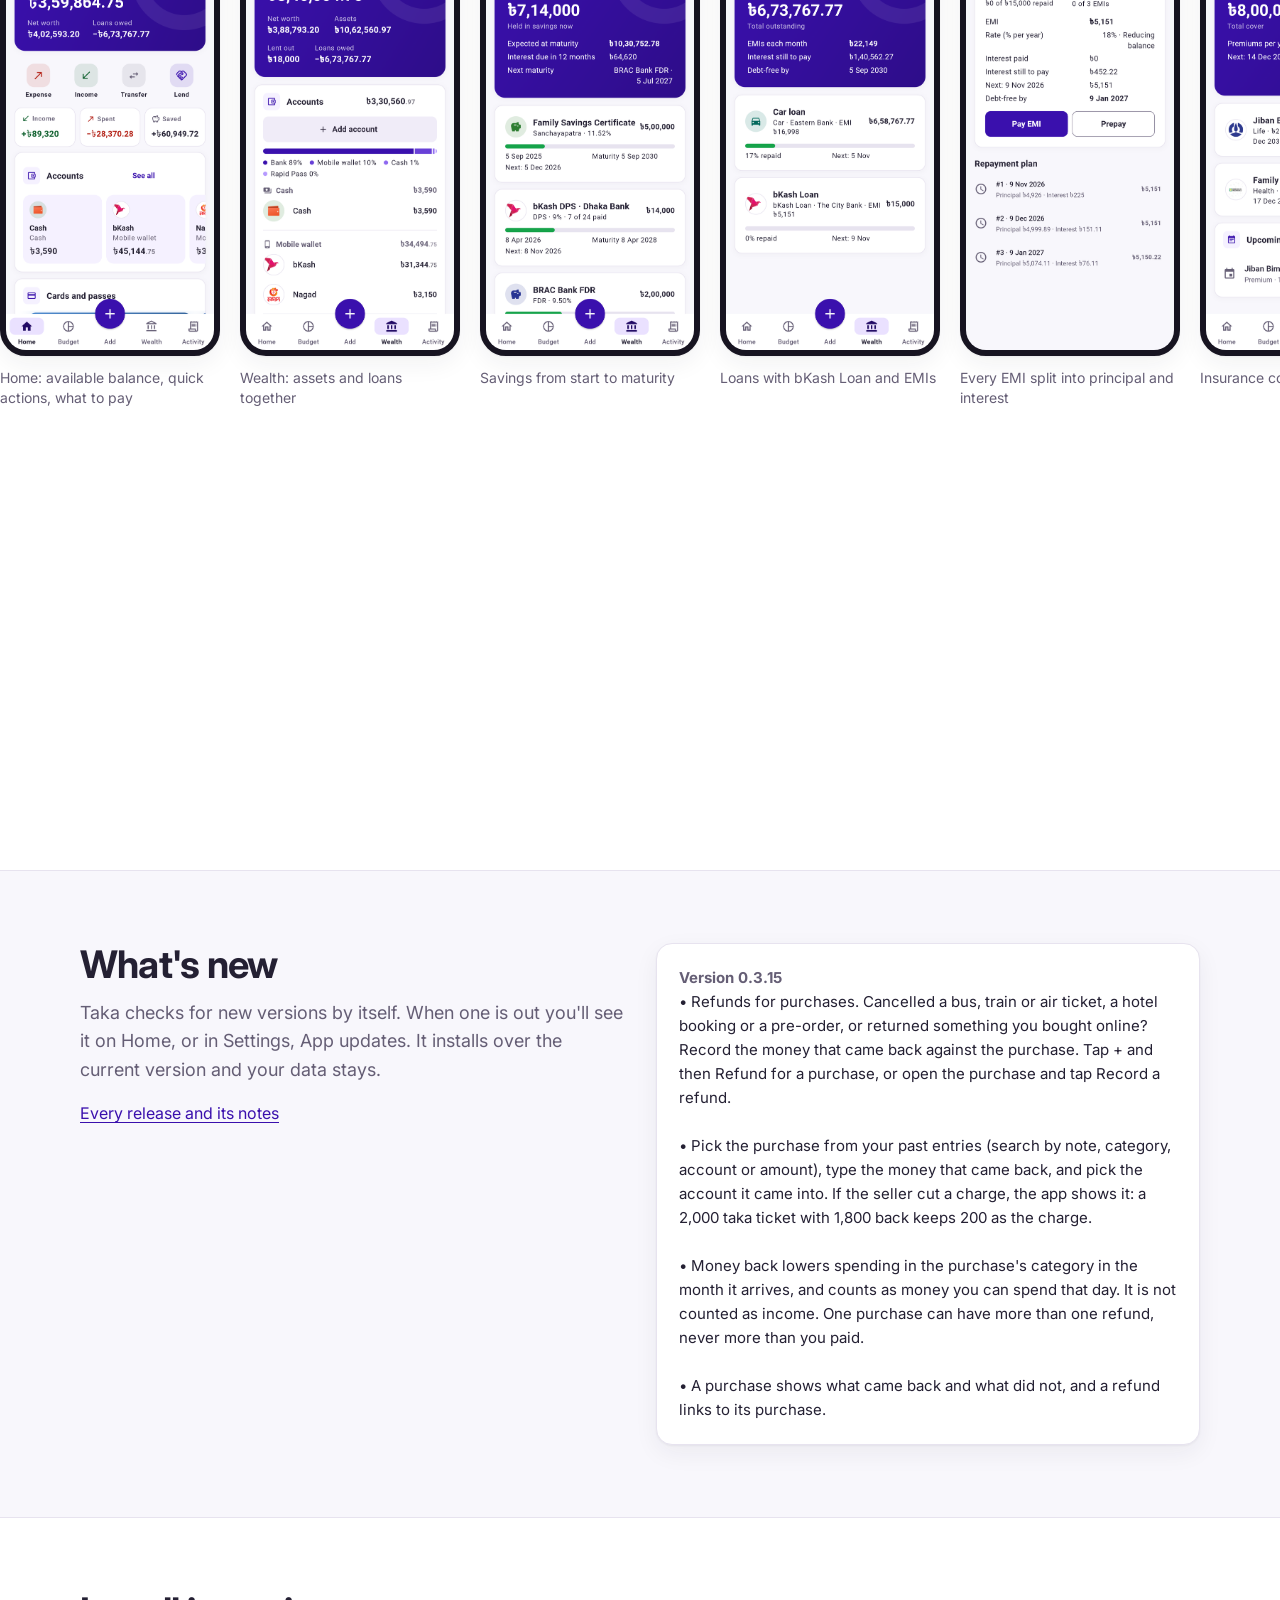
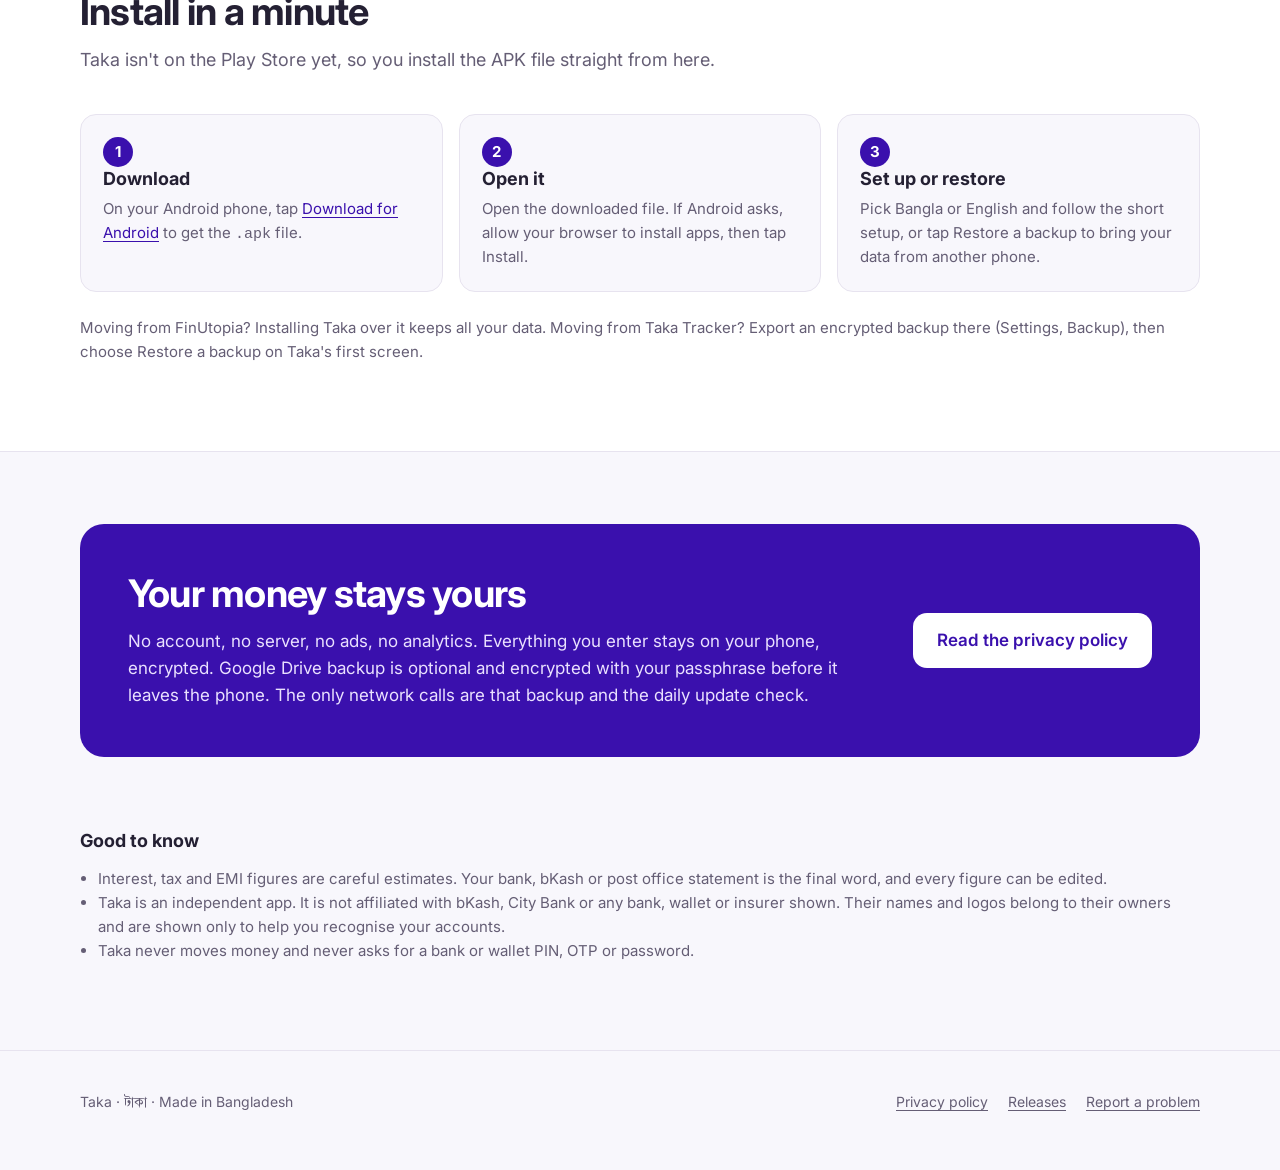
==== commit eb5d8417: "Release 0.3.15 Co-Authored-By: Claude Opus 5.5 <noreply@anthropic.com>" ====
--- a/index.html
+++ b/index.html
@@ -45,13 +45,13 @@
         <h1>Every taka, every account, in one simple app. <span class="bn">টাকা</span></h1>
         <p class="lede">A private, offline money manager built for Bangladesh. Cash, bKash and Nagad, your bank, a DPS, Sanchayapatra, an EMI and an insurance premium: see where you stand today and what is coming next.</p>
         <div class="cta">
-          <a class="btn big dl" href="https://github.com/abdullah-al-faahim/taka-releases/releases/download/v0.3.14/Taka-0.3.14.apk">
+          <a class="btn big dl" href="https://github.com/abdullah-al-faahim/taka-releases/releases/download/v0.3.15/Taka-0.3.15.apk">
             <svg viewBox="0 0 24 24" fill="currentColor" aria-hidden="true"><path d="M17.6 9.48l1.84-3.18a.38.38 0 00-.66-.38l-1.86 3.22a11.4 11.4 0 00-9.84 0L5.22 5.92a.38.38 0 00-.66.38l1.84 3.18A10.8 10.8 0 001 18h22a10.8 10.8 0 00-5.4-8.52zM7 15.25a1.25 1.25 0 110-2.5 1.25 1.25 0 010 2.5zm10 0a1.25 1.25 0 110-2.5 1.25 1.25 0 010 2.5z"/></svg>
             Download for Android
           </a>
           <a class="btn big ghost" href="#features">See what it does</a>
         </div>
-        <p class="meta"><span id="dl-meta">v0.3.14 · APK, 82 MB · Android 8.0 or newer</span> · <a href="https://github.com/abdullah-al-faahim/taka-releases/releases">All versions</a></p>
+        <p class="meta"><span id="dl-meta">v0.3.15 · APK, 82 MB · Android 8.0 or newer</span> · <a href="https://github.com/abdullah-al-faahim/taka-releases/releases">All versions</a></p>
         <p class="meta">iPhone: the iOS version is in production and will be available very soon.</p>
         <ul class="chips" aria-label="At a glance">
           <li>Works offline</li>
@@ -219,7 +219,7 @@
         <a href="https://github.com/abdullah-al-faahim/taka-releases/releases">Every release and its notes</a>
       </div>
       <div class="card">
-        <p class="ver" id="new-ver">Version 0.3.14</p>
+        <p class="ver" id="new-ver">Version 0.3.15</p>
         <pre id="new-notes">• Saved this month no longer goes below zero. When you have spent more than your daily limits allowed, it shows ৳0, and the overspending shows only in Over the limit and on each day in Day by day.</pre>
       </div>
     </div>
